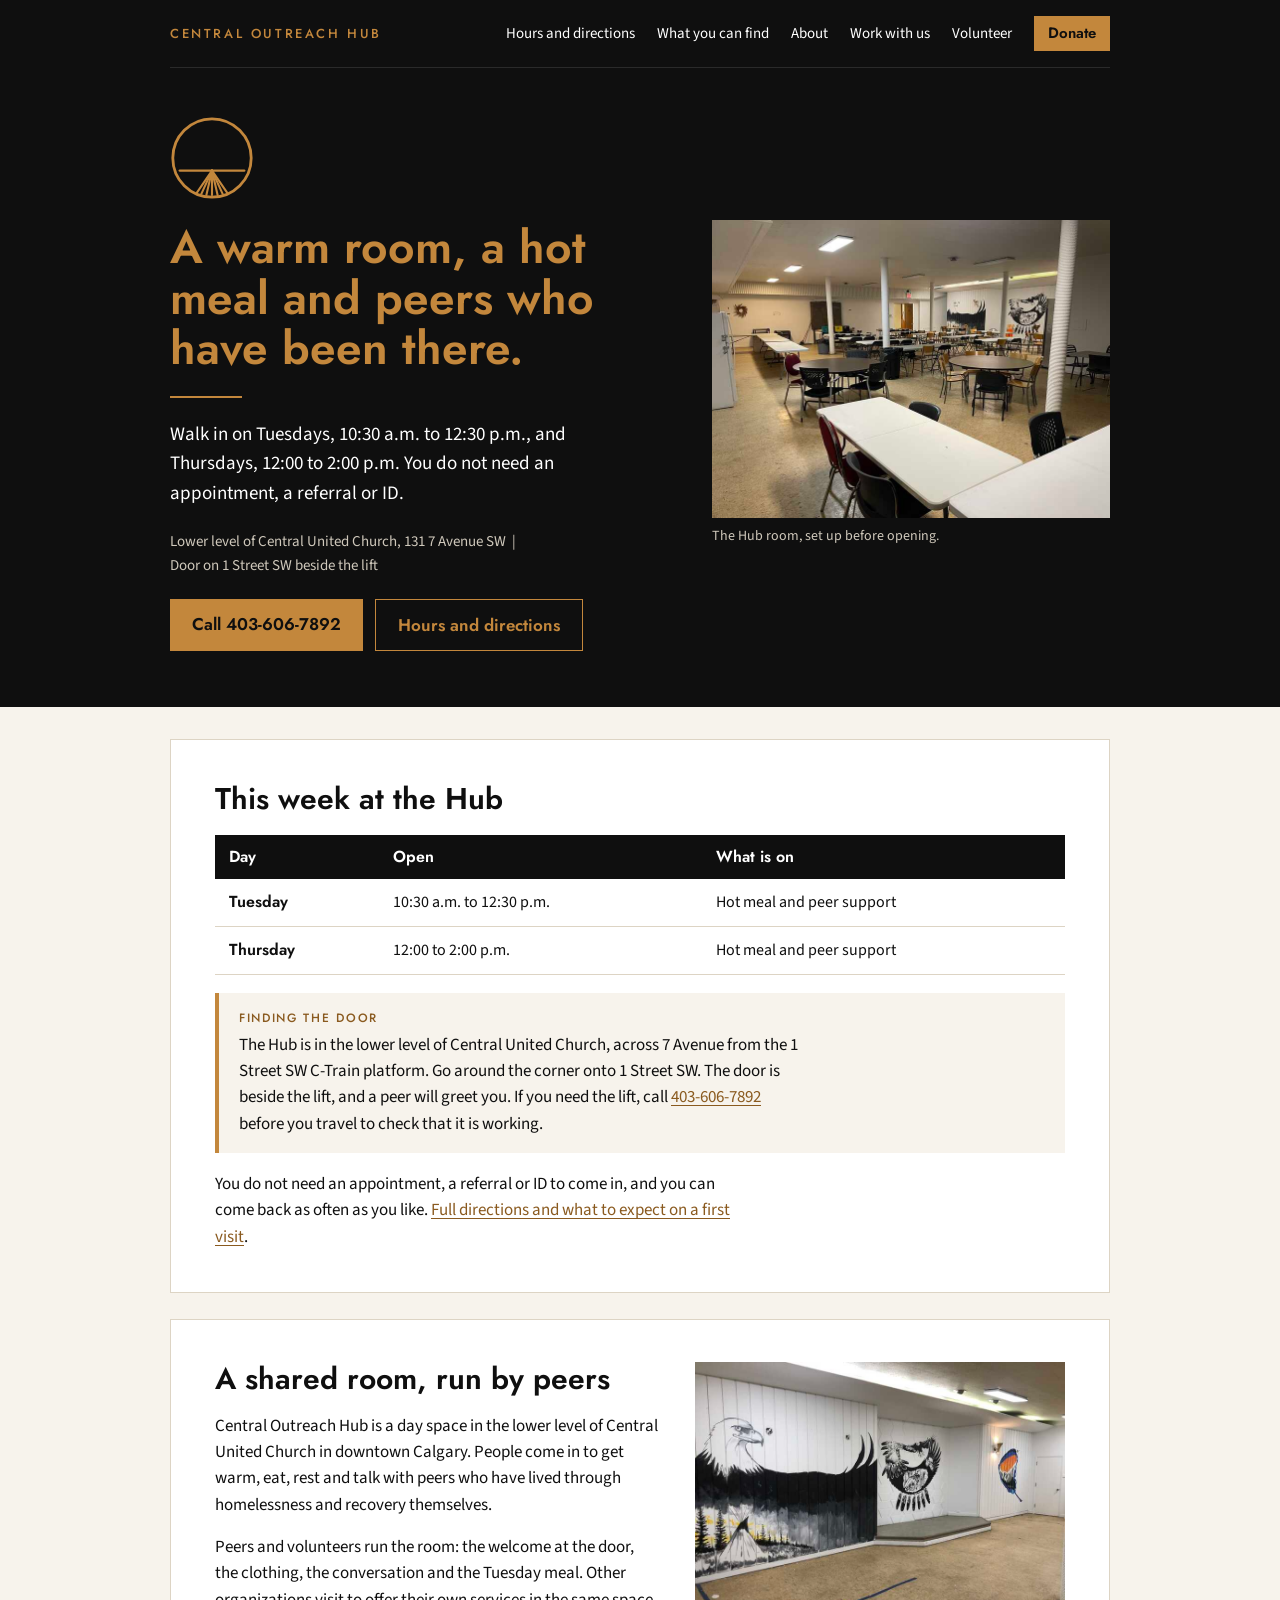
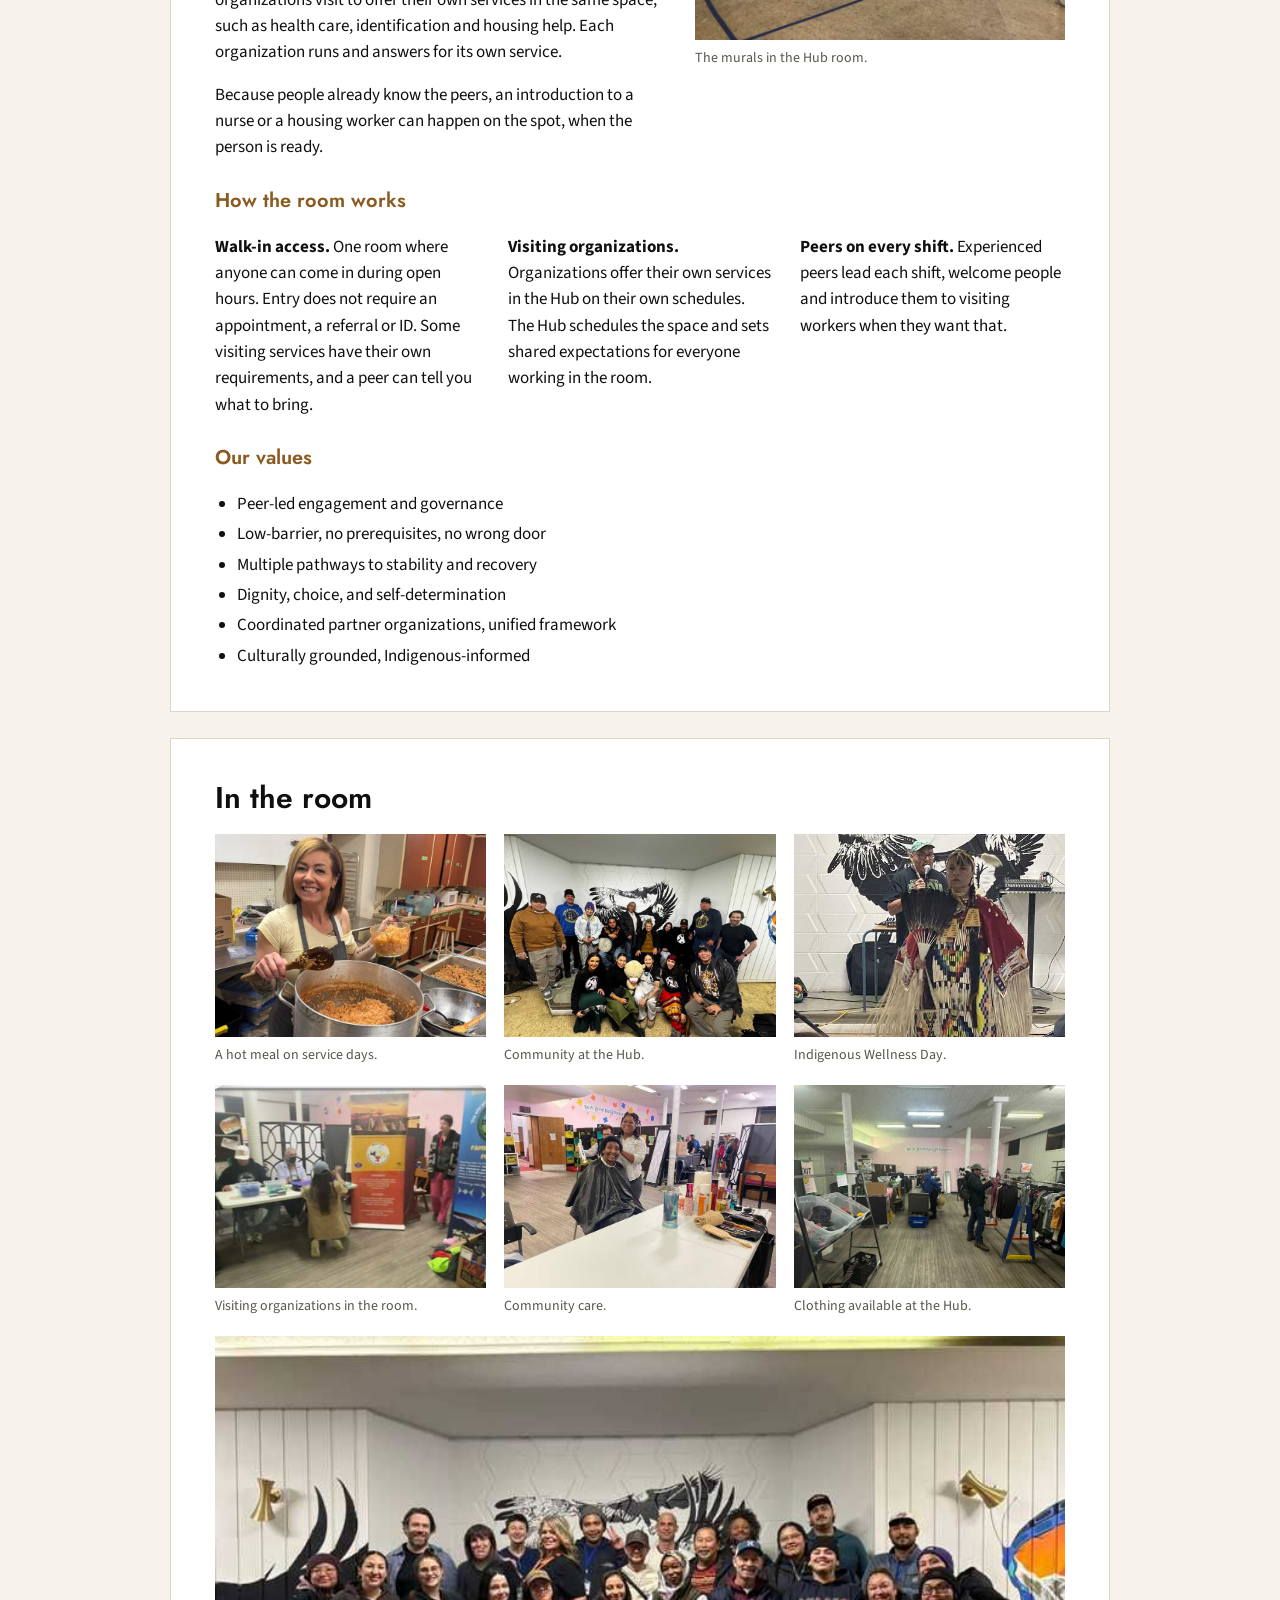
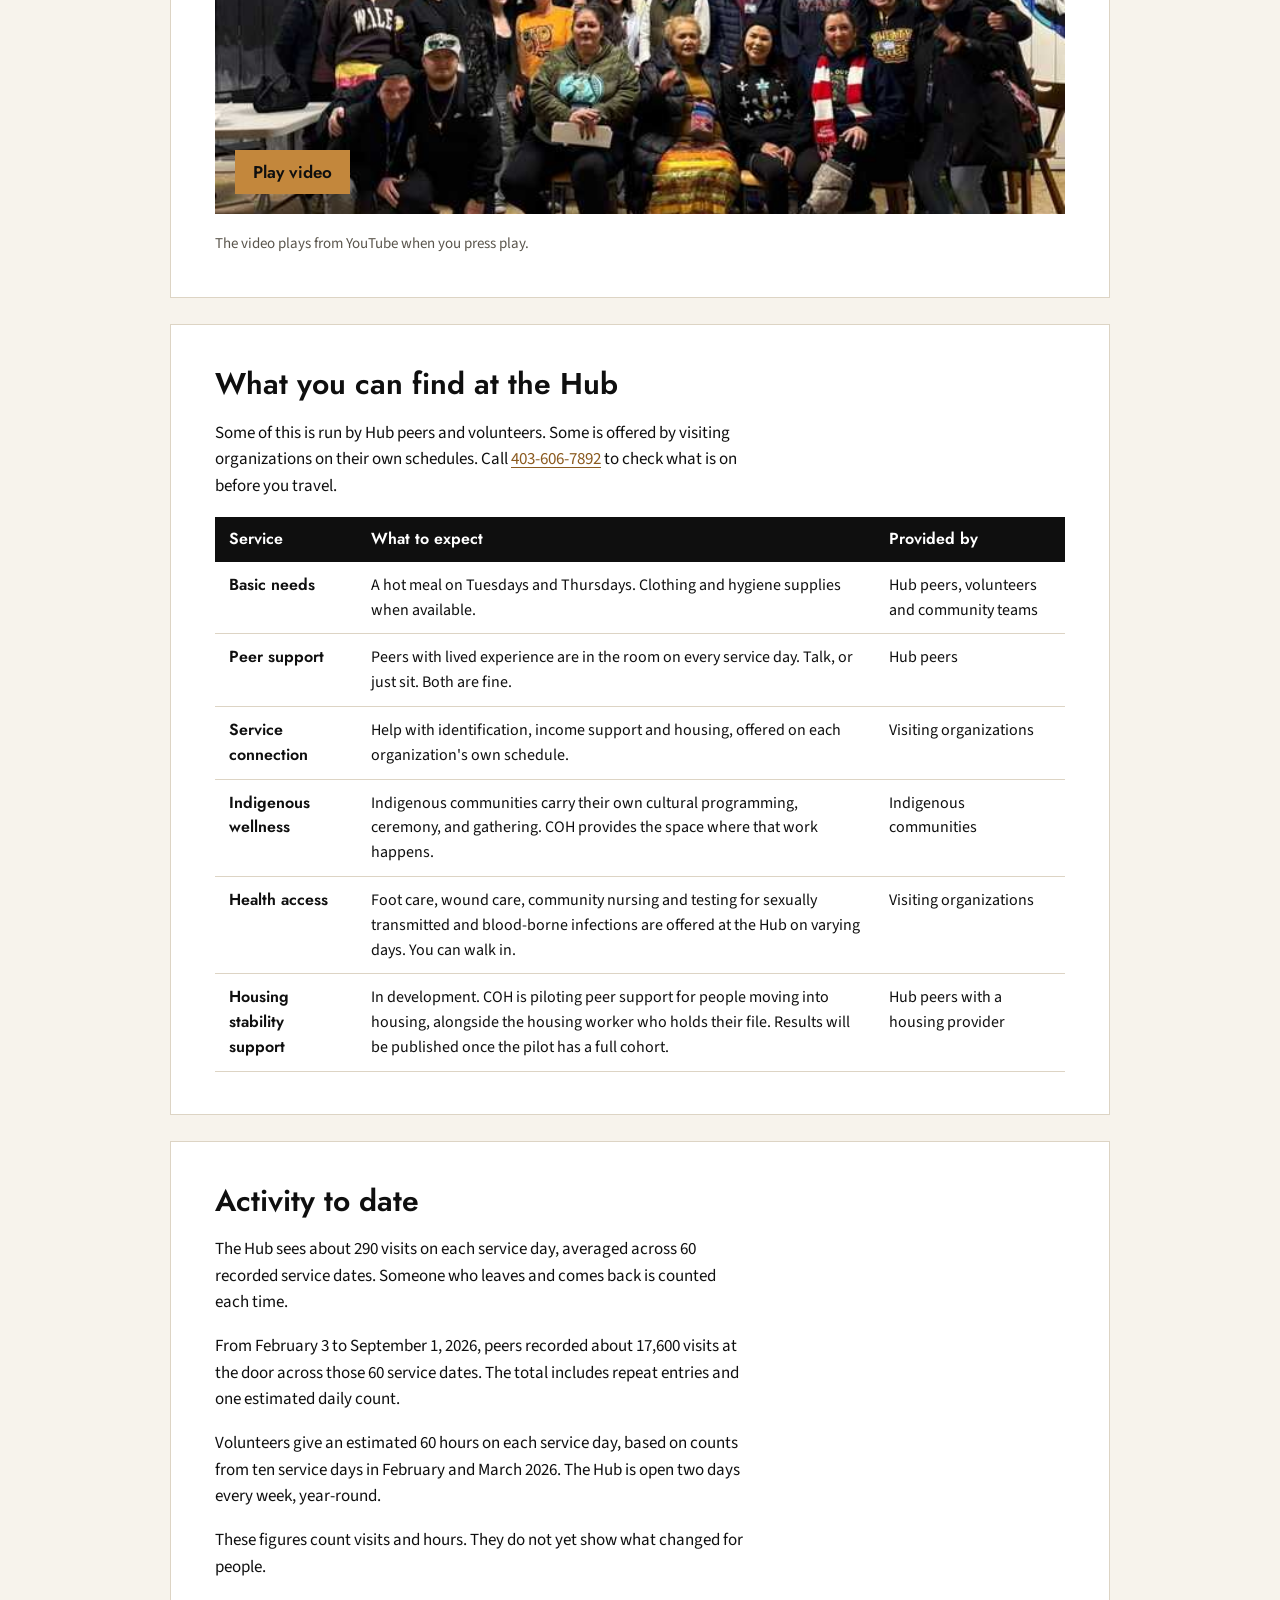
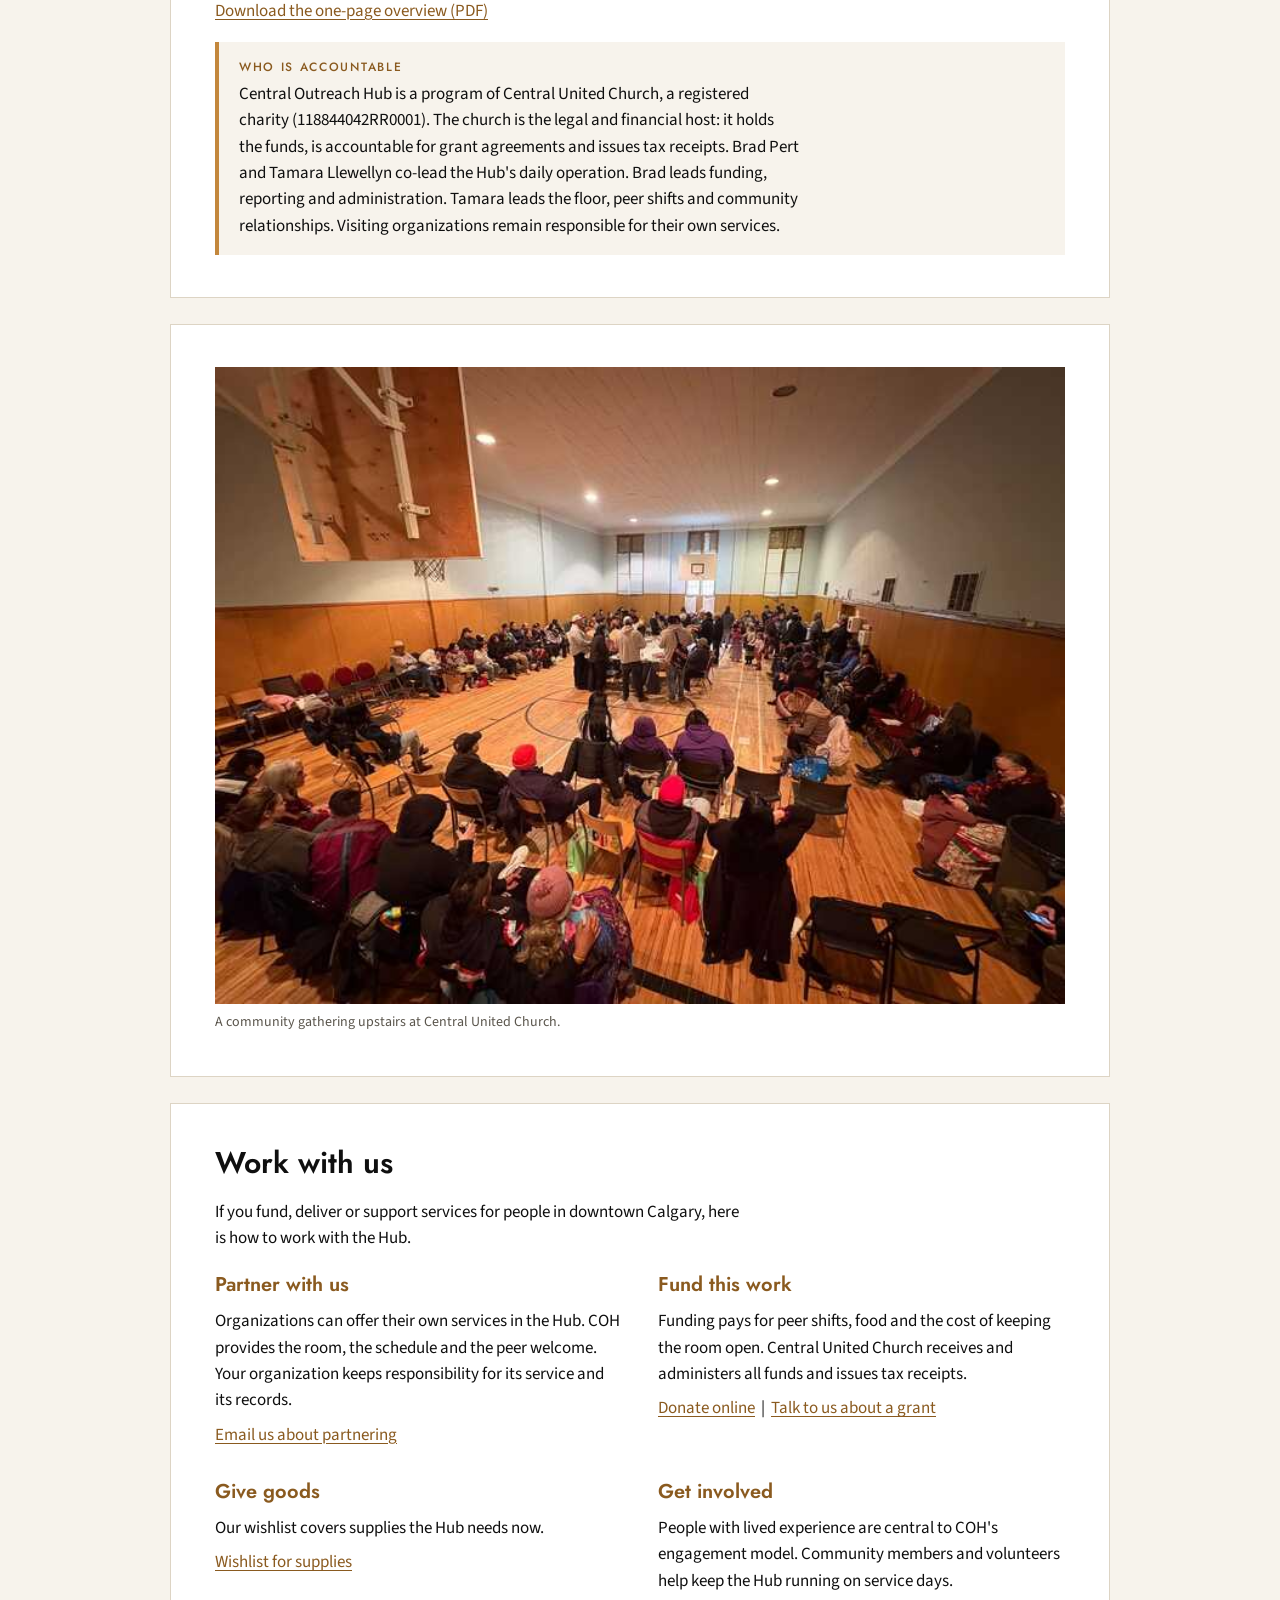
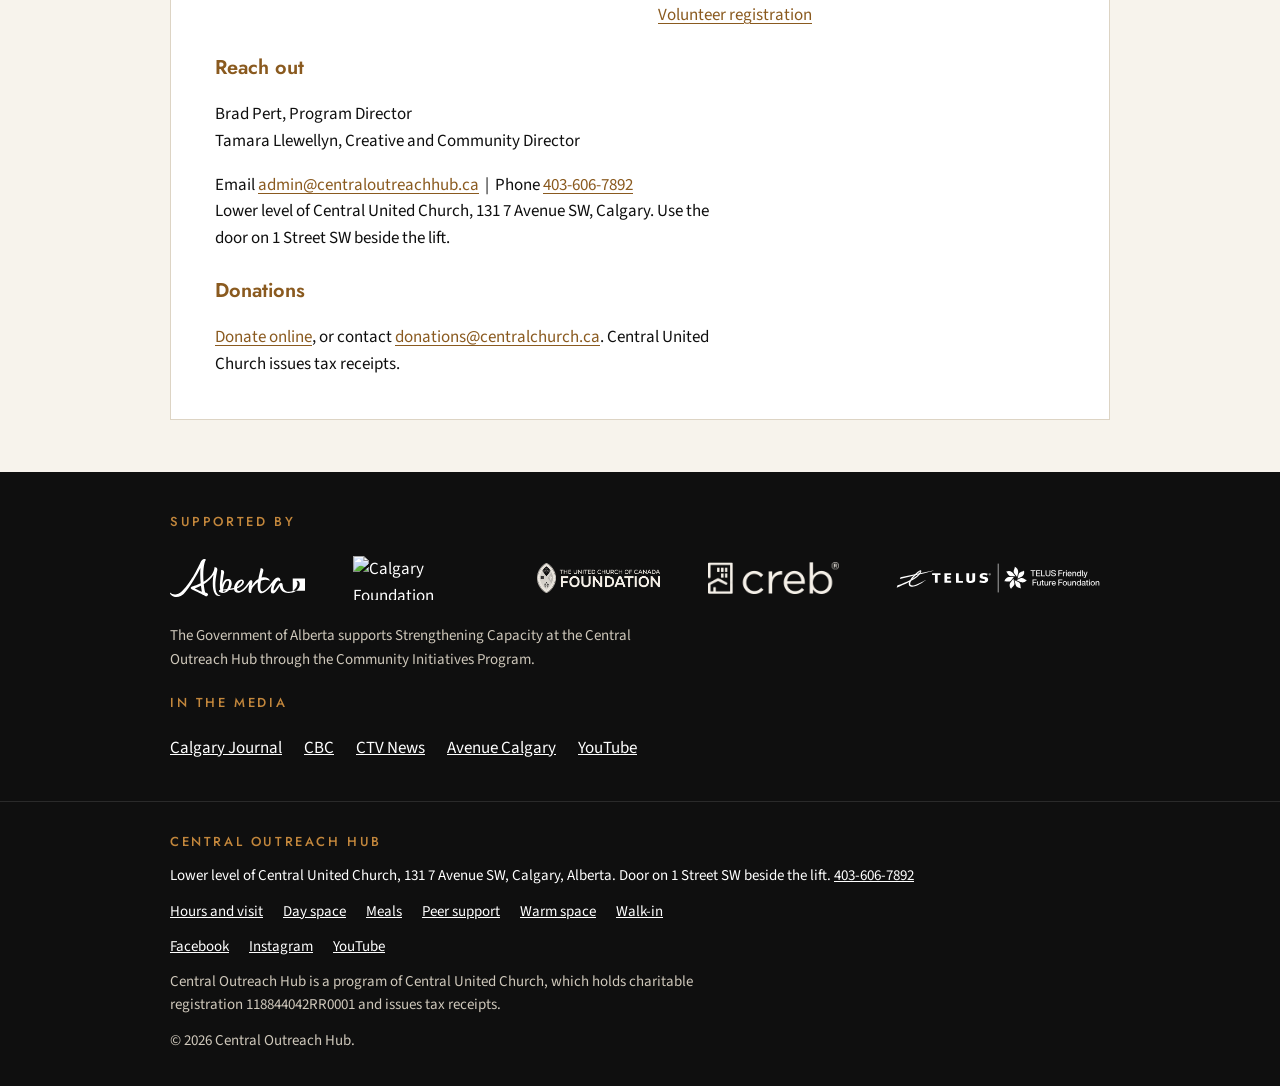
==== index.html @ 96a10f02 "Redesign site to COH Brand Standard and correct visitor information Apply the approved brand sample " ====
<!DOCTYPE html>
<html lang="en">
<head>
<meta charset="UTF-8">
<meta name="viewport" content="width=device-width, initial-scale=1.0">
<meta name="robots" content="index, follow, max-image-preview:large, max-snippet:-1">
<meta name="theme-color" content="#0F0F0F">

<!-- Primary SEO -->
<title>Central Outreach Hub, Open Space in Downtown Calgary</title>
<meta name="description" content="A peer-led space in downtown Calgary. Come in to warm up, eat, rest, and talk with peers. Open Tuesdays and Thursdays at 131 7th Avenue SW.">
<link rel="canonical" href="https://centraloutreachhub.ca/">

<!-- Geo signals (local SEO) -->
<meta name="geo.region" content="CA-AB">
<meta name="geo.placename" content="Calgary">
<meta name="geo.position" content="51.04628;-114.06504">
<meta name="ICBM" content="51.04628, -114.06504">

<!-- Open Graph (Facebook, LinkedIn, iMessage, etc.) -->
<meta property="og:type" content="website">
<meta property="og:site_name" content="Central Outreach Hub">
<meta property="og:title" content="Central Outreach Hub, Open Space in Downtown Calgary">
<meta property="og:description" content="A peer-led space in downtown Calgary. Come in to warm up, eat, rest, and talk with peers. Open Tuesdays and Thursdays at 131 7th Avenue SW.">
<meta property="og:url" content="https://centraloutreachhub.ca/">
<meta property="og:image" content="https://centraloutreachhub.ca/og-image.png">
<meta property="og:image:width" content="1200">
<meta property="og:image:height" content="630">
<meta property="og:image:alt" content="Central Outreach Hub, an open space in downtown Calgary">
<meta property="og:locale" content="en_CA">

<!-- Twitter / X -->
<meta name="twitter:card" content="summary_large_image">
<meta name="twitter:title" content="Central Outreach Hub, Open Space in Downtown Calgary">
<meta name="twitter:description" content="A peer-led space in downtown Calgary. Come in to warm up, eat, rest, and talk with peers. Open Tuesdays and Thursdays at 131 7th Avenue SW.">
<meta name="twitter:image" content="https://centraloutreachhub.ca/og-image.png">
<meta name="twitter:image:alt" content="Central Outreach Hub, an open space in downtown Calgary">

<!-- Schema.org JSON-LD -->
<script type="application/ld+json">
{
  "@context": "https://schema.org",
  "@graph": [
    {
      "@type": "WebSite",
      "@id": "https://centraloutreachhub.ca/#website",
      "name": "Central Outreach Hub",
      "alternateName": "COH",
      "url": "https://centraloutreachhub.ca/",
      "inLanguage": "en-CA",
      "publisher": {
        "@id": "https://centraloutreachhub.ca/#organization"
      }
    },
    {
      "@type": [
        "NGO",
        "LocalBusiness"
      ],
      "@id": "https://centraloutreachhub.ca/#organization",
      "name": "Central Outreach Hub",
      "alternateName": "COH",
      "url": "https://centraloutreachhub.ca/",
      "logo": {
        "@type": "ImageObject",
        "url": "https://centraloutreachhub.ca/apple-touch-icon.png",
        "width": 180,
        "height": 180
      },
      "image": "https://centraloutreachhub.ca/og-image.png",
      "description": "Central Outreach Hub is a peer-led space in downtown Calgary where people come in to warm up, eat, rest, and talk with peers. Open Tuesdays and Thursdays at 131 7th Avenue SW. A hot meal is served on both service days.",
      "openingHoursSpecification": [
        {
          "@type": "OpeningHoursSpecification",
          "dayOfWeek": "Tuesday",
          "opens": "10:30",
          "closes": "12:30"
        },
        {
          "@type": "OpeningHoursSpecification",
          "dayOfWeek": "Thursday",
          "opens": "12:00",
          "closes": "14:00"
        }
      ],
      "telephone": "+1-403-606-7892",
      "address": {
        "@type": "PostalAddress",
        "streetAddress": "131 7th Avenue SW",
        "addressLocality": "Calgary",
        "addressRegion": "AB",
        "addressCountry": "CA"
      },
      "geo": {
        "@type": "GeoCoordinates",
        "latitude": 51.04628,
        "longitude": -114.06504
      },
      "areaServed": {
        "@type": "City",
        "name": "Calgary"
      },
      "knowsLanguage": "en",
      "member": [
        {
          "@type": "Person",
          "name": "Brad Pert",
          "jobTitle": "Program Director",
          "worksFor": {
            "@id": "https://centraloutreachhub.ca/#organization"
          }
        },
        {
          "@type": "Person",
          "name": "Tamara Llewellyn",
          "jobTitle": "Creative and Community Director",
          "worksFor": {
            "@id": "https://centraloutreachhub.ca/#organization"
          }
        }
      ],
      "sameAs": [
        "https://www.facebook.com/profile.php?id=61561457046064",
        "https://www.instagram.com/centraloutreachyyc",
        "https://youtu.be/IVtSOBE_x9M"
      ],
      "isAccessibleForFree": true,
      "publicAccess": true
    }
  ]
}
</script>
<link rel="preconnect" href="https://fonts.googleapis.com">
<link rel="preconnect" href="https://fonts.gstatic.com" crossorigin>
<link href="https://fonts.googleapis.com/css2?family=Jost:wght@500;600&family=Source+Sans+3:wght@400;600&display=swap" rel="stylesheet">
<link rel="stylesheet" href="/site.css">
</head>
<body>
<a class="skip" href="#main">Skip to content</a>
<div class="cover"><div class="in">
  <div class="topbar"><a class="name" href="/">Central Outreach Hub</a><nav aria-label="Main"><a href="/visit">Hours and directions</a><a href="#find">What you can find</a><a href="#about">About</a><a href="#work">Work with us</a><a href="https://docs.google.com/forms/d/1MBjEs5Uf9lmQezunyc1DwSOkAOOPROnpfKUmQSbtMBs/viewform" target="_blank" rel="noopener noreferrer">Volunteer</a><a class="give" href="https://donorbox.org/central-outreach-hub" target="_blank" rel="noopener noreferrer">Donate</a></nav></div>
  <div class="hero">
    <div class="txt">
      <svg class="mark" viewBox="0 0 120 120" fill="none" xmlns="http://www.w3.org/2000/svg" role="img" aria-label="Central Outreach Hub logo"><defs><clipPath id="lg"><circle cx="60" cy="60" r="55"/></clipPath></defs><circle cx="60" cy="60" r="56" stroke="#C3873C" stroke-width="4"/><g clip-path="url(#lg)" stroke="#C3873C" stroke-linecap="round"><line x1="14" y1="78" x2="106" y2="78" stroke-width="3.5"/><line x1="60" y1="78" x2="36" y2="113" stroke-width="3"/><line x1="60" y1="78" x2="44" y2="113" stroke-width="3"/><line x1="60" y1="78" x2="52" y2="113" stroke-width="3"/><line x1="60" y1="78" x2="60" y2="113" stroke-width="3"/><line x1="60" y1="78" x2="68" y2="113" stroke-width="3"/><line x1="60" y1="78" x2="76" y2="113" stroke-width="3"/><line x1="60" y1="78" x2="84" y2="113" stroke-width="3"/></g></svg>
      <h1>A warm room, a hot meal and peers who have been there.</h1>
      <div class="line"></div>
      <p class="sub">Walk in on Tuesdays, 10:30 a.m. to 12:30 p.m., and Thursdays, 12:00 to 2:00 p.m. You do not need an appointment, a referral or ID.</p>
      <p class="meta">Lower level of Central United Church, 131 7 Avenue SW &nbsp;|&nbsp; Door on 1 Street SW beside the lift</p>
      <div class="btns"><a class="btn gold" href="tel:+14036067892">Call 403-606-7892</a><a class="btn outline" href="/visit">Hours and directions</a></div>
    </div>
    <figure><img src="/img/main-hall.jpg" alt="The Hub room with round tables and chairs set out, and a painted mural on the far wall" width="800" height="600"><figcaption>The Hub room, set up before opening.</figcaption></figure>
  </div>
</div></div>

<main id="main" class="in pages">

  <section class="page" id="visit">
    <h2>This week at the Hub</h2>
    <div class="scroll"><table>
        <tr><th scope="col">Day</th><th scope="col">Open</th><th scope="col">What is on</th></tr>
        <tr><td class="k">Tuesday</td><td>10:30 a.m. to 12:30 p.m.</td><td>Hot meal and peer support</td></tr>
        <tr><td class="k">Thursday</td><td>12:00 to 2:00 p.m.</td><td>Hot meal and peer support</td></tr>
      </table></div>
    <div class="callout">
      <span class="tag">Finding the door</span>
      <p>The Hub is in the lower level of Central United Church, across 7 Avenue from the 1 Street SW C-Train platform. Go around the corner onto 1 Street SW. The door is beside the lift, and a peer will greet you. If you need the lift, call <a href="tel:+14036067892">403-606-7892</a> before you travel to check that it is working.</p>
    </div>
    <p>You do not need an appointment, a referral or ID to come in, and you can come back as often as you like. <a href="/visit">Full directions and what to expect on a first visit</a>.</p>
  </section>

  <section class="page" id="about">
    <div class="split">
      <div class="stack">
        <h2>A shared room, run by peers</h2>
        <p>Central Outreach Hub is a day space in the lower level of Central United Church in downtown Calgary. People come in to get warm, eat, rest and talk with peers who have lived through homelessness and recovery themselves.</p>
        <p>Peers and volunteers run the room: the welcome at the door, the clothing, the conversation and the Tuesday meal. Other organizations visit to offer their own services in the same space, such as health care, identification and housing help. Each organization runs and answers for its own service.</p>
        <p>Because people already know the peers, an introduction to a nurse or a housing worker can happen on the spot, when the person is ready.</p>
      </div>
      <figure><img src="/img/hero-room.jpg" alt="Painted murals of an eagle and feathers along the wall of the Hub room" width="800" height="600" loading="lazy"><figcaption>The murals in the Hub room.</figcaption></figure>
    </div>
    <h3>How the room works</h3>
    <div class="cols3">
      <div><p><strong>Walk-in access.</strong> One room where anyone can come in during open hours. Entry does not require an appointment, a referral or ID. Some visiting services have their own requirements, and a peer can tell you what to bring.</p></div>
      <div><p><strong>Visiting organizations.</strong> Organizations offer their own services in the Hub on their own schedules. The Hub schedules the space and sets shared expectations for everyone working in the room.</p></div>
      <div><p><strong>Peers on every shift.</strong> Experienced peers lead each shift, welcome people and introduce them to visiting workers when they want that.</p></div>
    </div>
    <h3>Our values</h3>
    <ul>
      <li>Peer-led engagement and governance</li>
      <li>Low-barrier, no prerequisites, no wrong door</li>
      <li>Multiple pathways to stability and recovery</li>
      <li>Dignity, choice, and self-determination</li>
      <li>Coordinated partner organizations, unified framework</li>
      <li>Culturally grounded, Indigenous-informed</li>
    </ul>
  </section>

  <section class="page">
    <h2>In the room</h2>
    <div class="photos">
      <figure><img src="/img/serving-meal.jpg" alt="Serving a hot meal in the Hub kitchen" width="700" height="933" loading="lazy"><figcaption>A hot meal on service days.</figcaption></figure>
      <figure><img src="/img/community.jpg" alt="Community members gathered in front of the mural" width="800" height="600" loading="lazy"><figcaption>Community at the Hub.</figcaption></figure>
      <figure><img src="/img/indigenous-wellness-day.jpg" alt="A person in regalia in front of the eagle mural" width="450" height="600" loading="lazy"><figcaption>Indigenous Wellness Day.</figcaption></figure>
      <figure><img src="/img/partner-engagement.jpg" alt="Visiting organizations at information tables in the Hub" width="700" height="400" loading="lazy"><figcaption>Visiting organizations in the room.</figcaption></figure>
      <figure><img src="/img/community-care.jpg" alt="A haircut under way in the Hub" width="700" height="525" loading="lazy"><figcaption>Community care.</figcaption></figure>
      <figure><img src="/img/clothing-room.jpg" alt="Clothing racks set out in the Hub" width="700" height="933" loading="lazy"><figcaption>Clothing available at the Hub.</figcaption></figure>
    </div>
    <button class="video" type="button" data-video="IVtSOBE_x9M" aria-label="Play the Central Outreach Hub video">
      <img src="/img/team-community.jpg" alt="" width="700" height="525" loading="lazy">
      <span class="play">Play video</span>
    </button>
    <p class="small">The video plays from YouTube when you press play.</p>
  </section>

  <section class="page" id="find">
    <h2>What you can find at the Hub</h2>
    <p>Some of this is run by Hub peers and volunteers. Some is offered by visiting organizations on their own schedules. Call <a href="tel:+14036067892">403-606-7892</a> to check what is on before you travel.</p>
    <div class="scroll"><table>
      <tr><th scope="col">Service</th><th scope="col">What to expect</th><th scope="col">Provided by</th></tr>
      <tr><td class="k">Basic needs</td><td>A hot meal on Tuesdays and Thursdays. Clothing and hygiene supplies when available.</td><td>Hub peers, volunteers and community teams</td></tr>
      <tr><td class="k">Peer support</td><td>Peers with lived experience are in the room on every service day. Talk, or just sit. Both are fine.</td><td>Hub peers</td></tr>
      <tr><td class="k">Service connection</td><td>Help with identification, income support and housing, offered on each organization's own schedule.</td><td>Visiting organizations</td></tr>
      <tr><td class="k">Indigenous wellness</td><td>Indigenous communities carry their own cultural programming, ceremony, and gathering. COH provides the space where that work happens.</td><td>Indigenous communities</td></tr>
      <tr><td class="k">Health access</td><td>Foot care, wound care, community nursing and testing for sexually transmitted and blood-borne infections are offered at the Hub on varying days. You can walk in.</td><td>Visiting organizations</td></tr>
      <tr><td class="k">Housing stability support</td><td>In development. COH is piloting peer support for people moving into housing, alongside the housing worker who holds their file. Results will be published once the pilot has a full cohort.</td><td>Hub peers with a housing provider</td></tr>
    </table></div>
  </section>

  <section class="page" id="impact">
    <h2>Activity to date</h2>
    <p>The Hub sees about 290 visits on each service day, averaged across 60 recorded service dates. Someone who leaves and comes back is counted each time.</p>
    <p>From February 3 to September 1, 2026, peers recorded about 17,600 visits at the door across those 60 service dates. The total includes repeat entries and one estimated daily count.</p>
    <p>Volunteers give an estimated 60 hours on each service day, based on counts from ten service days in February and March 2026. The Hub is open two days every week, year-round.</p>
    <p>These figures count visits and hours. They do not yet show what changed for people.</p>
    <p><a href="/COH_Overview.pdf">Download the one-page overview (PDF)</a></p>
    <div class="callout">
      <span class="tag">Who is accountable</span>
      <p>Central Outreach Hub is a program of Central United Church, a registered charity (118844042RR0001). The church is the legal and financial host: it holds the funds, is accountable for grant agreements and issues tax receipts. Brad Pert and Tamara Llewellyn co-lead the Hub's daily operation. Brad leads funding, reporting and administration. Tamara leads the floor, peer shifts and community relationships. Visiting organizations remain responsible for their own services.</p>
    </div>
  </section>

  <section class="page wide">
    <figure><img src="/img/community-gathering.jpg" alt="A large community gathering seated in a circle in the gymnasium" width="700" height="525" loading="lazy"><figcaption>A community gathering upstairs at Central United Church.</figcaption></figure>
  </section>

  <section class="page" id="work">
    <h2>Work with us</h2>
    <p>If you fund, deliver or support services for people in downtown Calgary, here is how to work with the Hub.</p>
    <div class="cols2">
      <div><h3>Partner with us</h3><p>Organizations can offer their own services in the Hub. COH provides the room, the schedule and the peer welcome. Your organization keeps responsibility for its service and its records.</p><p><a href="mailto:admin@centraloutreachhub.ca?subject=Partnership">Email us about partnering</a></p></div>
      <div><h3>Fund this work</h3><p>Funding pays for peer shifts, food and the cost of keeping the room open. Central United Church receives and administers all funds and issues tax receipts.</p><p><a href="https://donorbox.org/central-outreach-hub" target="_blank" rel="noopener noreferrer">Donate online</a> &nbsp;|&nbsp; <a href="mailto:admin@centraloutreachhub.ca?subject=Grant%20enquiry">Talk to us about a grant</a></p></div>
      <div><h3>Give goods</h3><p>Our wishlist covers supplies the Hub needs now.</p><p><a href="https://www.amazon.ca/hz/wishlist/ls/2GWFUJ9HFQFAP" target="_blank" rel="noopener noreferrer">Wishlist for supplies</a></p></div>
      <div><h3>Get involved</h3><p>People with lived experience are central to COH's engagement model. Community members and volunteers help keep the Hub running on service days.</p><p><a href="https://docs.google.com/forms/d/1MBjEs5Uf9lmQezunyc1DwSOkAOOPROnpfKUmQSbtMBs/viewform" target="_blank" rel="noopener noreferrer">Volunteer registration</a></p></div>
    </div>
    <h3>Reach out</h3>
    <p>Brad Pert, Program Director<br>Tamara Llewellyn, Creative and Community Director</p>
    <p>Email <a href="mailto:admin@centraloutreachhub.ca">admin@centraloutreachhub.ca</a> &nbsp;|&nbsp; Phone <a href="tel:+14036067892">403-606-7892</a><br>Lower level of Central United Church, 131 7 Avenue SW, Calgary. Use the door on 1 Street SW beside the lift.</p>
    <h3>Donations</h3>
    <p><a href="https://donorbox.org/central-outreach-hub" target="_blank" rel="noopener noreferrer">Donate online</a>, or contact <a href="mailto:donations@centralchurch.ca">donations@centralchurch.ca</a>. Central United Church issues tax receipts.</p>
  </section>

</main>

<section class="band" aria-label="Supporters and media"><div class="in">
  <h2>Supported by</h2>
  <div class="funders">
    <img src="/alberta-logo-reverse.svg" alt="Government of Alberta" width="135" height="38" loading="lazy">
    <img src="/logo-calgary-foundation-light.png" alt="Calgary Foundation" width="136" height="44" loading="lazy">
    <img src="/logo-united-church-foundation-light.png" alt="The United Church of Canada Foundation" width="123" height="30" loading="lazy">
    <img src="/logo-creb-light.png" alt="CREB REALTOR Community Foundation" width="131" height="32" loading="lazy">
    <img src="/logo-telus-friendly-future-foundation-white.svg" alt="TELUS Friendly Future Foundation" width="222" height="48" loading="lazy">
  </div>
  <p>The Government of Alberta supports Strengthening Capacity at the Central Outreach Hub through the Community Initiatives Program.</p>
  <h2>In the media</h2>
  <div class="media">
    <a href="https://calgaryjournal.ca/some-place-to-go/" target="_blank" rel="noopener noreferrer">Calgary Journal</a>
    <a href="https://www.cbc.ca/player/play/video/9.6931866" target="_blank" rel="noopener noreferrer">CBC</a>
    <a href="https://www.ctvnews.ca/calgary/article/outreach-partners-urge-calgary-candidates-to-fund-daytime-spaces-for-vulnerable-residents/" target="_blank" rel="noopener noreferrer">CTV News</a>
    <a href="https://www.avenuecalgary.com/city-life/central-outreach-hub-calgary/" target="_blank" rel="noopener noreferrer">Avenue Calgary</a>
    <a href="https://youtu.be/IVtSOBE_x9M" target="_blank" rel="noopener noreferrer">YouTube</a>
  </div>
</div></section>

<script>
document.querySelectorAll('.video').forEach(function (b) {
  b.addEventListener('click', function () {
    var f = document.createElement('iframe');
    f.src = 'https://www.youtube.com/embed/' + b.dataset.video + '?autoplay=1';
    f.title = 'Central Outreach Hub video';
    f.allow = 'autoplay; encrypted-media; picture-in-picture';
    f.allowFullscreen = true;
    var d = document.createElement('div');
    d.className = 'video';
    d.appendChild(f);
    b.replaceWith(d);
  });
});
</script>
<footer><div class="in">
  <span class="name">Central Outreach Hub</span>
  <span>Lower level of Central United Church, 131 7 Avenue SW, Calgary, Alberta. Door on 1 Street SW beside the lift. <a href="tel:+14036067892">403-606-7892</a></span>
  <div class="links"><a href="/visit">Hours and visit</a><a href="/day-space">Day space</a><a href="/meals">Meals</a><a href="/peer-support">Peer support</a><a href="/warm-space">Warm space</a><a href="/drop-in">Walk-in</a></div>
  <div class="social"><a href="https://www.facebook.com/profile.php?id=61561457046064" target="_blank" rel="noopener noreferrer">Facebook</a><a href="https://www.instagram.com/centraloutreachyyc" target="_blank" rel="noopener noreferrer">Instagram</a><a href="https://youtu.be/IVtSOBE_x9M" target="_blank" rel="noopener noreferrer">YouTube</a></div>
  <span class="legal">Central Outreach Hub is a program of Central United Church, which holds charitable registration 118844042RR0001 and issues tax receipts.</span>
  <span class="legal">&copy; 2026 Central Outreach Hub.</span>
</div></footer>
</body>
</html>
---- site.css ----
/* Central Outreach Hub site styles. Follows COH Brand Standard v1.0.
   Black and gold cover, white document panels on Warm Paper. */
:root {
  --black: #0F0F0F;
  --gold: #C3873C;
  --deep-gold: #8A5A1F;
  --paper: #F7F3EC;
  --white: #FFFFFF;
  --rule: #DDD4C4;
  --muted: #5A554C;
  --cover-soft: #CFC8BB;
  --head: "Jost", "Century Gothic", "Avenir Next", sans-serif;
  --body: "Source Sans 3", Calibri, "Segoe UI", sans-serif;
}
*, *::before, *::after { box-sizing: border-box; }
html { scroll-behavior: smooth; }
body { margin: 0; background: var(--paper); color: var(--black); font-family: var(--body); font-size: 17px; line-height: 1.55; -webkit-font-smoothing: antialiased; }
img { max-width: 100%; height: auto; display: block; }
h1, h2, h3 { font-family: var(--head); font-weight: 600; margin: 0; text-wrap: balance; }
p, ul, ol, figure, dl, dd { margin: 0; }
ul, ol { padding-left: 22px; }
li + li { margin-top: 4px; }
a:focus-visible, button:focus-visible { outline: 3px solid var(--gold); outline-offset: 3px; }
.in { max-width: 980px; margin: 0 auto; padding-left: 20px; padding-right: 20px; }
.skip { position: absolute; left: -9999px; top: 0; background: var(--gold); color: var(--black); padding: 10px 16px; z-index: 10; }
.skip:focus { left: 8px; top: 8px; }

/* Cover */
.cover { background: var(--black); color: var(--white); }
.topbar { display: flex; align-items: center; gap: 10px 24px; flex-wrap: wrap; padding: 16px 0; border-bottom: 1px solid #2A2A2A; }
.topbar .name { font-family: var(--head); font-weight: 500; font-size: 13px; letter-spacing: 0.2em; text-transform: uppercase; color: var(--gold); text-decoration: none; }
.topbar nav { display: flex; align-items: center; gap: 6px 22px; flex-wrap: wrap; margin-left: auto; font-size: 15px; }
.topbar nav a { color: var(--white); text-decoration: none; padding: 4px 0; }
.topbar nav a:hover { color: var(--gold); }
.topbar nav a.give { background: var(--gold); color: var(--black); font-family: var(--head); font-weight: 600; padding: 6px 14px; }
.topbar nav a.give:hover { color: var(--black); background: #D29A52; }
.hero { display: grid; grid-template-columns: minmax(0, 1.25fr) minmax(0, 1fr); gap: 44px; align-items: center; padding: 48px 0 56px; }
.hero.solo { grid-template-columns: minmax(0, 1fr); padding: 40px 0 48px; }
.hero .txt { display: flex; flex-direction: column; gap: 22px; min-width: 0; }
.hero .mark { width: 84px; height: 84px; }
.hero.solo .mark { width: 60px; height: 60px; }
.hero h1 { font-size: clamp(30px, 5vw, 46px); line-height: 1.1; color: var(--gold); max-width: 16ch; }
.hero.solo h1 { max-width: 22ch; font-size: clamp(28px, 4.4vw, 40px); }
.line { height: 2px; width: 72px; background: var(--gold); }
.hero .sub { font-size: 19px; max-width: 46ch; }
.hero.solo .sub { max-width: 62ch; }
.hero .meta { font-size: 15px; color: var(--cover-soft); max-width: 52ch; }
.btns { display: flex; gap: 12px; flex-wrap: wrap; }
.btn { font-family: var(--head); font-weight: 600; font-size: 17px; padding: 12px 22px; text-decoration: none; display: inline-block; }
.btn.gold { background: var(--gold); color: var(--black); }
.btn.gold:hover { background: #D29A52; }
.btn.outline { border: 1.5px solid var(--gold); color: var(--gold); }
.btn.outline:hover { background: var(--gold); color: var(--black); }
.btn.dark { background: var(--black); color: var(--white); }
.btn.dark:hover { background: #2A2A2A; }
.hero figcaption { font-size: 14px; color: var(--cover-soft); padding-top: 8px; }

/* Panels */
.pages { padding-top: 32px; padding-bottom: 52px; display: flex; flex-direction: column; gap: 26px; }
.page { background: var(--white); border: 1px solid var(--rule); padding: 42px 44px; display: flex; flex-direction: column; gap: 18px; }
.page h2 { font-size: 30px; line-height: 1.15; }
.page h3 { font-size: 20px; color: var(--deep-gold); margin-top: 6px; }
.page p, .page li { max-width: 66ch; }
.page a { color: var(--deep-gold); text-underline-offset: 3px; }
.page a.btn.gold, .page a.btn.dark { text-decoration: none; }
.page a.btn.gold { color: var(--black); }
.page a.btn.dark { color: var(--white); }
.callout { background: var(--paper); border-left: 4px solid var(--gold); padding: 16px 20px; display: flex; flex-direction: column; gap: 4px; }
.callout p { max-width: 70ch; }
.tag { font-family: var(--head); font-weight: 500; font-size: 12px; letter-spacing: 0.14em; text-transform: uppercase; color: var(--deep-gold); }
.scroll { overflow-x: auto; }
table { border-collapse: collapse; width: 100%; font-size: 16px; }
th { font-family: var(--head); font-weight: 600; text-align: left; background: var(--black); color: var(--white); padding: 10px 14px; white-space: nowrap; }
td { padding: 11px 14px; border-bottom: 1px solid var(--rule); vertical-align: top; }
td.k { font-family: var(--head); font-weight: 600; }
.split { display: grid; grid-template-columns: minmax(0, 1.2fr) minmax(0, 1fr); gap: 36px; align-items: start; }
.stack { display: flex; flex-direction: column; gap: 16px; min-width: 0; }
figcaption { font-size: 14px; color: var(--muted); padding-top: 8px; }
.small { font-size: 15px; color: var(--muted); }
.cols3 { display: grid; grid-template-columns: repeat(3, minmax(0, 1fr)); gap: 28px; }
.cols2 { display: grid; grid-template-columns: repeat(2, minmax(0, 1fr)); gap: 28px 36px; }
.cols3 > div, .cols2 > div { display: flex; flex-direction: column; gap: 8px; min-width: 0; }
.cols3 h3, .cols2 h3 { margin-top: 0; }
.photos { display: grid; grid-template-columns: repeat(3, minmax(0, 1fr)); gap: 18px; }
.photos img { width: 100%; aspect-ratio: 4 / 3; object-fit: cover; }
.wide img { width: 100%; }
.next { display: flex; align-items: center; justify-content: space-between; gap: 16px 24px; flex-wrap: wrap; }

/* Video: loads the player only when asked */
.video { position: relative; aspect-ratio: 16 / 9; background: var(--black); border: 0; padding: 0; width: 100%; cursor: pointer; display: block; overflow: hidden; }
.video img { width: 100%; height: 100%; object-fit: cover; }
.video .play { position: absolute; left: 20px; bottom: 20px; background: var(--gold); color: var(--black); font-family: var(--head); font-weight: 600; font-size: 17px; padding: 10px 18px; }
.video iframe { position: absolute; inset: 0; width: 100%; height: 100%; border: 0; }

/* Supporters band and footer */
.band { background: var(--black); color: var(--white); }
.band .in { padding-top: 40px; padding-bottom: 40px; display: flex; flex-direction: column; gap: 22px; }
.band h2 { font-size: 13px; font-weight: 500; letter-spacing: 0.2em; text-transform: uppercase; color: var(--gold); }
.funders { display: flex; flex-wrap: wrap; align-items: center; gap: 28px 48px; }
.band p { color: var(--cover-soft); font-size: 15px; max-width: 70ch; }
.band a { color: var(--white); }
.media { display: flex; flex-wrap: wrap; gap: 6px 22px; }
footer { background: var(--black); color: var(--white); font-size: 15px; border-top: 1px solid #2A2A2A; }
footer .in { padding-top: 30px; padding-bottom: 34px; display: flex; flex-direction: column; gap: 12px; }
footer .name { font-family: var(--head); font-weight: 500; font-size: 13px; letter-spacing: 0.2em; text-transform: uppercase; color: var(--gold); }
footer a { color: var(--white); }
footer .links, footer .social { display: flex; gap: 6px 20px; flex-wrap: wrap; }
footer .legal { color: var(--cover-soft); max-width: 80ch; }

@media (max-width: 760px) {
  .hero, .split { grid-template-columns: minmax(0, 1fr); }
  .hero { padding: 26px 0 36px; gap: 26px; }
  .hero .mark, .hero.solo .mark { width: 52px; height: 52px; }
  .hero .txt { gap: 16px; }
  .hero h1 { font-size: 27px; }
  .hero .sub { font-size: 17px; }
  .cols3, .cols2 { grid-template-columns: minmax(0, 1fr); }
  .photos { grid-template-columns: repeat(2, minmax(0, 1fr)); gap: 12px; }
  .page { padding: 28px 20px; }
  .page h2 { font-size: 25px; }
  .topbar { padding: 12px 0; }
  .topbar nav { margin-left: 0; gap: 4px 18px; }
  .btn { padding: 11px 18px; }
}
@media (prefers-reduced-motion: reduce) { html { scroll-behavior: auto; } }
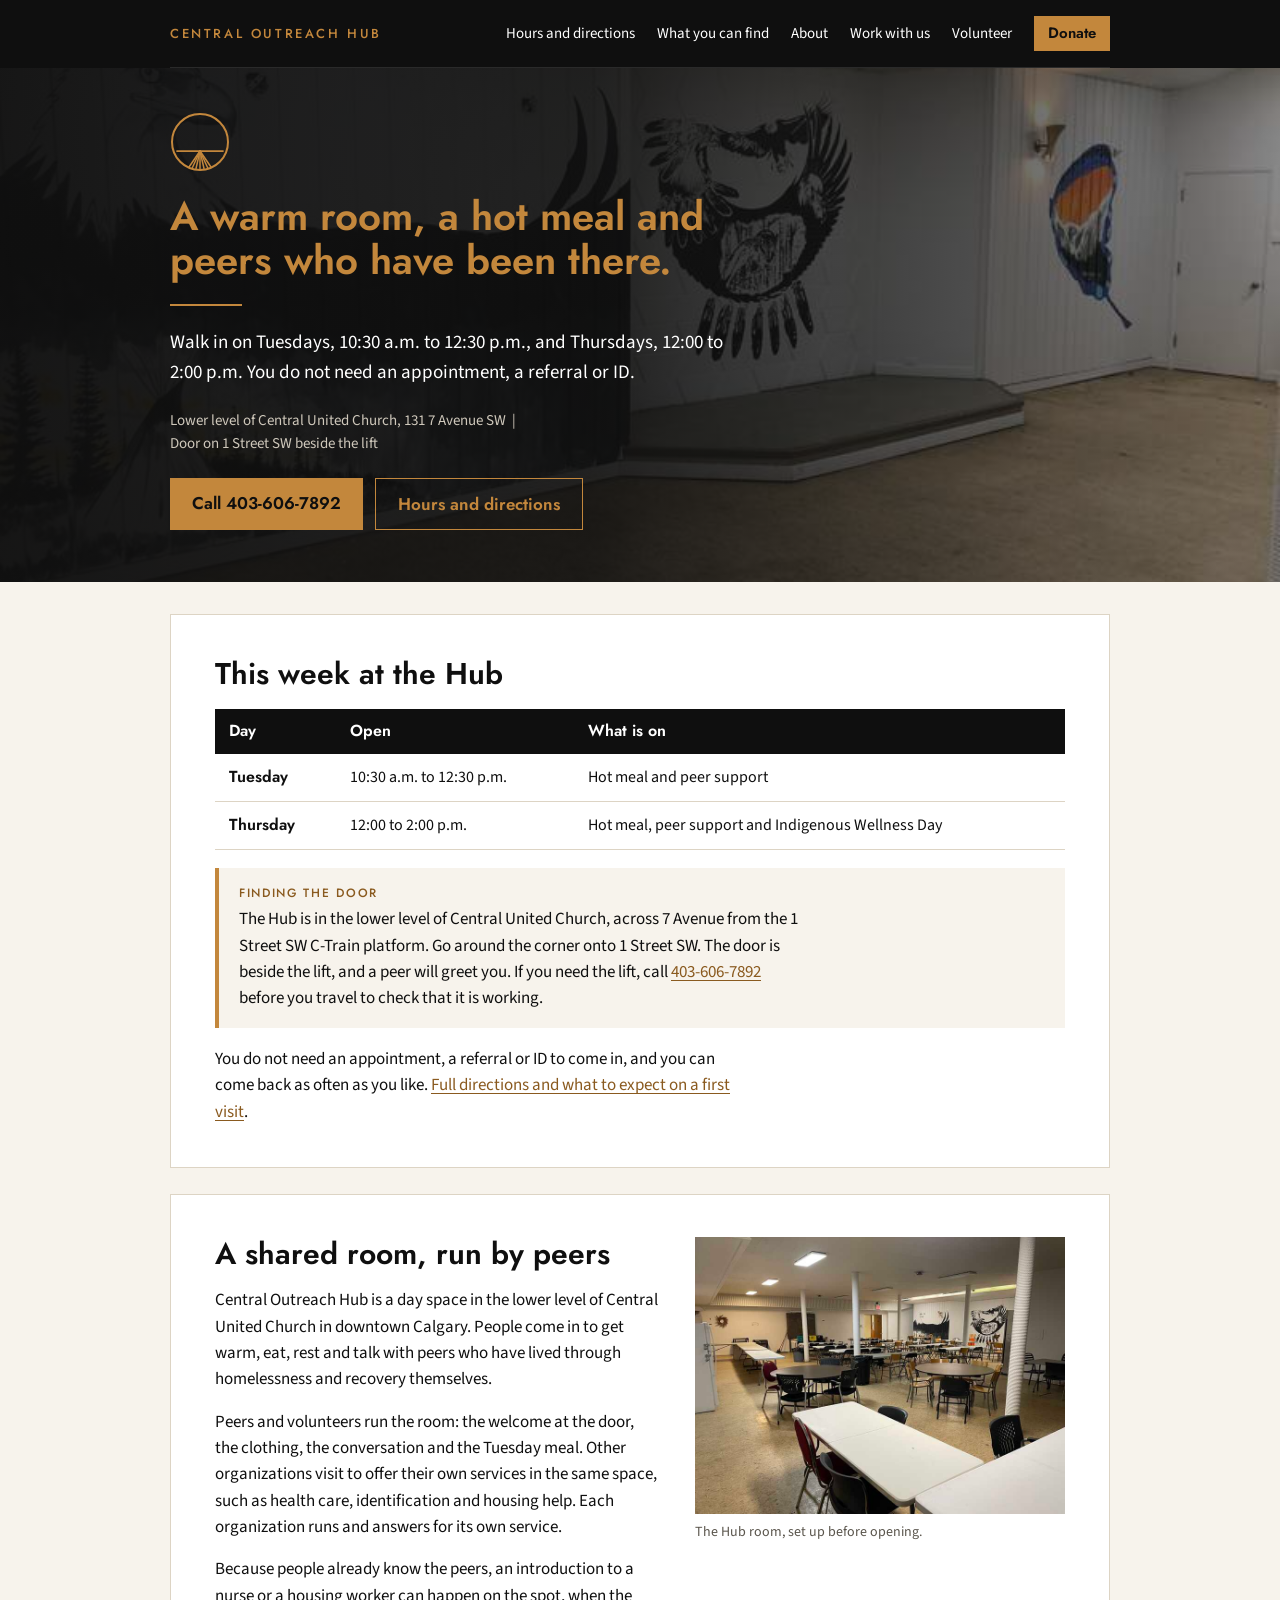
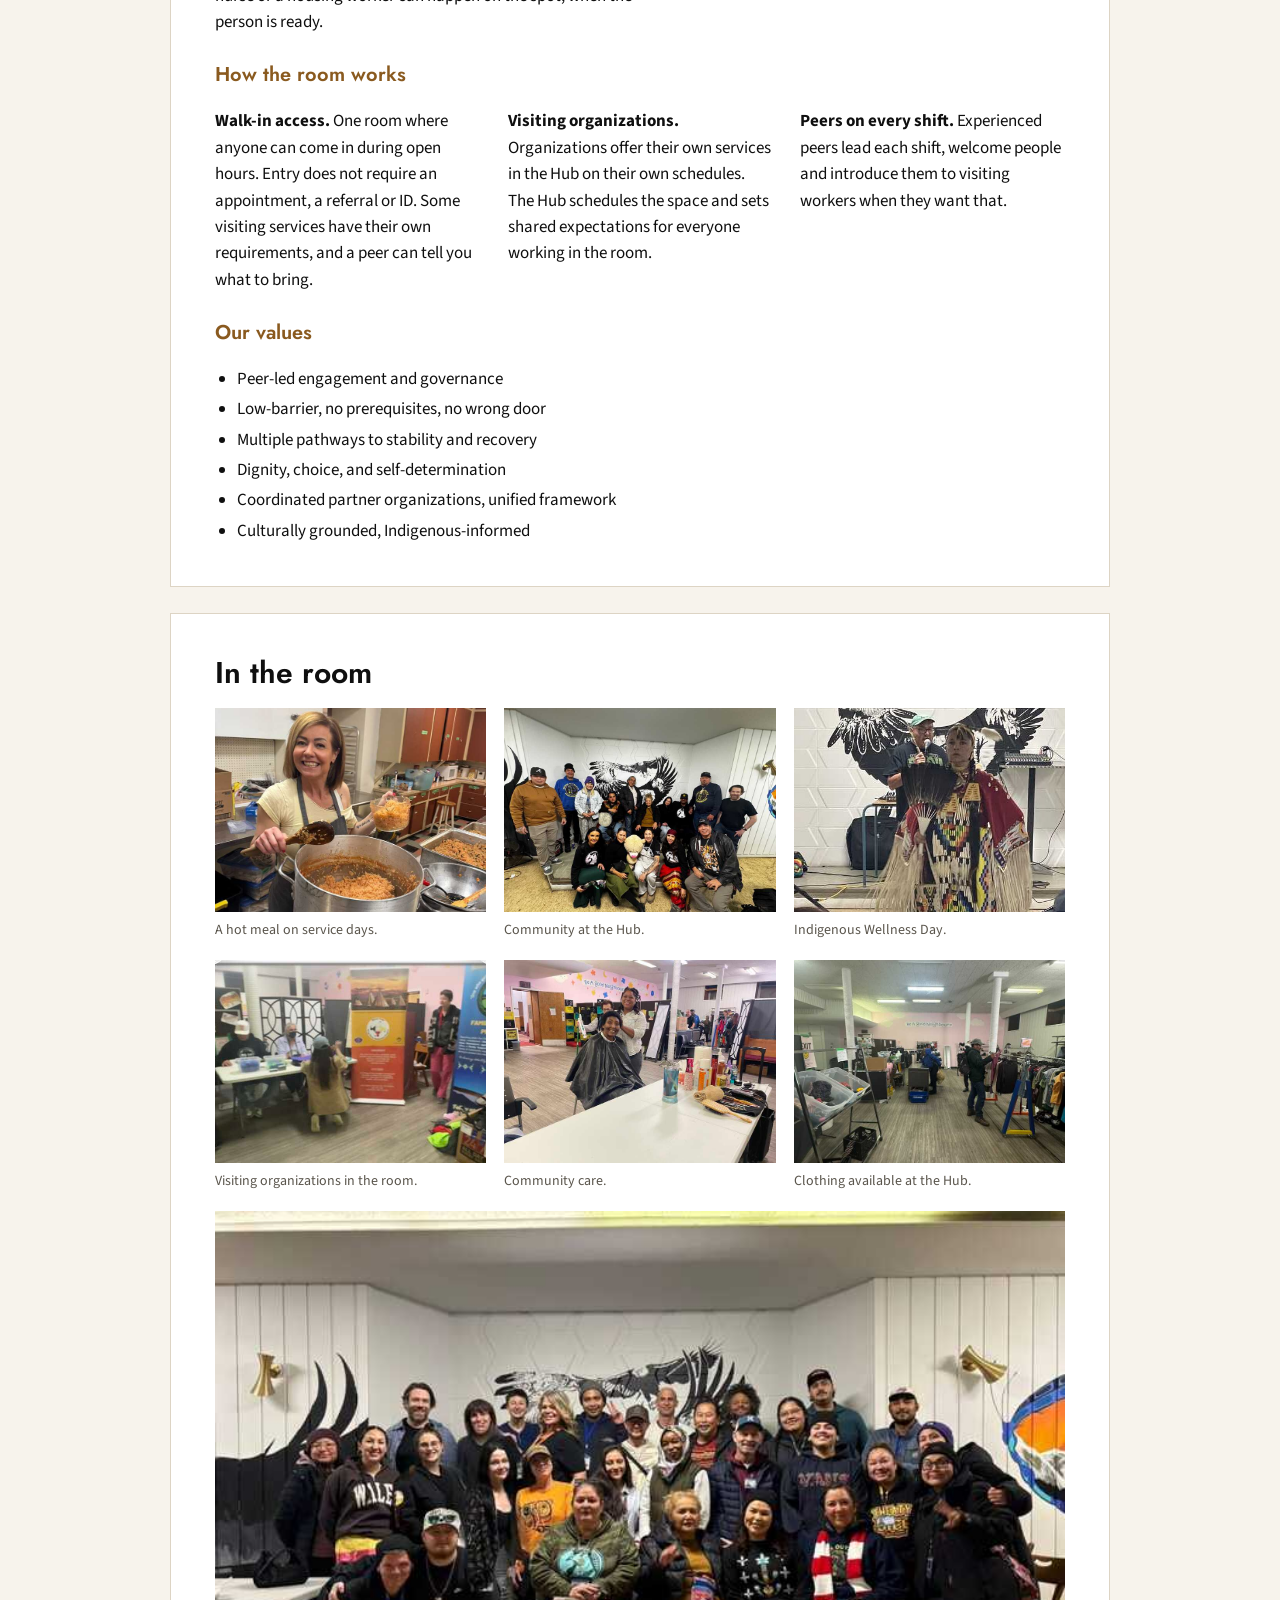
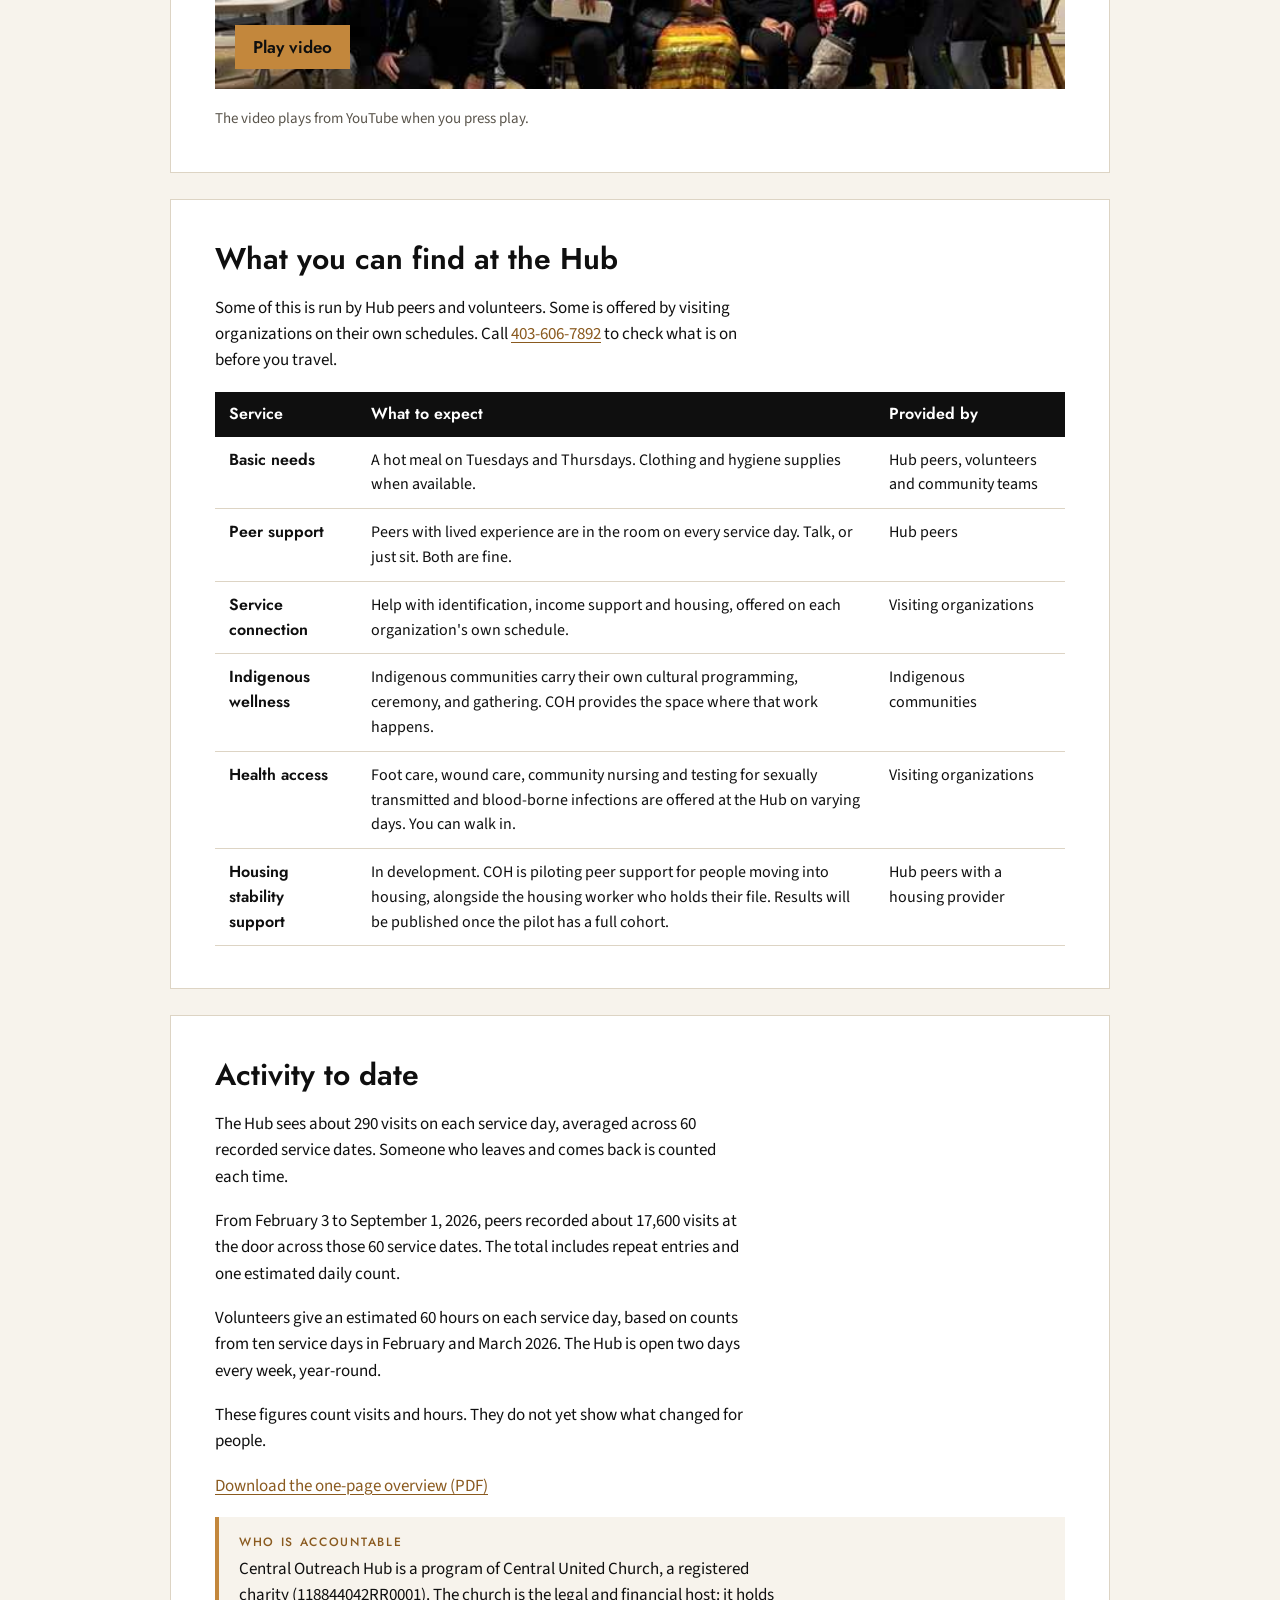
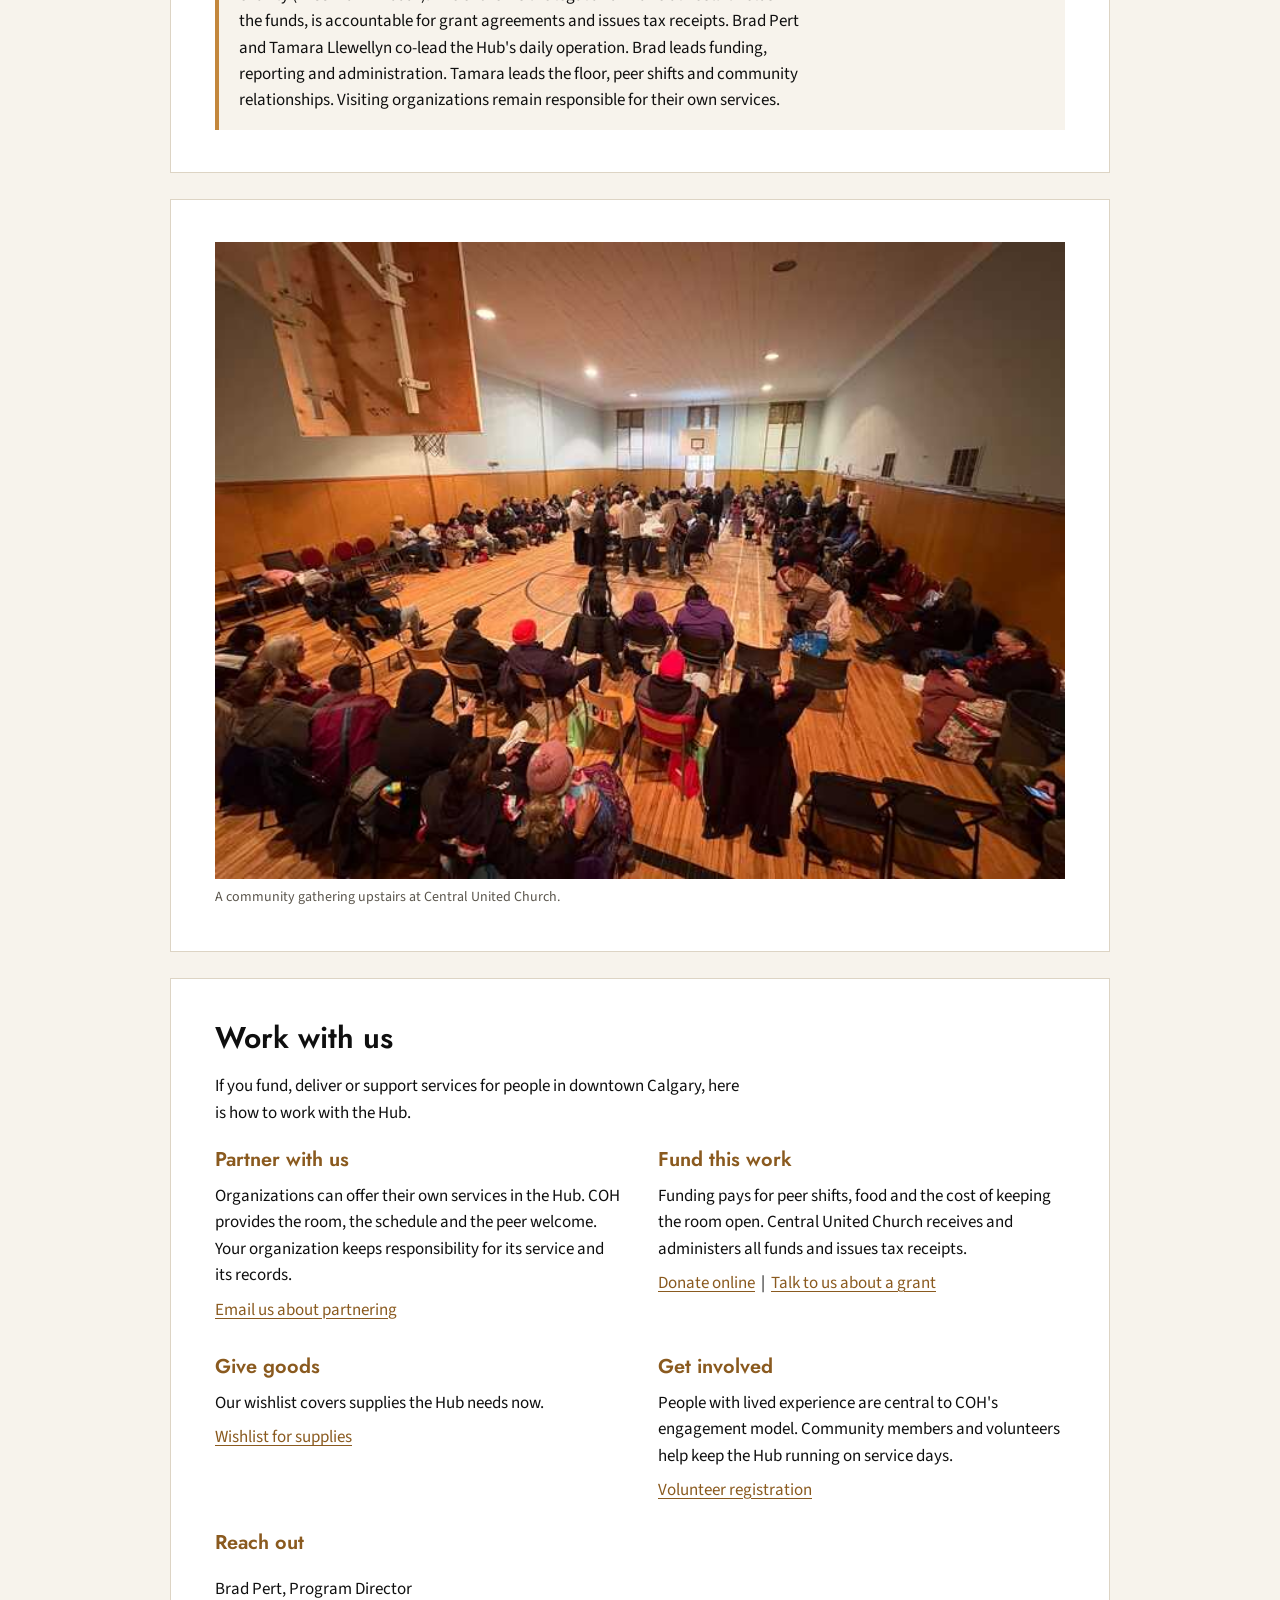
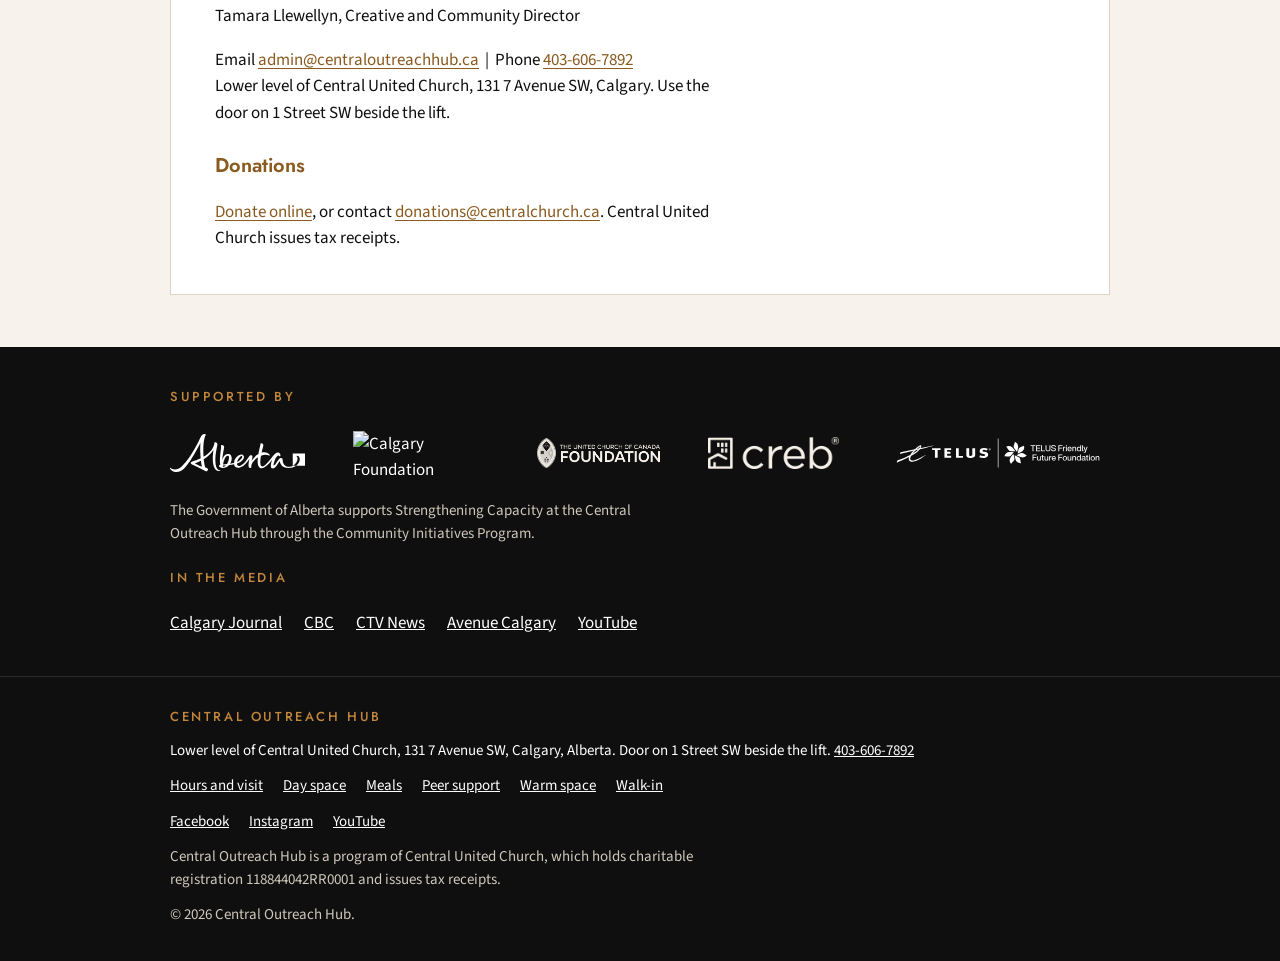
==== commit a6db92d7: "Put the Hub mural behind the cover and add Wellness Day to the schedule The cover on every page now " ====
--- a/index.html
+++ b/index.html
@@ -139,7 +139,8 @@
 <a class="skip" href="#main">Skip to content</a>
 <div class="cover"><div class="in">
   <div class="topbar"><a class="name" href="/">Central Outreach Hub</a><nav aria-label="Main"><a href="/visit">Hours and directions</a><a href="#find">What you can find</a><a href="#about">About</a><a href="#work">Work with us</a><a href="https://docs.google.com/forms/d/1MBjEs5Uf9lmQezunyc1DwSOkAOOPROnpfKUmQSbtMBs/viewform" target="_blank" rel="noopener noreferrer">Volunteer</a><a class="give" href="https://donorbox.org/central-outreach-hub" target="_blank" rel="noopener noreferrer">Donate</a></nav></div>
-  <div class="hero">
+</div><div class="mural"><div class="in">
+  <div class="hero solo">
     <div class="txt">
       <svg class="mark" viewBox="0 0 120 120" fill="none" xmlns="http://www.w3.org/2000/svg" role="img" aria-label="Central Outreach Hub logo"><defs><clipPath id="lg"><circle cx="60" cy="60" r="55"/></clipPath></defs><circle cx="60" cy="60" r="56" stroke="#C3873C" stroke-width="4"/><g clip-path="url(#lg)" stroke="#C3873C" stroke-linecap="round"><line x1="14" y1="78" x2="106" y2="78" stroke-width="3.5"/><line x1="60" y1="78" x2="36" y2="113" stroke-width="3"/><line x1="60" y1="78" x2="44" y2="113" stroke-width="3"/><line x1="60" y1="78" x2="52" y2="113" stroke-width="3"/><line x1="60" y1="78" x2="60" y2="113" stroke-width="3"/><line x1="60" y1="78" x2="68" y2="113" stroke-width="3"/><line x1="60" y1="78" x2="76" y2="113" stroke-width="3"/><line x1="60" y1="78" x2="84" y2="113" stroke-width="3"/></g></svg>
       <h1>A warm room, a hot meal and peers who have been there.</h1>
@@ -148,9 +149,8 @@
       <p class="meta">Lower level of Central United Church, 131 7 Avenue SW &nbsp;|&nbsp; Door on 1 Street SW beside the lift</p>
       <div class="btns"><a class="btn gold" href="tel:+14036067892">Call 403-606-7892</a><a class="btn outline" href="/visit">Hours and directions</a></div>
     </div>
-    <figure><img src="/img/main-hall.jpg" alt="The Hub room with round tables and chairs set out, and a painted mural on the far wall" width="800" height="600"><figcaption>The Hub room, set up before opening.</figcaption></figure>
   </div>
-</div></div>
+</div></div></div>
 
 <main id="main" class="in pages">
 
@@ -159,7 +159,7 @@
     <div class="scroll"><table>
         <tr><th scope="col">Day</th><th scope="col">Open</th><th scope="col">What is on</th></tr>
         <tr><td class="k">Tuesday</td><td>10:30 a.m. to 12:30 p.m.</td><td>Hot meal and peer support</td></tr>
-        <tr><td class="k">Thursday</td><td>12:00 to 2:00 p.m.</td><td>Hot meal and peer support</td></tr>
+        <tr><td class="k">Thursday</td><td>12:00 to 2:00 p.m.</td><td>Hot meal, peer support and Indigenous Wellness Day</td></tr>
       </table></div>
     <div class="callout">
       <span class="tag">Finding the door</span>
@@ -176,7 +176,7 @@
         <p>Peers and volunteers run the room: the welcome at the door, the clothing, the conversation and the Tuesday meal. Other organizations visit to offer their own services in the same space, such as health care, identification and housing help. Each organization runs and answers for its own service.</p>
         <p>Because people already know the peers, an introduction to a nurse or a housing worker can happen on the spot, when the person is ready.</p>
       </div>
-      <figure><img src="/img/hero-room.jpg" alt="Painted murals of an eagle and feathers along the wall of the Hub room" width="800" height="600" loading="lazy"><figcaption>The murals in the Hub room.</figcaption></figure>
+      <figure><img src="/img/main-hall.jpg" alt="The Hub room with round tables and chairs set out, and a painted mural on the far wall" width="800" height="600" loading="lazy"><figcaption>The Hub room, set up before opening.</figcaption></figure>
     </div>
     <h3>How the room works</h3>
     <div class="cols3">
--- a/site.css
+++ b/site.css
@@ -34,8 +34,11 @@
 .topbar nav a:hover { color: var(--gold); }
 .topbar nav a.give { background: var(--gold); color: var(--black); font-family: var(--head); font-weight: 600; padding: 6px 14px; }
 .topbar nav a.give:hover { color: var(--black); background: #D29A52; }
+/* The mural in the Hub room sits behind the cover text */
+.mural { background: linear-gradient(90deg, rgba(15,15,15,0.96) 0%, rgba(15,15,15,0.9) 46%, rgba(15,15,15,0.42) 100%), url(/img/hero-room.jpg) right center / cover no-repeat; }
 .hero { display: grid; grid-template-columns: minmax(0, 1.25fr) minmax(0, 1fr); gap: 44px; align-items: center; padding: 48px 0 56px; }
-.hero.solo { grid-template-columns: minmax(0, 1fr); padding: 40px 0 48px; }
+.hero.solo { grid-template-columns: minmax(0, 1fr); padding: 44px 0 52px; }
+.hero.solo .txt { max-width: 600px; }
 .hero .txt { display: flex; flex-direction: column; gap: 22px; min-width: 0; }
 .hero .mark { width: 84px; height: 84px; }
 .hero.solo .mark { width: 60px; height: 60px; }
@@ -108,6 +111,7 @@
 footer .legal { color: var(--cover-soft); max-width: 80ch; }
 
 @media (max-width: 760px) {
+  .mural { background: linear-gradient(rgba(15,15,15,0.86), rgba(15,15,15,0.86)), url(/img/hero-room.jpg) center / cover no-repeat; }
   .hero, .split { grid-template-columns: minmax(0, 1fr); }
   .hero { padding: 26px 0 36px; gap: 26px; }
   .hero .mark, .hero.solo .mark { width: 52px; height: 52px; }
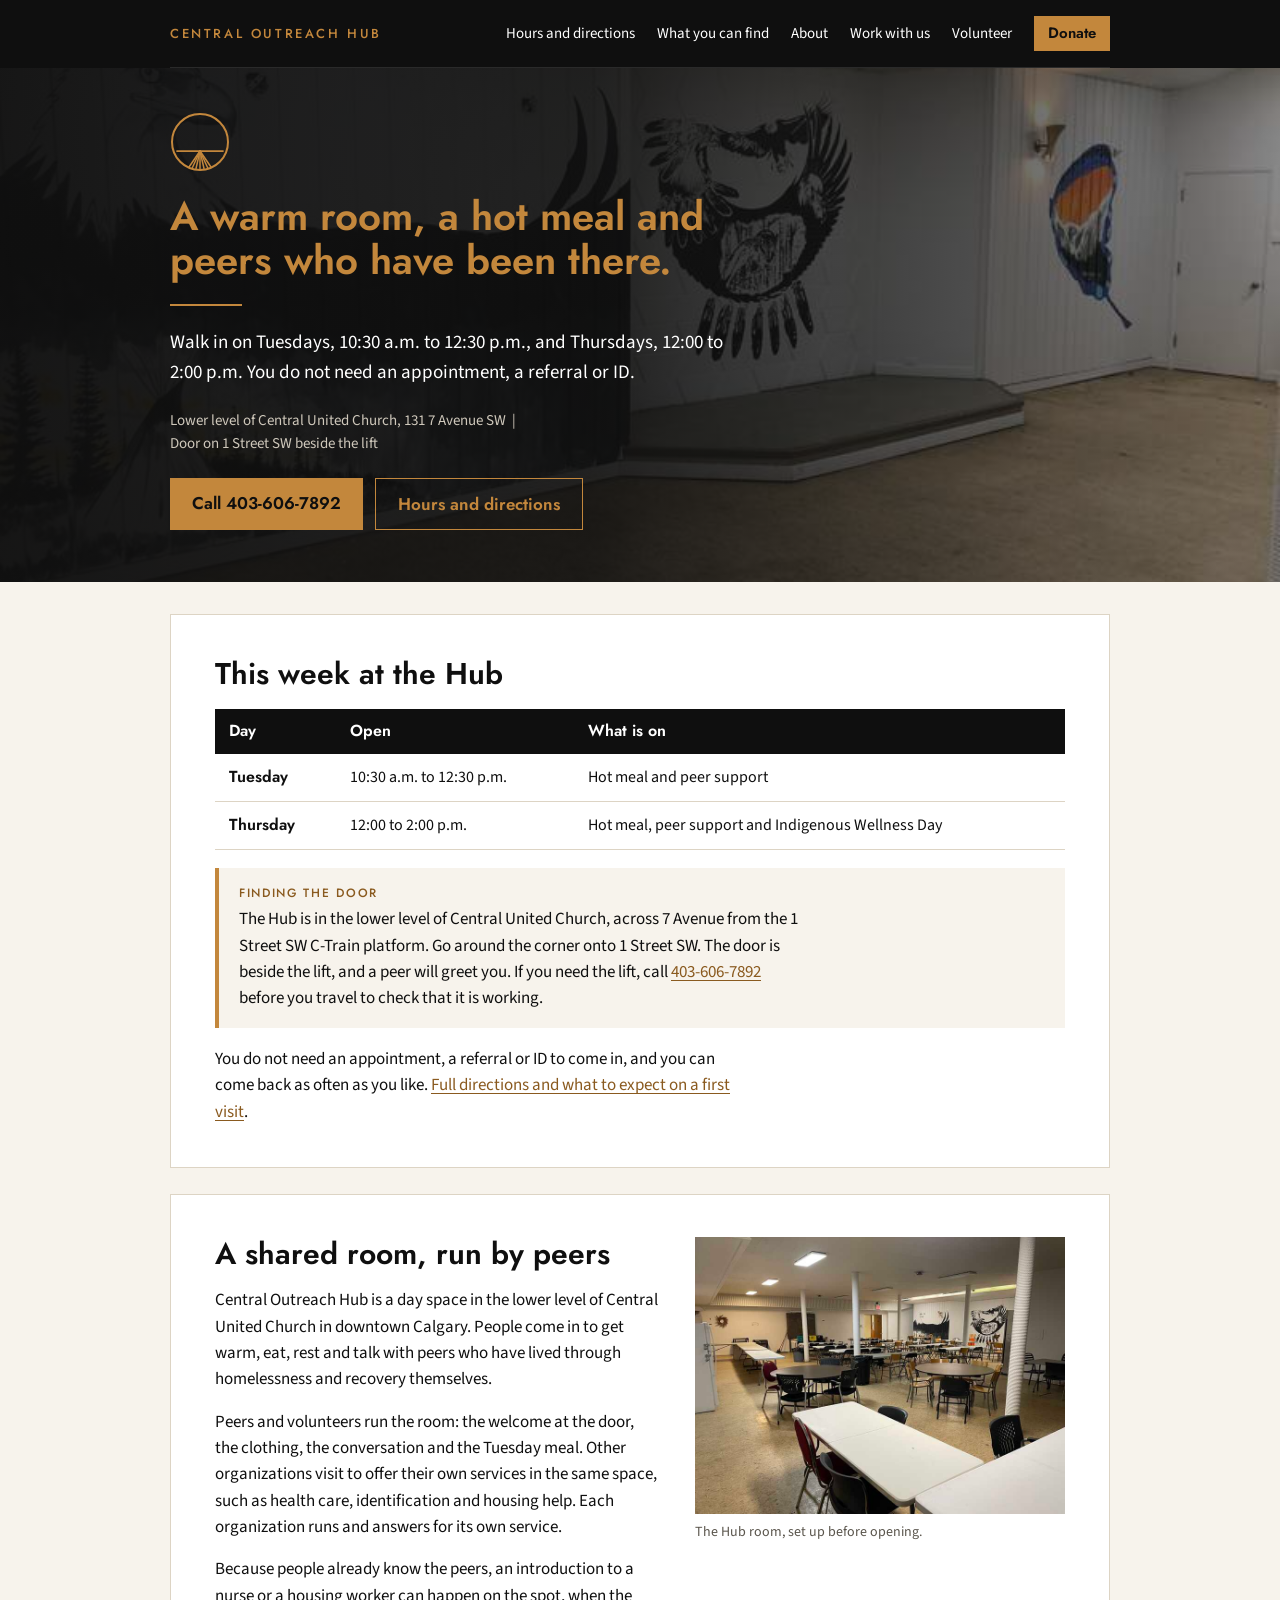
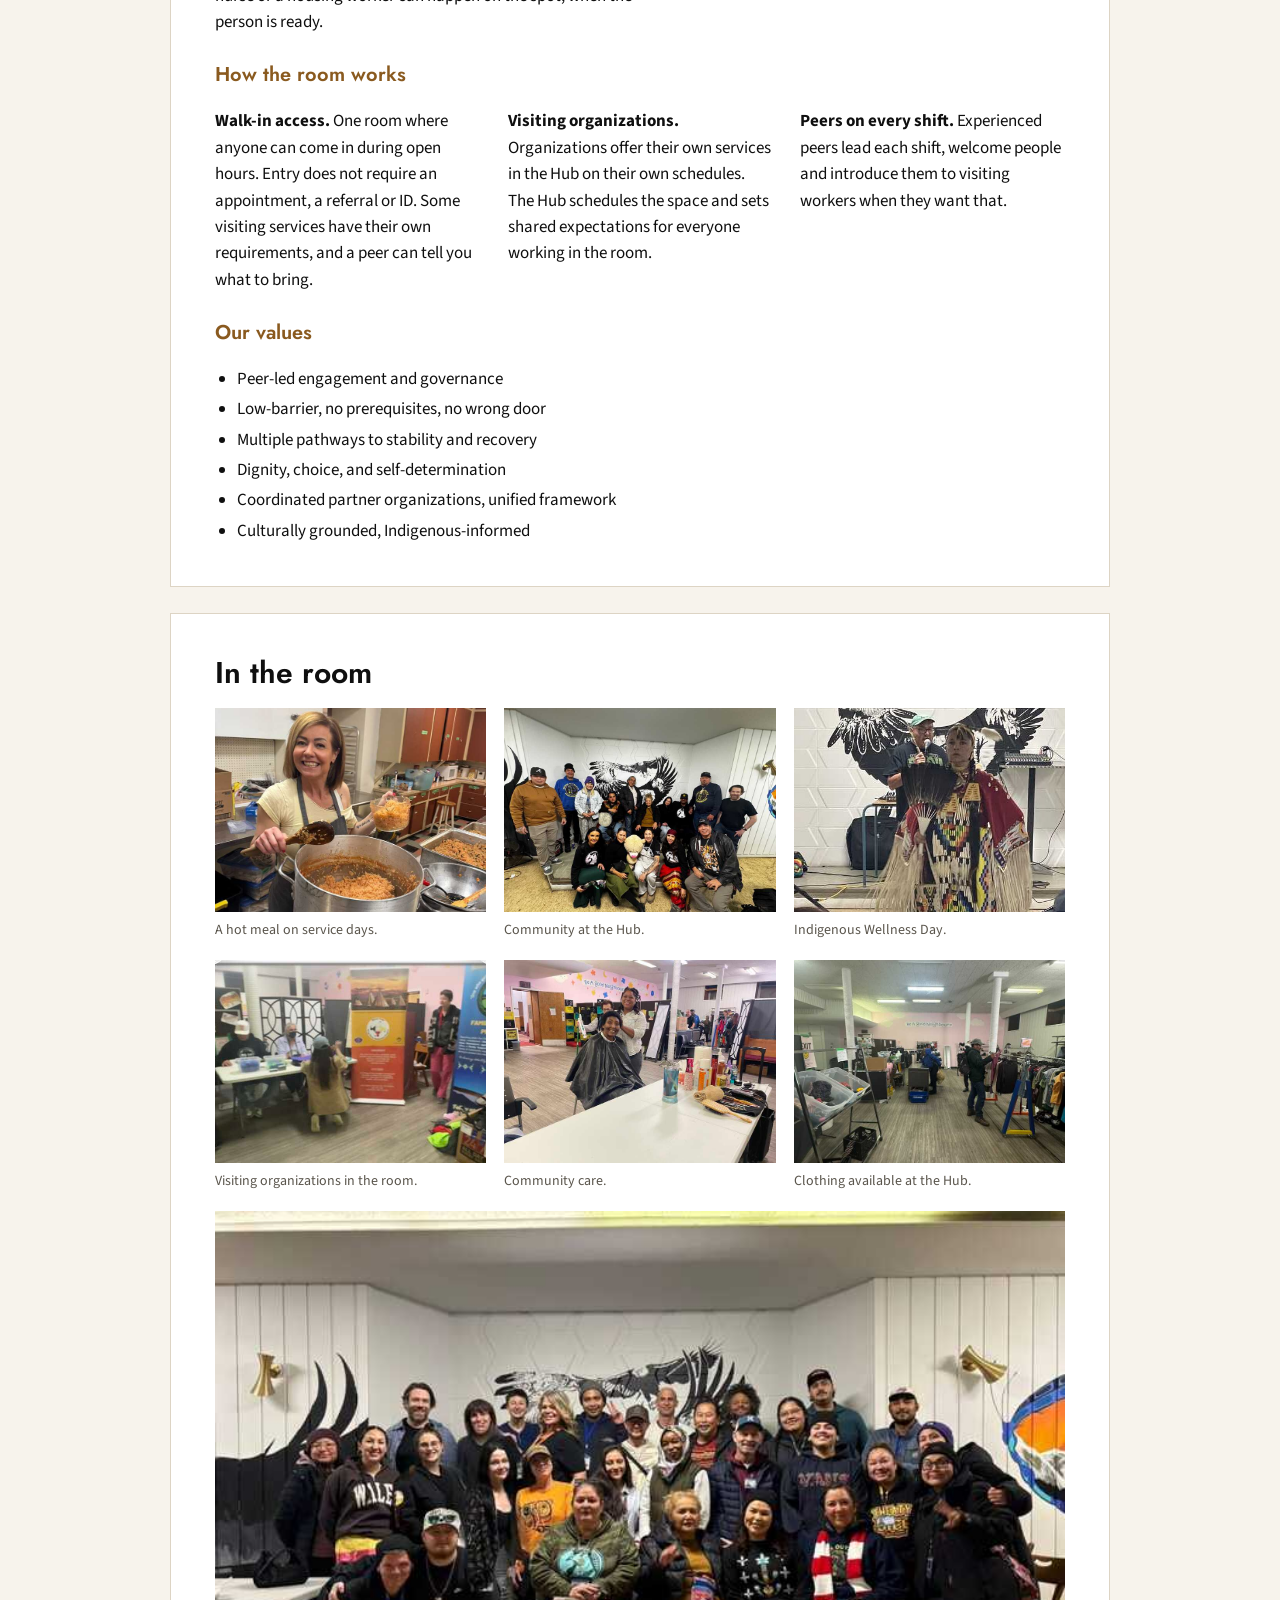
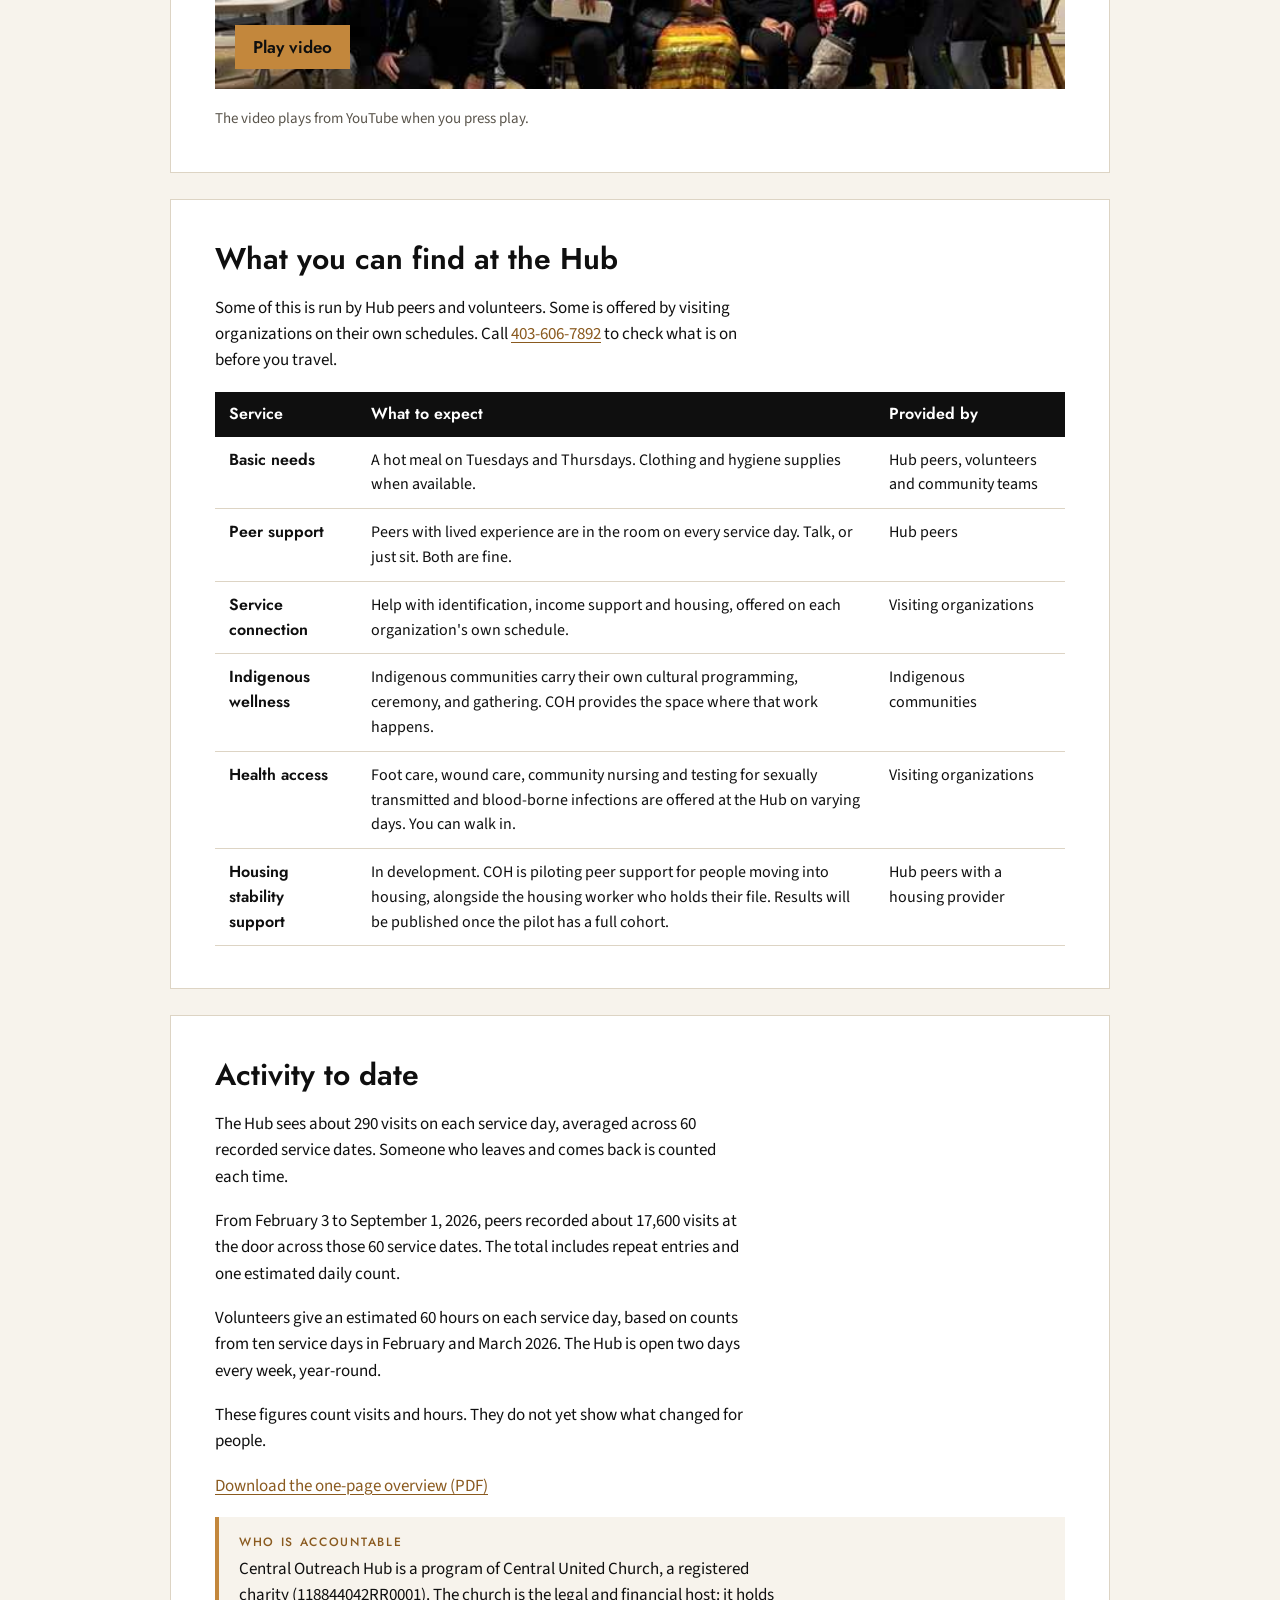
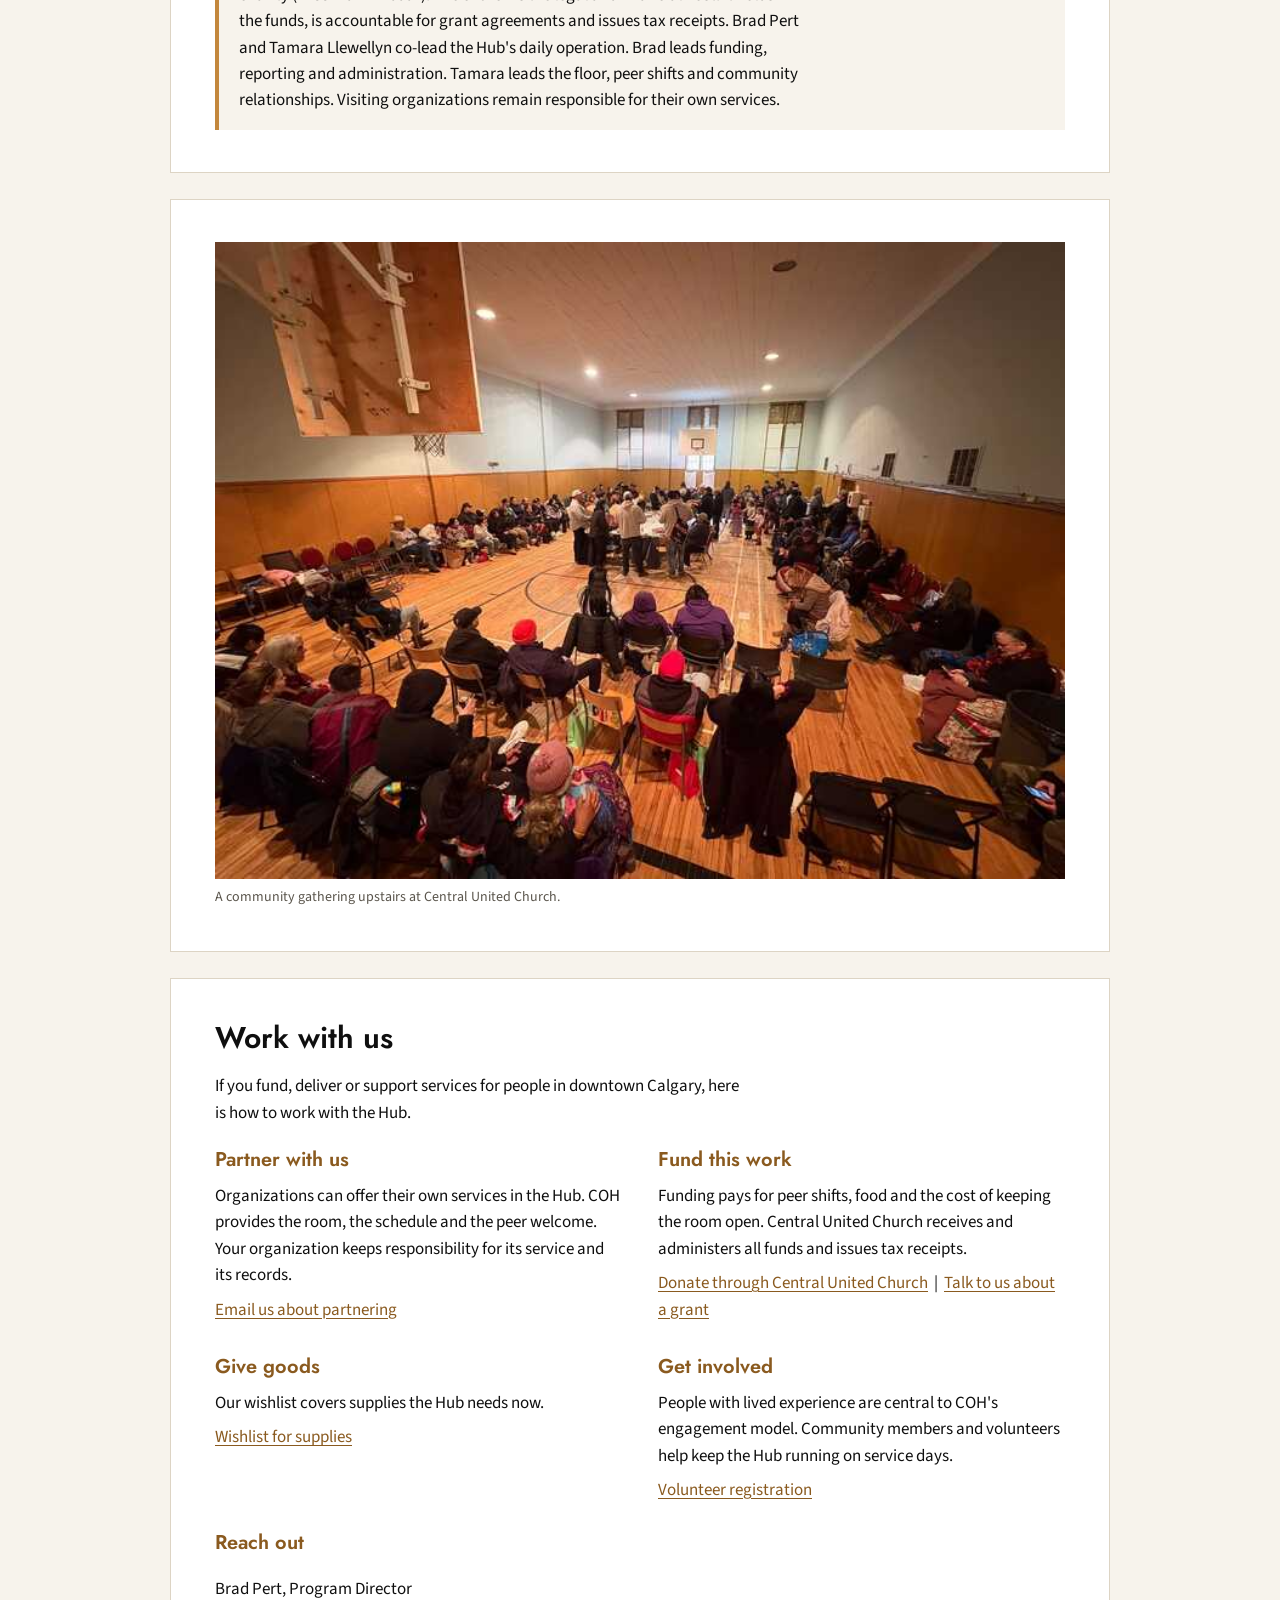
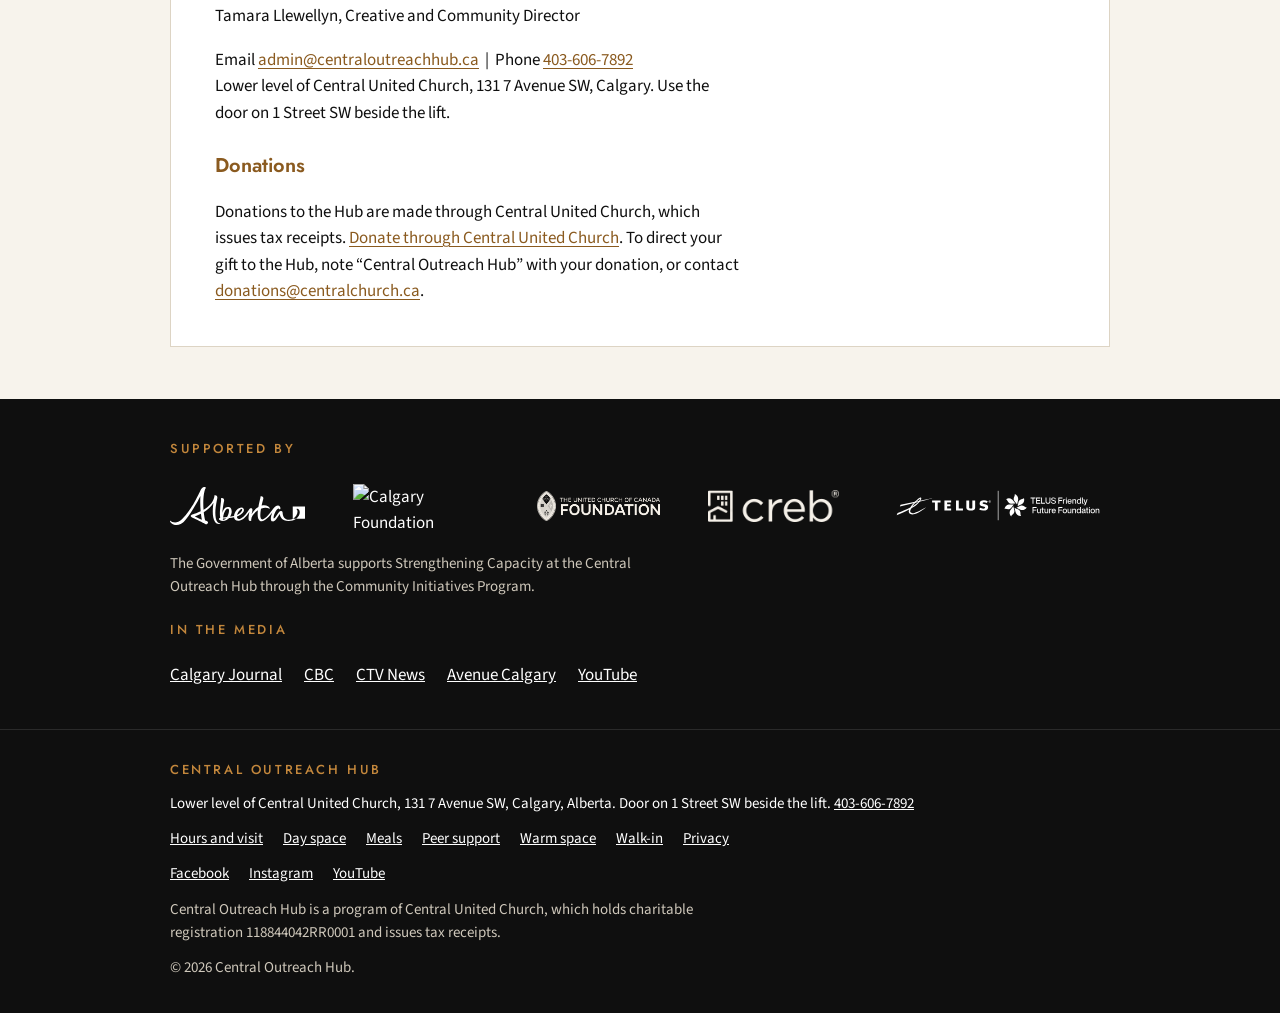
==== commit 81683e96: "Add security headers and a draft privacy page; donate through the church Send donors to Central Unit" ====
--- a/index.html
+++ b/index.html
@@ -138,7 +138,7 @@
 <body>
 <a class="skip" href="#main">Skip to content</a>
 <div class="cover"><div class="in">
-  <div class="topbar"><a class="name" href="/">Central Outreach Hub</a><nav aria-label="Main"><a href="/visit">Hours and directions</a><a href="#find">What you can find</a><a href="#about">About</a><a href="#work">Work with us</a><a href="https://docs.google.com/forms/d/1MBjEs5Uf9lmQezunyc1DwSOkAOOPROnpfKUmQSbtMBs/viewform" target="_blank" rel="noopener noreferrer">Volunteer</a><a class="give" href="https://donorbox.org/central-outreach-hub" target="_blank" rel="noopener noreferrer">Donate</a></nav></div>
+  <div class="topbar"><a class="name" href="/">Central Outreach Hub</a><nav aria-label="Main"><a href="/visit">Hours and directions</a><a href="#find">What you can find</a><a href="#about">About</a><a href="#work">Work with us</a><a href="https://docs.google.com/forms/d/1MBjEs5Uf9lmQezunyc1DwSOkAOOPROnpfKUmQSbtMBs/viewform" target="_blank" rel="noopener noreferrer">Volunteer</a><a class="give" href="https://centralchurch.ca/donate/" target="_blank" rel="noopener noreferrer">Donate</a></nav></div>
 </div><div class="mural"><div class="in">
   <div class="hero solo">
     <div class="txt">
@@ -248,7 +248,7 @@
     <p>If you fund, deliver or support services for people in downtown Calgary, here is how to work with the Hub.</p>
     <div class="cols2">
       <div><h3>Partner with us</h3><p>Organizations can offer their own services in the Hub. COH provides the room, the schedule and the peer welcome. Your organization keeps responsibility for its service and its records.</p><p><a href="mailto:admin@centraloutreachhub.ca?subject=Partnership">Email us about partnering</a></p></div>
-      <div><h3>Fund this work</h3><p>Funding pays for peer shifts, food and the cost of keeping the room open. Central United Church receives and administers all funds and issues tax receipts.</p><p><a href="https://donorbox.org/central-outreach-hub" target="_blank" rel="noopener noreferrer">Donate online</a> &nbsp;|&nbsp; <a href="mailto:admin@centraloutreachhub.ca?subject=Grant%20enquiry">Talk to us about a grant</a></p></div>
+      <div><h3>Fund this work</h3><p>Funding pays for peer shifts, food and the cost of keeping the room open. Central United Church receives and administers all funds and issues tax receipts.</p><p><a href="https://centralchurch.ca/donate/" target="_blank" rel="noopener noreferrer">Donate through Central United Church</a> &nbsp;|&nbsp; <a href="mailto:admin@centraloutreachhub.ca?subject=Grant%20enquiry">Talk to us about a grant</a></p></div>
       <div><h3>Give goods</h3><p>Our wishlist covers supplies the Hub needs now.</p><p><a href="https://www.amazon.ca/hz/wishlist/ls/2GWFUJ9HFQFAP" target="_blank" rel="noopener noreferrer">Wishlist for supplies</a></p></div>
       <div><h3>Get involved</h3><p>People with lived experience are central to COH's engagement model. Community members and volunteers help keep the Hub running on service days.</p><p><a href="https://docs.google.com/forms/d/1MBjEs5Uf9lmQezunyc1DwSOkAOOPROnpfKUmQSbtMBs/viewform" target="_blank" rel="noopener noreferrer">Volunteer registration</a></p></div>
     </div>
@@ -256,7 +256,7 @@
     <p>Brad Pert, Program Director<br>Tamara Llewellyn, Creative and Community Director</p>
     <p>Email <a href="mailto:admin@centraloutreachhub.ca">admin@centraloutreachhub.ca</a> &nbsp;|&nbsp; Phone <a href="tel:+14036067892">403-606-7892</a><br>Lower level of Central United Church, 131 7 Avenue SW, Calgary. Use the door on 1 Street SW beside the lift.</p>
     <h3>Donations</h3>
-    <p><a href="https://donorbox.org/central-outreach-hub" target="_blank" rel="noopener noreferrer">Donate online</a>, or contact <a href="mailto:donations@centralchurch.ca">donations@centralchurch.ca</a>. Central United Church issues tax receipts.</p>
+    <p id="donate">Donations to the Hub are made through Central United Church, which issues tax receipts. <a href="https://centralchurch.ca/donate/" target="_blank" rel="noopener noreferrer">Donate through Central United Church</a>. To direct your gift to the Hub, note &ldquo;Central Outreach Hub&rdquo; with your donation, or contact <a href="mailto:donations@centralchurch.ca">donations@centralchurch.ca</a>.</p>
   </section>
 
 </main>
@@ -281,25 +281,11 @@
   </div>
 </div></section>
 
-<script>
-document.querySelectorAll('.video').forEach(function (b) {
-  b.addEventListener('click', function () {
-    var f = document.createElement('iframe');
-    f.src = 'https://www.youtube.com/embed/' + b.dataset.video + '?autoplay=1';
-    f.title = 'Central Outreach Hub video';
-    f.allow = 'autoplay; encrypted-media; picture-in-picture';
-    f.allowFullscreen = true;
-    var d = document.createElement('div');
-    d.className = 'video';
-    d.appendChild(f);
-    b.replaceWith(d);
-  });
-});
-</script>
+<script src="/site.js" defer></script>
 <footer><div class="in">
   <span class="name">Central Outreach Hub</span>
   <span>Lower level of Central United Church, 131 7 Avenue SW, Calgary, Alberta. Door on 1 Street SW beside the lift. <a href="tel:+14036067892">403-606-7892</a></span>
-  <div class="links"><a href="/visit">Hours and visit</a><a href="/day-space">Day space</a><a href="/meals">Meals</a><a href="/peer-support">Peer support</a><a href="/warm-space">Warm space</a><a href="/drop-in">Walk-in</a></div>
+  <div class="links"><a href="/visit">Hours and visit</a><a href="/day-space">Day space</a><a href="/meals">Meals</a><a href="/peer-support">Peer support</a><a href="/warm-space">Warm space</a><a href="/drop-in">Walk-in</a><a href="/privacy">Privacy</a></div>
   <div class="social"><a href="https://www.facebook.com/profile.php?id=61561457046064" target="_blank" rel="noopener noreferrer">Facebook</a><a href="https://www.instagram.com/centraloutreachyyc" target="_blank" rel="noopener noreferrer">Instagram</a><a href="https://youtu.be/IVtSOBE_x9M" target="_blank" rel="noopener noreferrer">YouTube</a></div>
   <span class="legal">Central Outreach Hub is a program of Central United Church, which holds charitable registration 118844042RR0001 and issues tax receipts.</span>
   <span class="legal">&copy; 2026 Central Outreach Hub.</span>
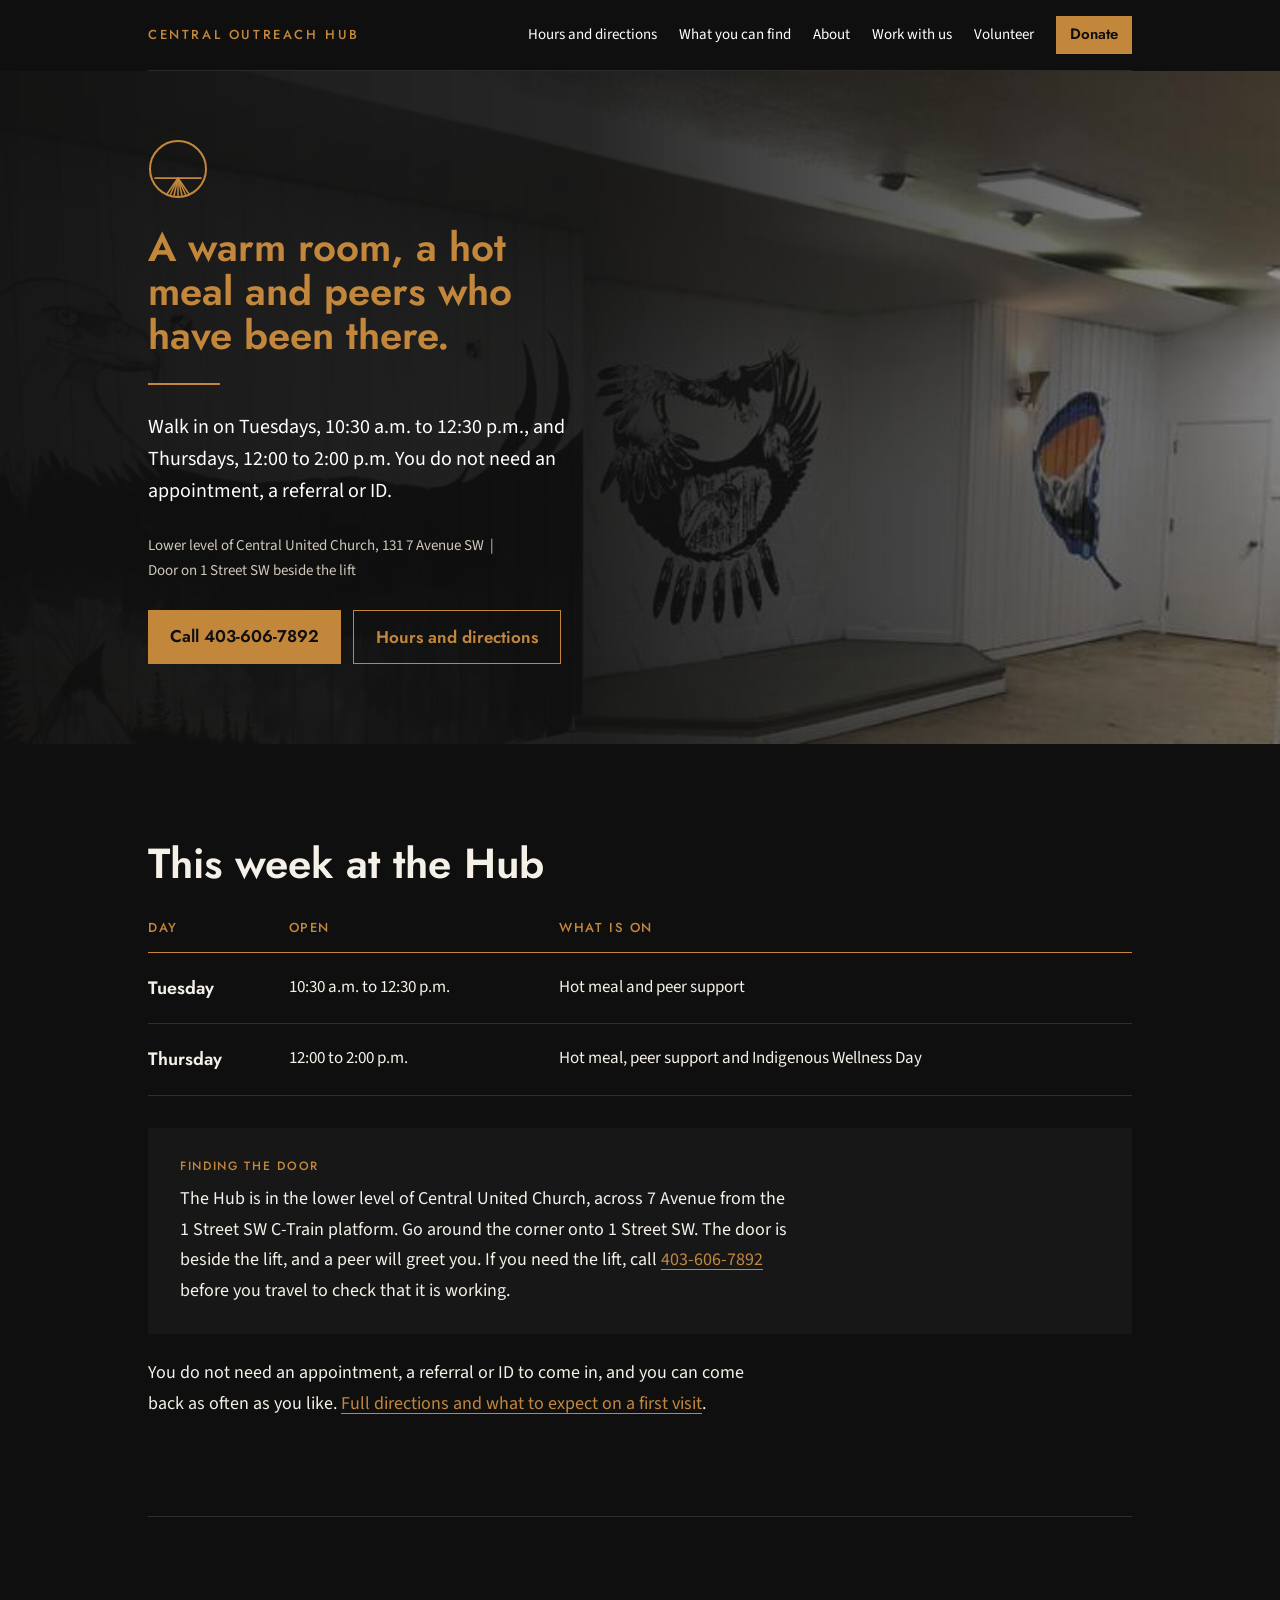
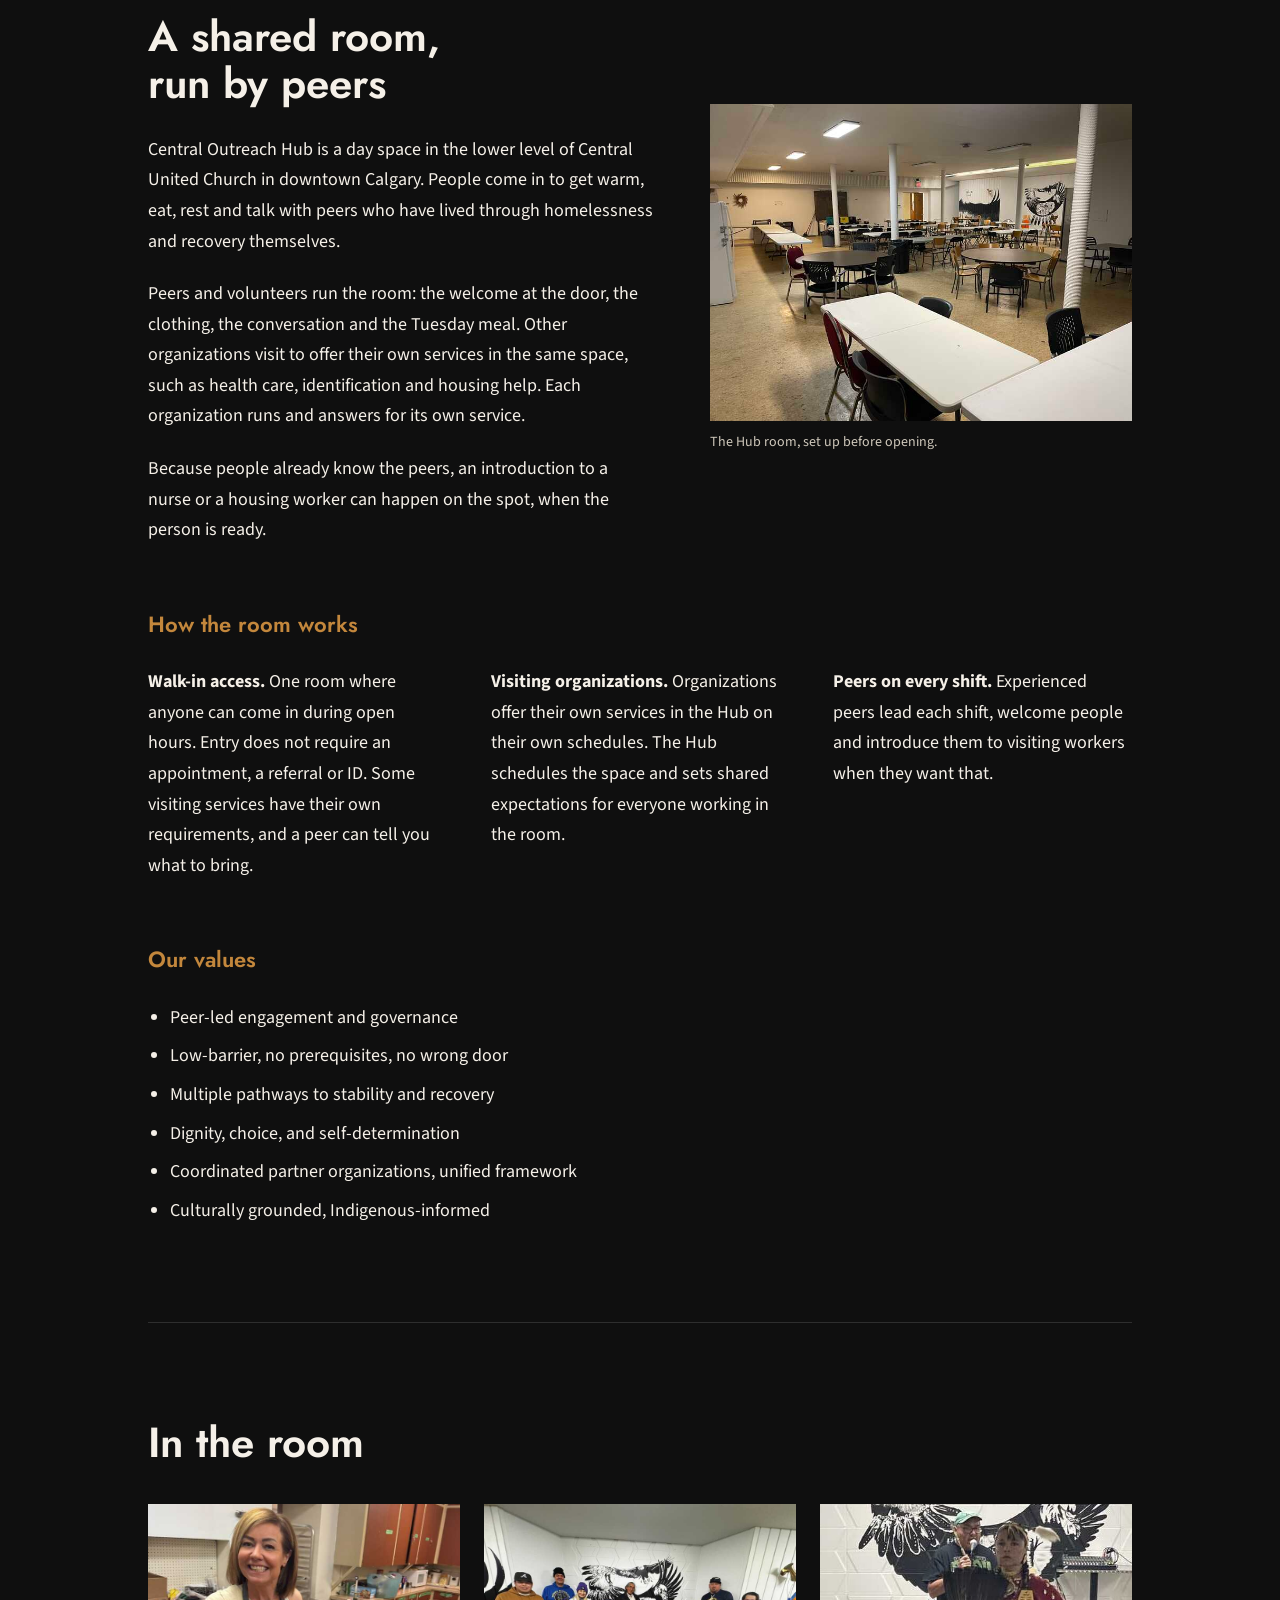
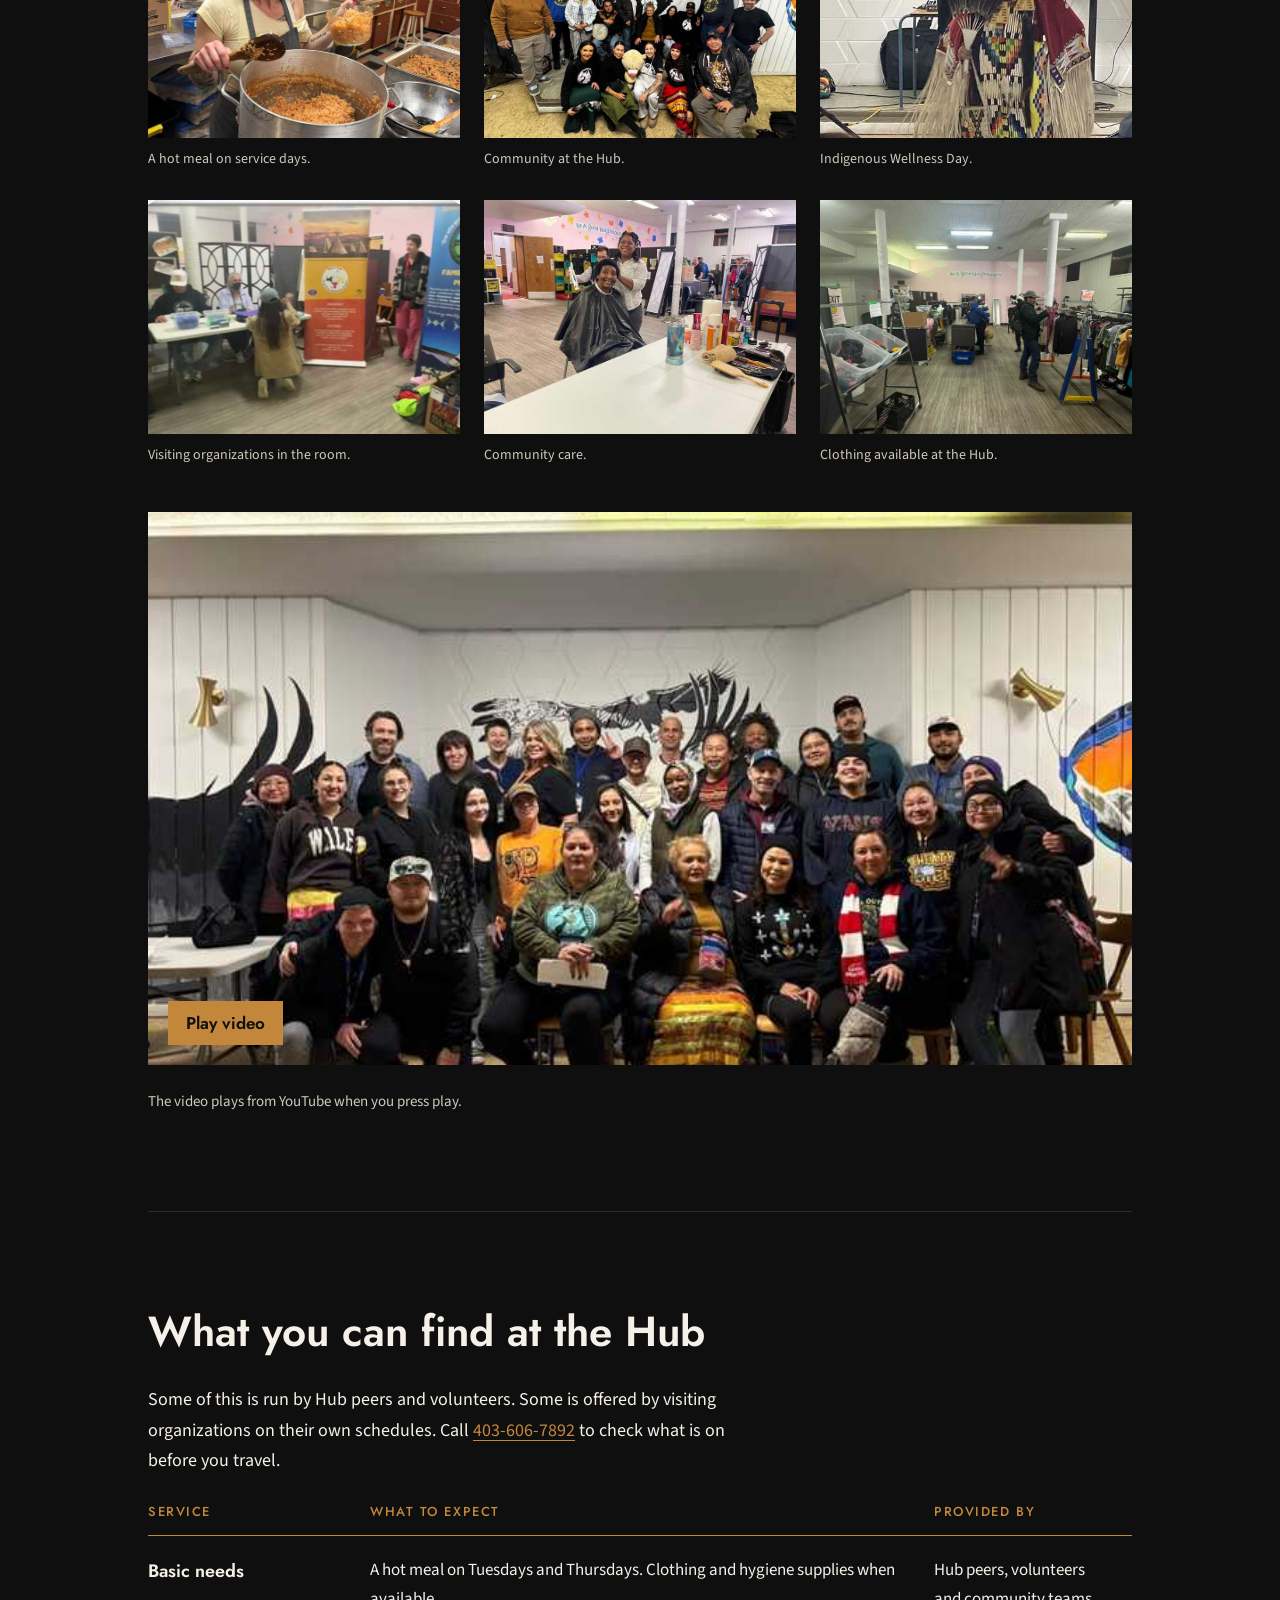
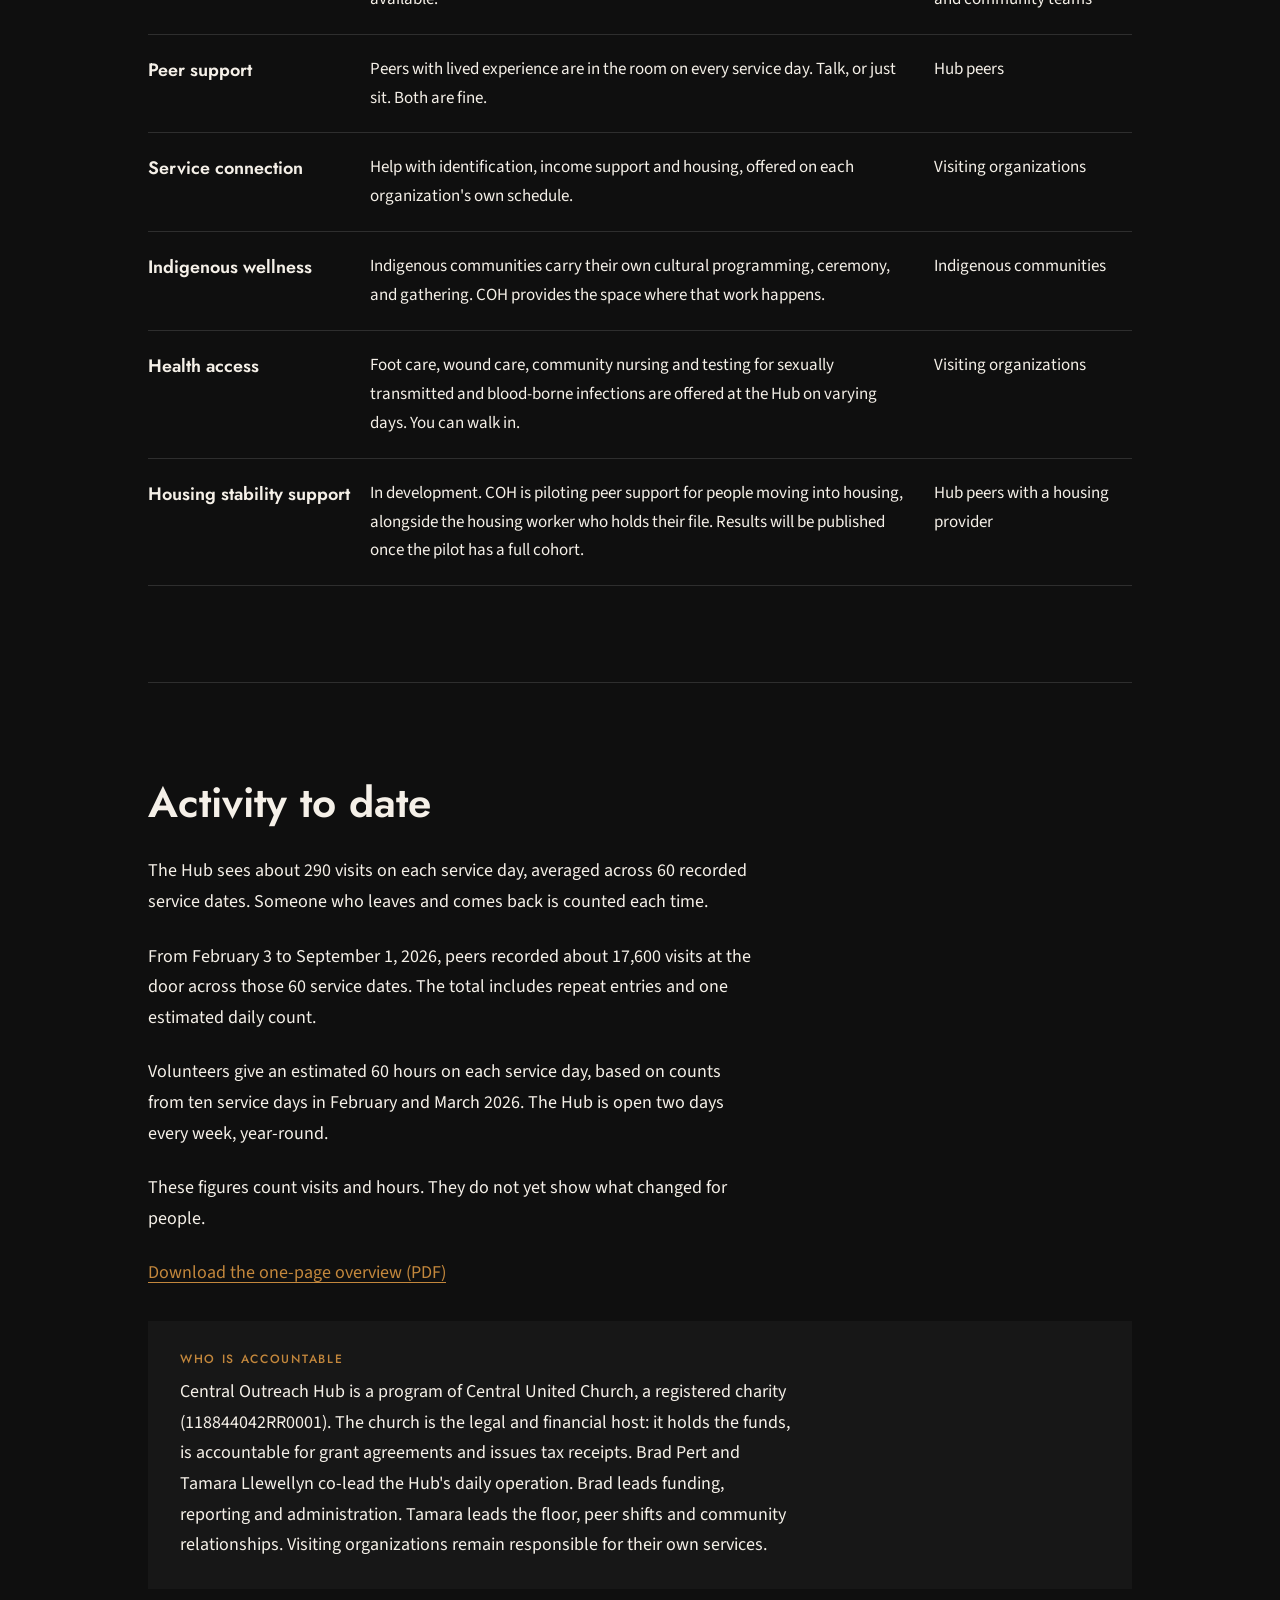
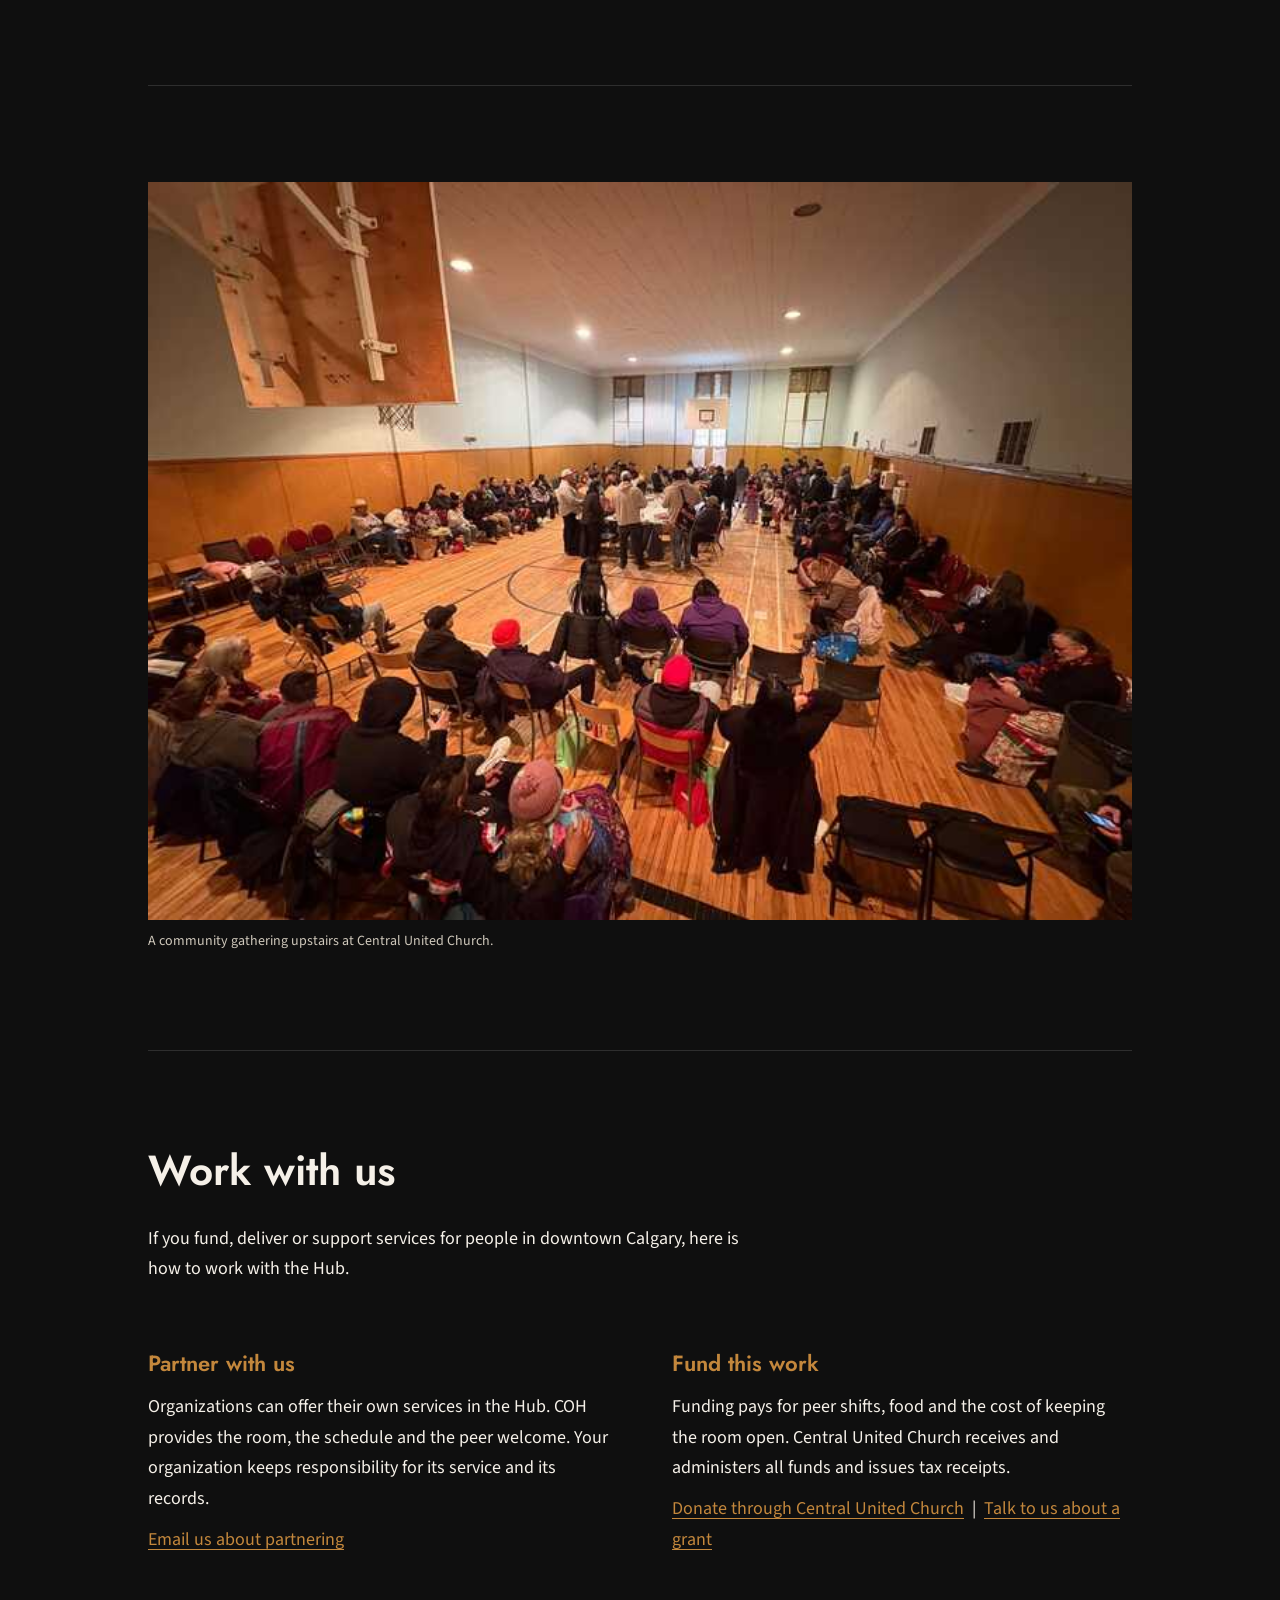
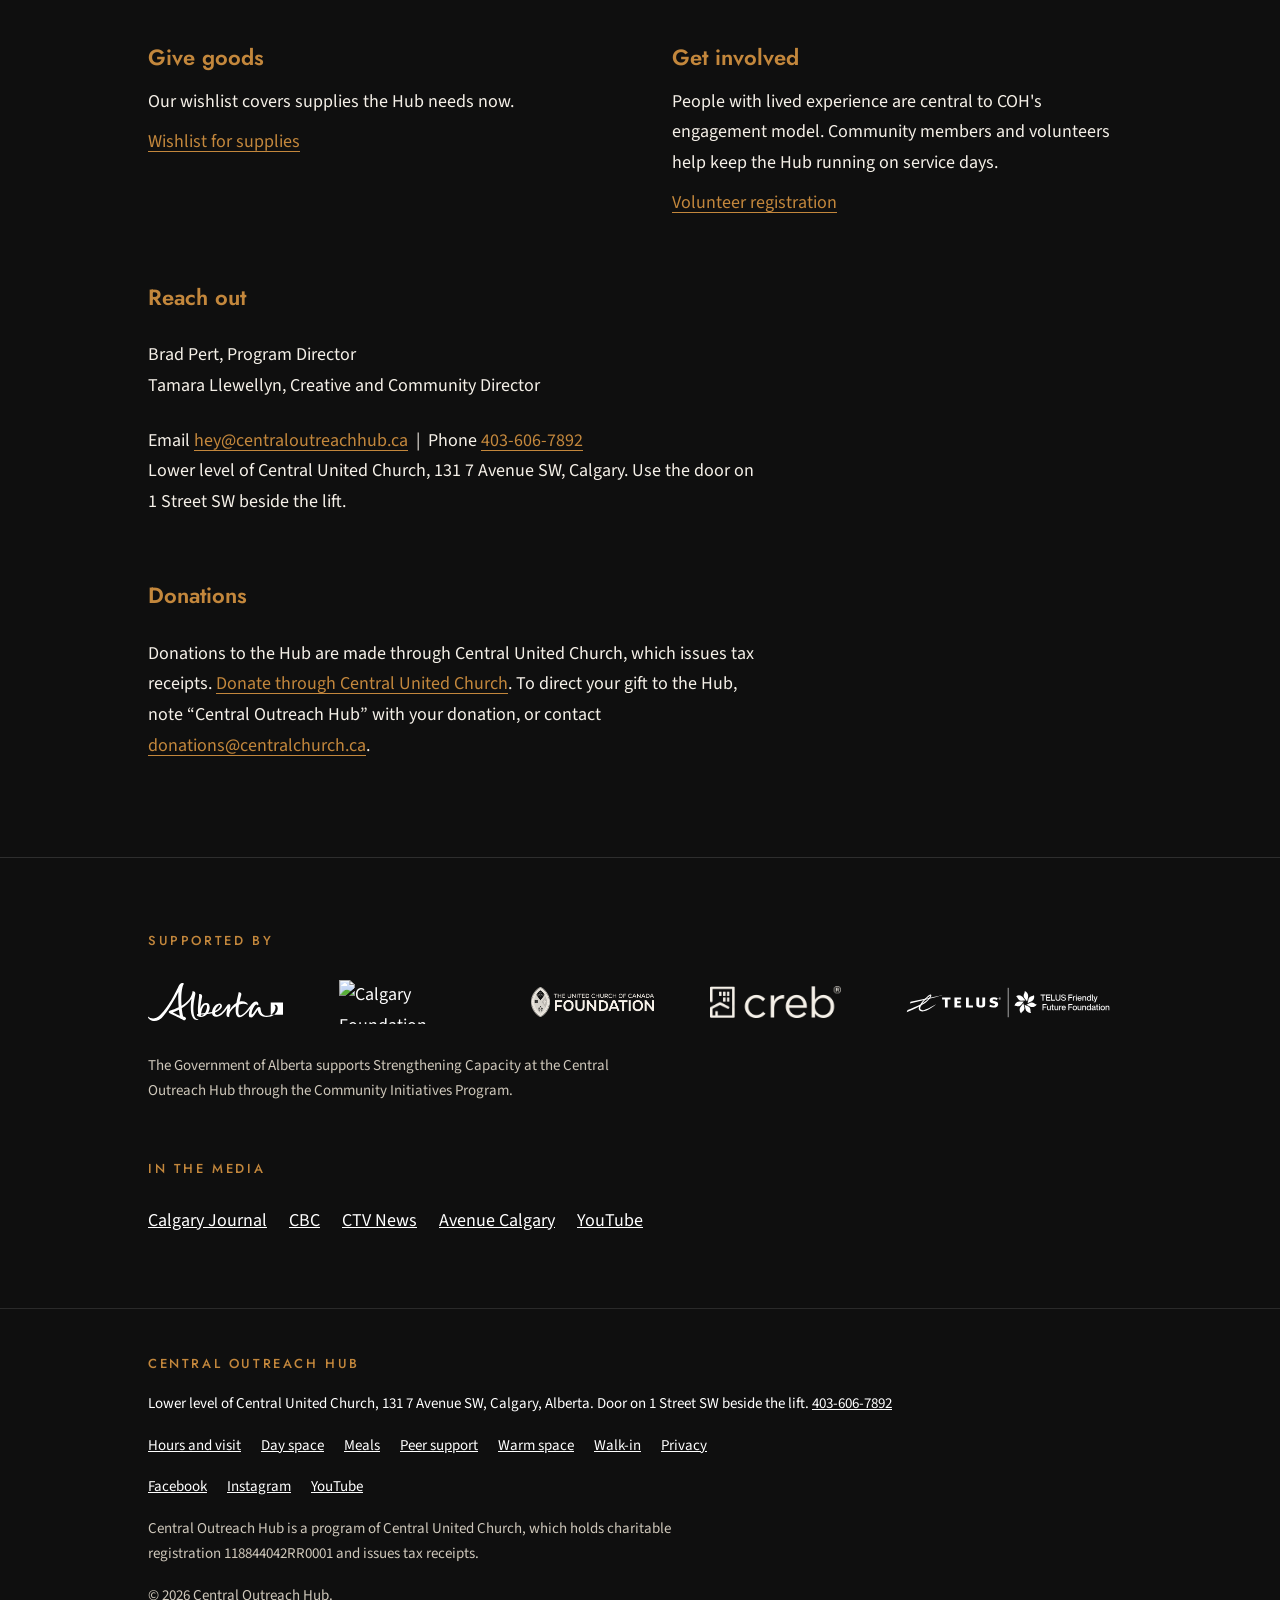
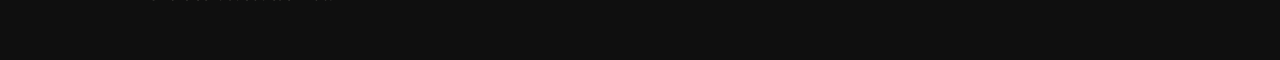
==== commit edeab1a7: "Open up the layout and correct the contact email Replace the stacked boxes with one continuous page:" ====
--- a/index.html
+++ b/index.html
@@ -247,14 +247,14 @@
     <h2>Work with us</h2>
     <p>If you fund, deliver or support services for people in downtown Calgary, here is how to work with the Hub.</p>
     <div class="cols2">
-      <div><h3>Partner with us</h3><p>Organizations can offer their own services in the Hub. COH provides the room, the schedule and the peer welcome. Your organization keeps responsibility for its service and its records.</p><p><a href="mailto:admin@centraloutreachhub.ca?subject=Partnership">Email us about partnering</a></p></div>
-      <div><h3>Fund this work</h3><p>Funding pays for peer shifts, food and the cost of keeping the room open. Central United Church receives and administers all funds and issues tax receipts.</p><p><a href="https://centralchurch.ca/donate/" target="_blank" rel="noopener noreferrer">Donate through Central United Church</a> &nbsp;|&nbsp; <a href="mailto:admin@centraloutreachhub.ca?subject=Grant%20enquiry">Talk to us about a grant</a></p></div>
+      <div><h3>Partner with us</h3><p>Organizations can offer their own services in the Hub. COH provides the room, the schedule and the peer welcome. Your organization keeps responsibility for its service and its records.</p><p><a href="mailto:hey@centraloutreachhub.ca?subject=Partnership">Email us about partnering</a></p></div>
+      <div><h3>Fund this work</h3><p>Funding pays for peer shifts, food and the cost of keeping the room open. Central United Church receives and administers all funds and issues tax receipts.</p><p><a href="https://centralchurch.ca/donate/" target="_blank" rel="noopener noreferrer">Donate through Central United Church</a> &nbsp;|&nbsp; <a href="mailto:hey@centraloutreachhub.ca?subject=Grant%20enquiry">Talk to us about a grant</a></p></div>
       <div><h3>Give goods</h3><p>Our wishlist covers supplies the Hub needs now.</p><p><a href="https://www.amazon.ca/hz/wishlist/ls/2GWFUJ9HFQFAP" target="_blank" rel="noopener noreferrer">Wishlist for supplies</a></p></div>
       <div><h3>Get involved</h3><p>People with lived experience are central to COH's engagement model. Community members and volunteers help keep the Hub running on service days.</p><p><a href="https://docs.google.com/forms/d/1MBjEs5Uf9lmQezunyc1DwSOkAOOPROnpfKUmQSbtMBs/viewform" target="_blank" rel="noopener noreferrer">Volunteer registration</a></p></div>
     </div>
     <h3>Reach out</h3>
     <p>Brad Pert, Program Director<br>Tamara Llewellyn, Creative and Community Director</p>
-    <p>Email <a href="mailto:admin@centraloutreachhub.ca">admin@centraloutreachhub.ca</a> &nbsp;|&nbsp; Phone <a href="tel:+14036067892">403-606-7892</a><br>Lower level of Central United Church, 131 7 Avenue SW, Calgary. Use the door on 1 Street SW beside the lift.</p>
+    <p>Email <a href="mailto:hey@centraloutreachhub.ca">hey@centraloutreachhub.ca</a> &nbsp;|&nbsp; Phone <a href="tel:+14036067892">403-606-7892</a><br>Lower level of Central United Church, 131 7 Avenue SW, Calgary. Use the door on 1 Street SW beside the lift.</p>
     <h3>Donations</h3>
     <p id="donate">Donations to the Hub are made through Central United Church, which issues tax receipts. <a href="https://centralchurch.ca/donate/" target="_blank" rel="noopener noreferrer">Donate through Central United Church</a>. To direct your gift to the Hub, note &ldquo;Central Outreach Hub&rdquo; with your donation, or contact <a href="mailto:donations@centralchurch.ca">donations@centralchurch.ca</a>.</p>
   </section>
--- a/site.css
+++ b/site.css
@@ -1,5 +1,4 @@
-/* Central Outreach Hub site styles. Follows COH Brand Standard v1.0.
-   Black and gold cover, white document panels on Warm Paper. */
+/* Central Outreach Hub site styles. Black throughout, with gold and cream. */
 :root {
   --black: #0F0F0F;
   --gold: #C3873C;
@@ -9,12 +8,15 @@
   --rule: #DDD4C4;
   --muted: #5A554C;
   --cover-soft: #CFC8BB;
+  --cream: #F5F0E8;
+  --panel: #171717;
+  --line: #2E2E2E;
   --head: "Jost", "Century Gothic", "Avenir Next", sans-serif;
   --body: "Source Sans 3", Calibri, "Segoe UI", sans-serif;
 }
 *, *::before, *::after { box-sizing: border-box; }
 html { scroll-behavior: smooth; }
-body { margin: 0; background: var(--paper); color: var(--black); font-family: var(--body); font-size: 17px; line-height: 1.55; -webkit-font-smoothing: antialiased; }
+body { margin: 0; background: var(--black); color: var(--cream); font-family: var(--body); font-size: 17px; line-height: 1.55; -webkit-font-smoothing: antialiased; }
 img { max-width: 100%; height: auto; display: block; }
 h1, h2, h3 { font-family: var(--head); font-weight: 600; margin: 0; text-wrap: balance; }
 p, ul, ol, figure, dl, dd { margin: 0; }
@@ -35,10 +37,10 @@
 .topbar nav a.give { background: var(--gold); color: var(--black); font-family: var(--head); font-weight: 600; padding: 6px 14px; }
 .topbar nav a.give:hover { color: var(--black); background: #D29A52; }
 /* The mural in the Hub room sits behind the cover text */
-.mural { background: linear-gradient(90deg, rgba(15,15,15,0.96) 0%, rgba(15,15,15,0.9) 46%, rgba(15,15,15,0.42) 100%), url(/img/hero-room.jpg) right center / cover no-repeat; }
+.mural { background: linear-gradient(90deg, rgba(15,15,15,0.96) 0%, rgba(15,15,15,0.9) 46%, rgba(15,15,15,0.45) 100%), url(/img/hero-room.jpg) right center / cover no-repeat; }
 .hero { display: grid; grid-template-columns: minmax(0, 1.25fr) minmax(0, 1fr); gap: 44px; align-items: center; padding: 48px 0 56px; }
 .hero.solo { grid-template-columns: minmax(0, 1fr); padding: 44px 0 52px; }
-.hero.solo .txt { max-width: 600px; }
+.hero.solo .txt { max-width: 500px; }
 .hero .txt { display: flex; flex-direction: column; gap: 22px; min-width: 0; }
 .hero .mark { width: 84px; height: 84px; }
 .hero.solo .mark { width: 60px; height: 60px; }
@@ -54,32 +56,32 @@
 .btn.gold:hover { background: #D29A52; }
 .btn.outline { border: 1.5px solid var(--gold); color: var(--gold); }
 .btn.outline:hover { background: var(--gold); color: var(--black); }
-.btn.dark { background: var(--black); color: var(--white); }
-.btn.dark:hover { background: #2A2A2A; }
+.btn.dark { border: 1.5px solid var(--gold); color: var(--gold); }
+.btn.dark:hover { background: var(--gold); color: var(--black); }
 .hero figcaption { font-size: 14px; color: var(--cover-soft); padding-top: 8px; }
 
 /* Panels */
 .pages { padding-top: 32px; padding-bottom: 52px; display: flex; flex-direction: column; gap: 26px; }
-.page { background: var(--white); border: 1px solid var(--rule); padding: 42px 44px; display: flex; flex-direction: column; gap: 18px; }
+.page { background: var(--panel); border: 1px solid var(--line); padding: 42px 44px; display: flex; flex-direction: column; gap: 18px; }
 .page h2 { font-size: 30px; line-height: 1.15; }
-.page h3 { font-size: 20px; color: var(--deep-gold); margin-top: 6px; }
+.page h3 { font-size: 20px; color: var(--gold); margin-top: 6px; }
 .page p, .page li { max-width: 66ch; }
-.page a { color: var(--deep-gold); text-underline-offset: 3px; }
+.page a { color: var(--gold); text-underline-offset: 3px; }
 .page a.btn.gold, .page a.btn.dark { text-decoration: none; }
 .page a.btn.gold { color: var(--black); }
-.page a.btn.dark { color: var(--white); }
-.callout { background: var(--paper); border-left: 4px solid var(--gold); padding: 16px 20px; display: flex; flex-direction: column; gap: 4px; }
+.page a.btn.dark { color: var(--gold); }
+.callout { background: #211E19; border-left: 4px solid var(--gold); padding: 16px 20px; display: flex; flex-direction: column; gap: 4px; }
 .callout p { max-width: 70ch; }
-.tag { font-family: var(--head); font-weight: 500; font-size: 12px; letter-spacing: 0.14em; text-transform: uppercase; color: var(--deep-gold); }
+.tag { font-family: var(--head); font-weight: 500; font-size: 12px; letter-spacing: 0.14em; text-transform: uppercase; color: var(--gold); }
 .scroll { overflow-x: auto; }
 table { border-collapse: collapse; width: 100%; font-size: 16px; }
-th { font-family: var(--head); font-weight: 600; text-align: left; background: var(--black); color: var(--white); padding: 10px 14px; white-space: nowrap; }
-td { padding: 11px 14px; border-bottom: 1px solid var(--rule); vertical-align: top; }
+th { font-family: var(--head); font-weight: 600; text-align: left; background: var(--gold); color: var(--black); padding: 10px 14px; white-space: nowrap; }
+td { padding: 11px 14px; border-bottom: 1px solid var(--line); vertical-align: top; }
 td.k { font-family: var(--head); font-weight: 600; }
 .split { display: grid; grid-template-columns: minmax(0, 1.2fr) minmax(0, 1fr); gap: 36px; align-items: start; }
 .stack { display: flex; flex-direction: column; gap: 16px; min-width: 0; }
-figcaption { font-size: 14px; color: var(--muted); padding-top: 8px; }
-.small { font-size: 15px; color: var(--muted); }
+figcaption { font-size: 14px; color: var(--cover-soft); padding-top: 8px; }
+.small { font-size: 15px; color: var(--cover-soft); }
 .cols3 { display: grid; grid-template-columns: repeat(3, minmax(0, 1fr)); gap: 28px; }
 .cols2 { display: grid; grid-template-columns: repeat(2, minmax(0, 1fr)); gap: 28px 36px; }
 .cols3 > div, .cols2 > div { display: flex; flex-direction: column; gap: 8px; min-width: 0; }
@@ -96,7 +98,7 @@
 .video iframe { position: absolute; inset: 0; width: 100%; height: 100%; border: 0; }
 
 /* Supporters band and footer */
-.band { background: var(--black); color: var(--white); }
+.band { background: var(--black); color: var(--white); border-top: 1px solid var(--line); }
 .band .in { padding-top: 40px; padding-bottom: 40px; display: flex; flex-direction: column; gap: 22px; }
 .band h2 { font-size: 13px; font-weight: 500; letter-spacing: 0.2em; text-transform: uppercase; color: var(--gold); }
 .funders { display: flex; flex-wrap: wrap; align-items: center; gap: 28px 48px; }
@@ -111,7 +113,7 @@
 footer .legal { color: var(--cover-soft); max-width: 80ch; }
 
 @media (max-width: 760px) {
-  .mural { background: linear-gradient(rgba(15,15,15,0.86), rgba(15,15,15,0.86)), url(/img/hero-room.jpg) center / cover no-repeat; }
+  .mural { background: linear-gradient(rgba(15,15,15,0.82), rgba(15,15,15,0.82)), url(/img/hero-room.jpg) center / cover no-repeat; }
   .hero, .split { grid-template-columns: minmax(0, 1fr); }
   .hero { padding: 26px 0 36px; gap: 26px; }
   .hero .mark, .hero.solo .mark { width: 52px; height: 52px; }
@@ -127,3 +129,65 @@
   .btn { padding: 11px 18px; }
 }
 @media (prefers-reduced-motion: reduce) { html { scroll-behavior: auto; } }
+
+/* ---------------------------------------------------------------
+   Rhythm. One continuous page instead of stacked boxes: sections are
+   separated by space and a hairline, type is larger and looser, and
+   tables and callouts are quiet so the reading flows.
+   --------------------------------------------------------------- */
+::selection { background: var(--gold); color: var(--black); }
+body { font-size: 18px; line-height: 1.7; }
+.in { max-width: 1040px; padding-left: 28px; padding-right: 28px; }
+
+.hero { padding: 76px 0 88px; }
+.hero.solo { padding: 68px 0 80px; }
+.hero .txt { gap: 26px; }
+.hero .sub { font-size: 20px; line-height: 1.6; }
+
+.pages { padding-top: 0; padding-bottom: 0; gap: 0; }
+.page { background: none; border: 0; border-top: 1px solid var(--line); padding: 96px 0; gap: 24px; }
+.page:first-child { border-top: 0; }
+.page h2 { font-size: clamp(30px, 4vw, 42px); line-height: 1.12; margin-bottom: 6px; }
+.page h2:not(:first-child) { margin-top: 44px; }
+.page h3 { font-size: 22px; margin-top: 36px; }
+.page p, .page li { max-width: 68ch; }
+.page a { text-decoration-thickness: 1px; text-underline-offset: 4px; }
+li + li { margin-top: 8px; }
+.stack { gap: 22px; }
+.split { gap: 56px; align-items: center; }
+.cols3 { gap: 44px; }
+.cols2 { gap: 48px 64px; }
+.cols3 > div, .cols2 > div { gap: 10px; }
+.photos { gap: 28px 24px; margin-top: 8px; }
+.video { margin-top: 20px; }
+figcaption { padding-top: 10px; }
+
+table { font-size: 17px; }
+th { background: none; color: var(--gold); font-size: 13px; font-weight: 500; letter-spacing: 0.12em; text-transform: uppercase; padding: 0 20px 12px 0; border-bottom: 1px solid var(--gold); }
+td { padding: 20px 20px 20px 0; border-bottom: 1px solid var(--line); }
+td.k { font-size: 18px; white-space: nowrap; }
+
+.callout { background: var(--panel); border-left: 0; padding: 28px 32px; gap: 8px; margin-top: 8px; }
+.next { padding: 56px 0; }
+.band .in { padding-top: 72px; padding-bottom: 72px; gap: 26px; }
+.band h2:not(:first-child) { margin-top: 28px; }
+.funders { gap: 32px 56px; }
+footer .in { padding-top: 44px; padding-bottom: 52px; gap: 16px; }
+
+@media (max-width: 760px) {
+  body { font-size: 17px; line-height: 1.65; }
+  .in { padding-left: 22px; padding-right: 22px; }
+  .hero, .hero.solo { padding: 40px 0 52px; }
+  .hero .txt { gap: 20px; }
+  .hero .sub { font-size: 18px; }
+  .page { padding: 60px 0; gap: 20px; }
+  .page h2:not(:first-child) { margin-top: 36px; }
+  .page h3 { margin-top: 28px; }
+  .split { gap: 32px; }
+  .cols3, .cols2 { gap: 32px; }
+  .photos { gap: 18px 14px; }
+  td { padding: 16px 14px 16px 0; }
+  td.k { white-space: normal; }
+  .callout { padding: 22px 22px; }
+  .band .in { padding-top: 52px; padding-bottom: 52px; }
+}
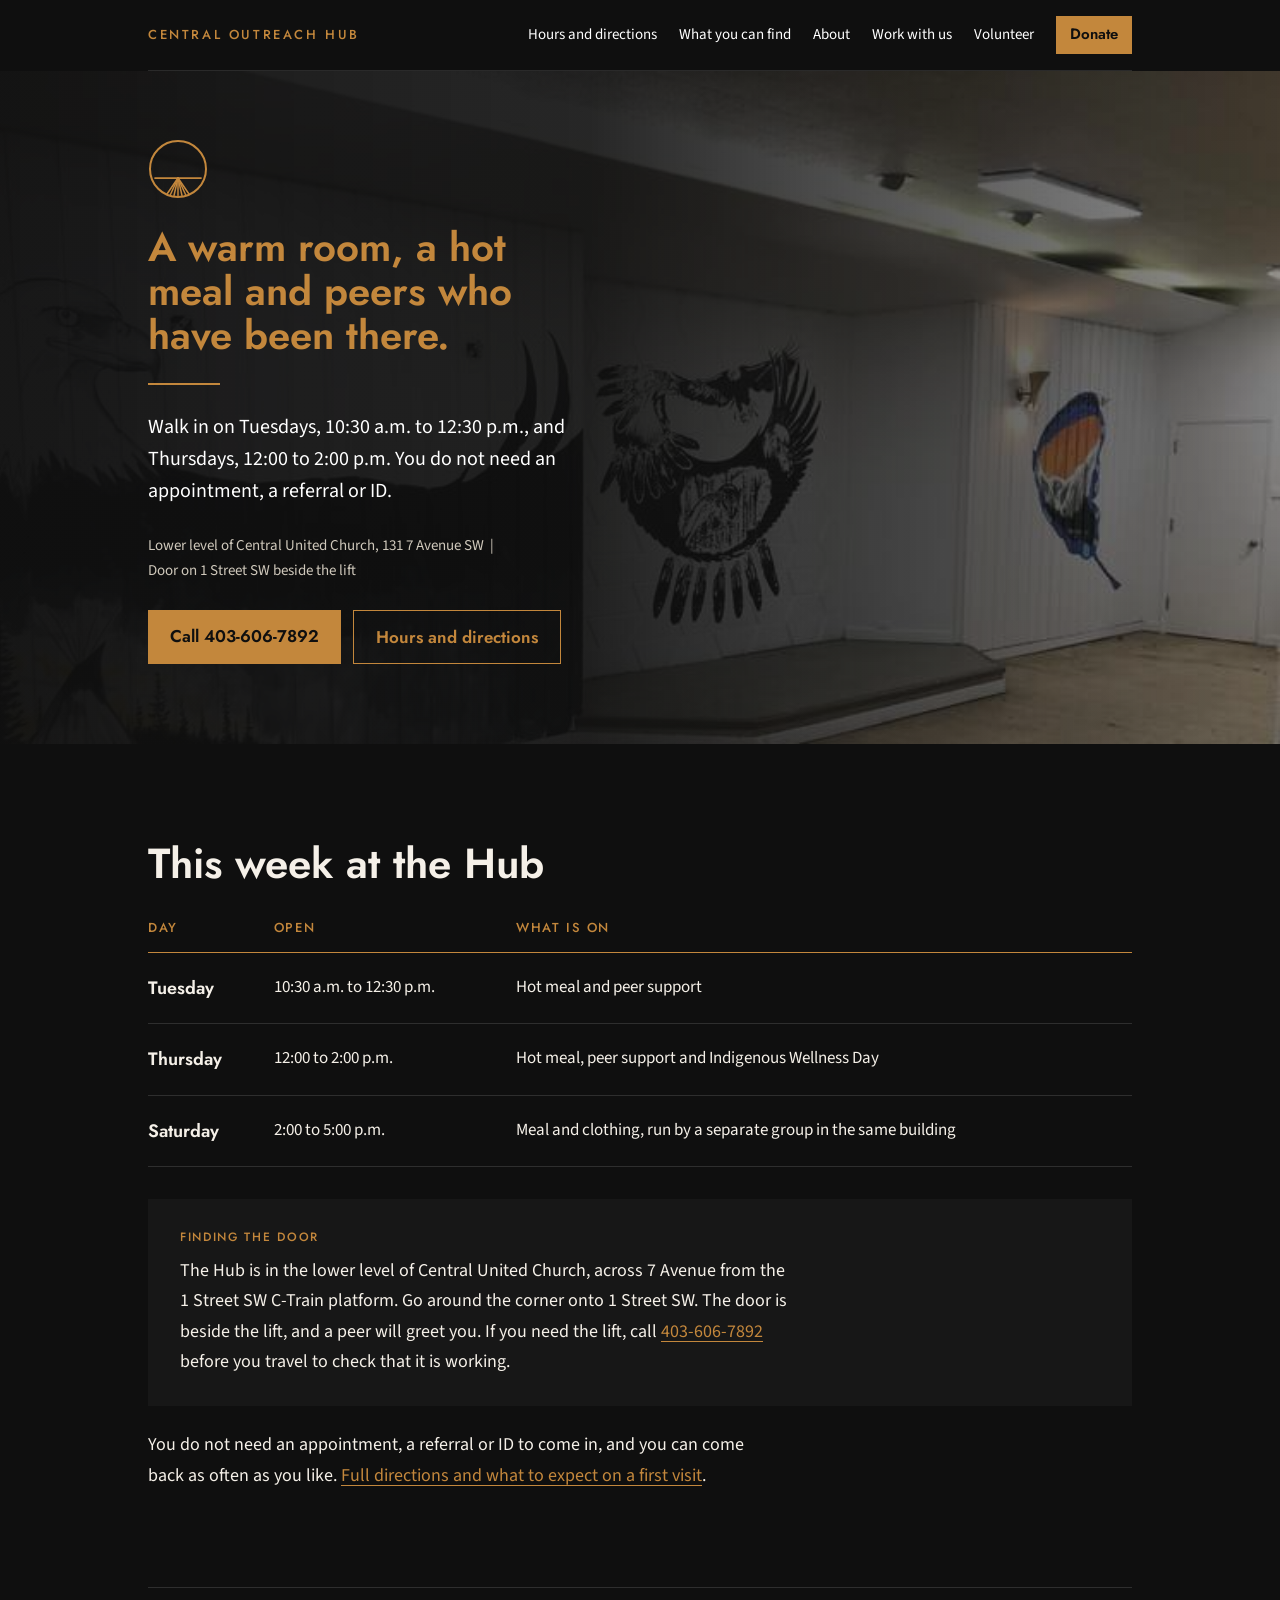
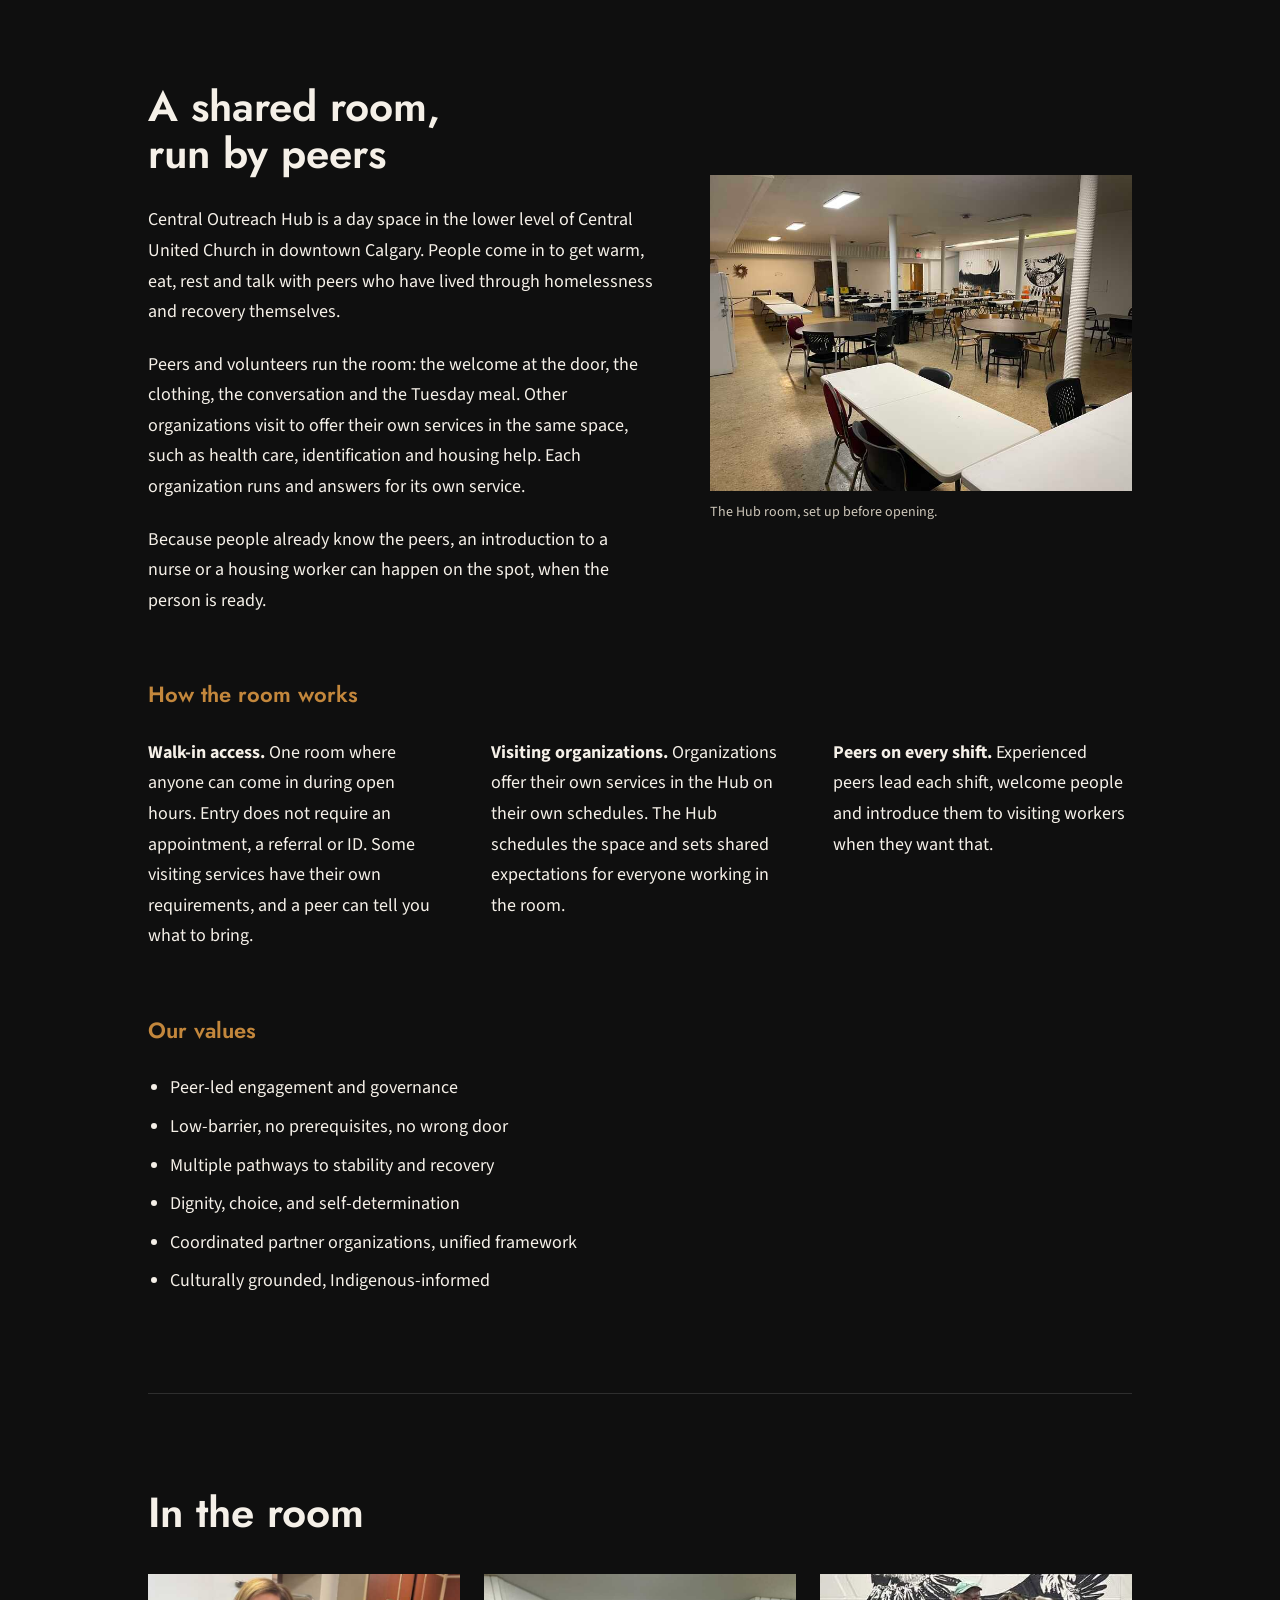
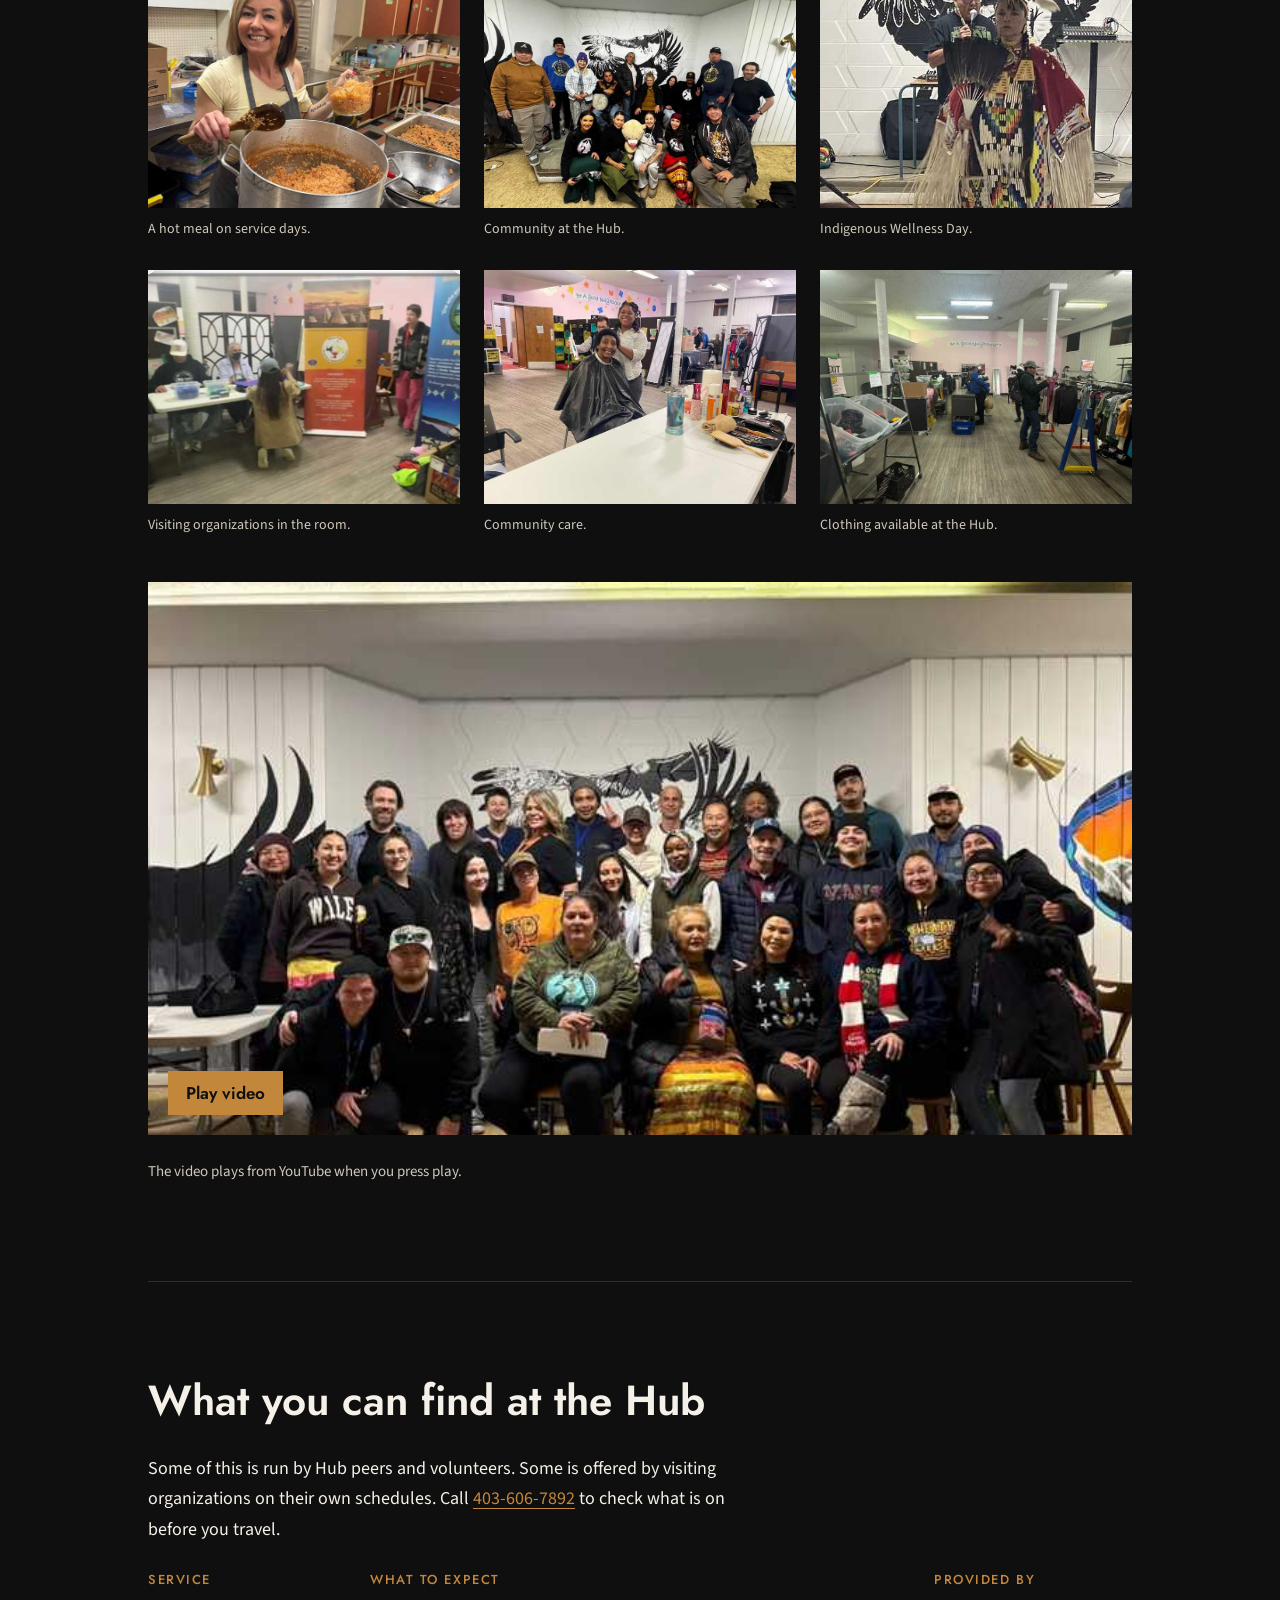
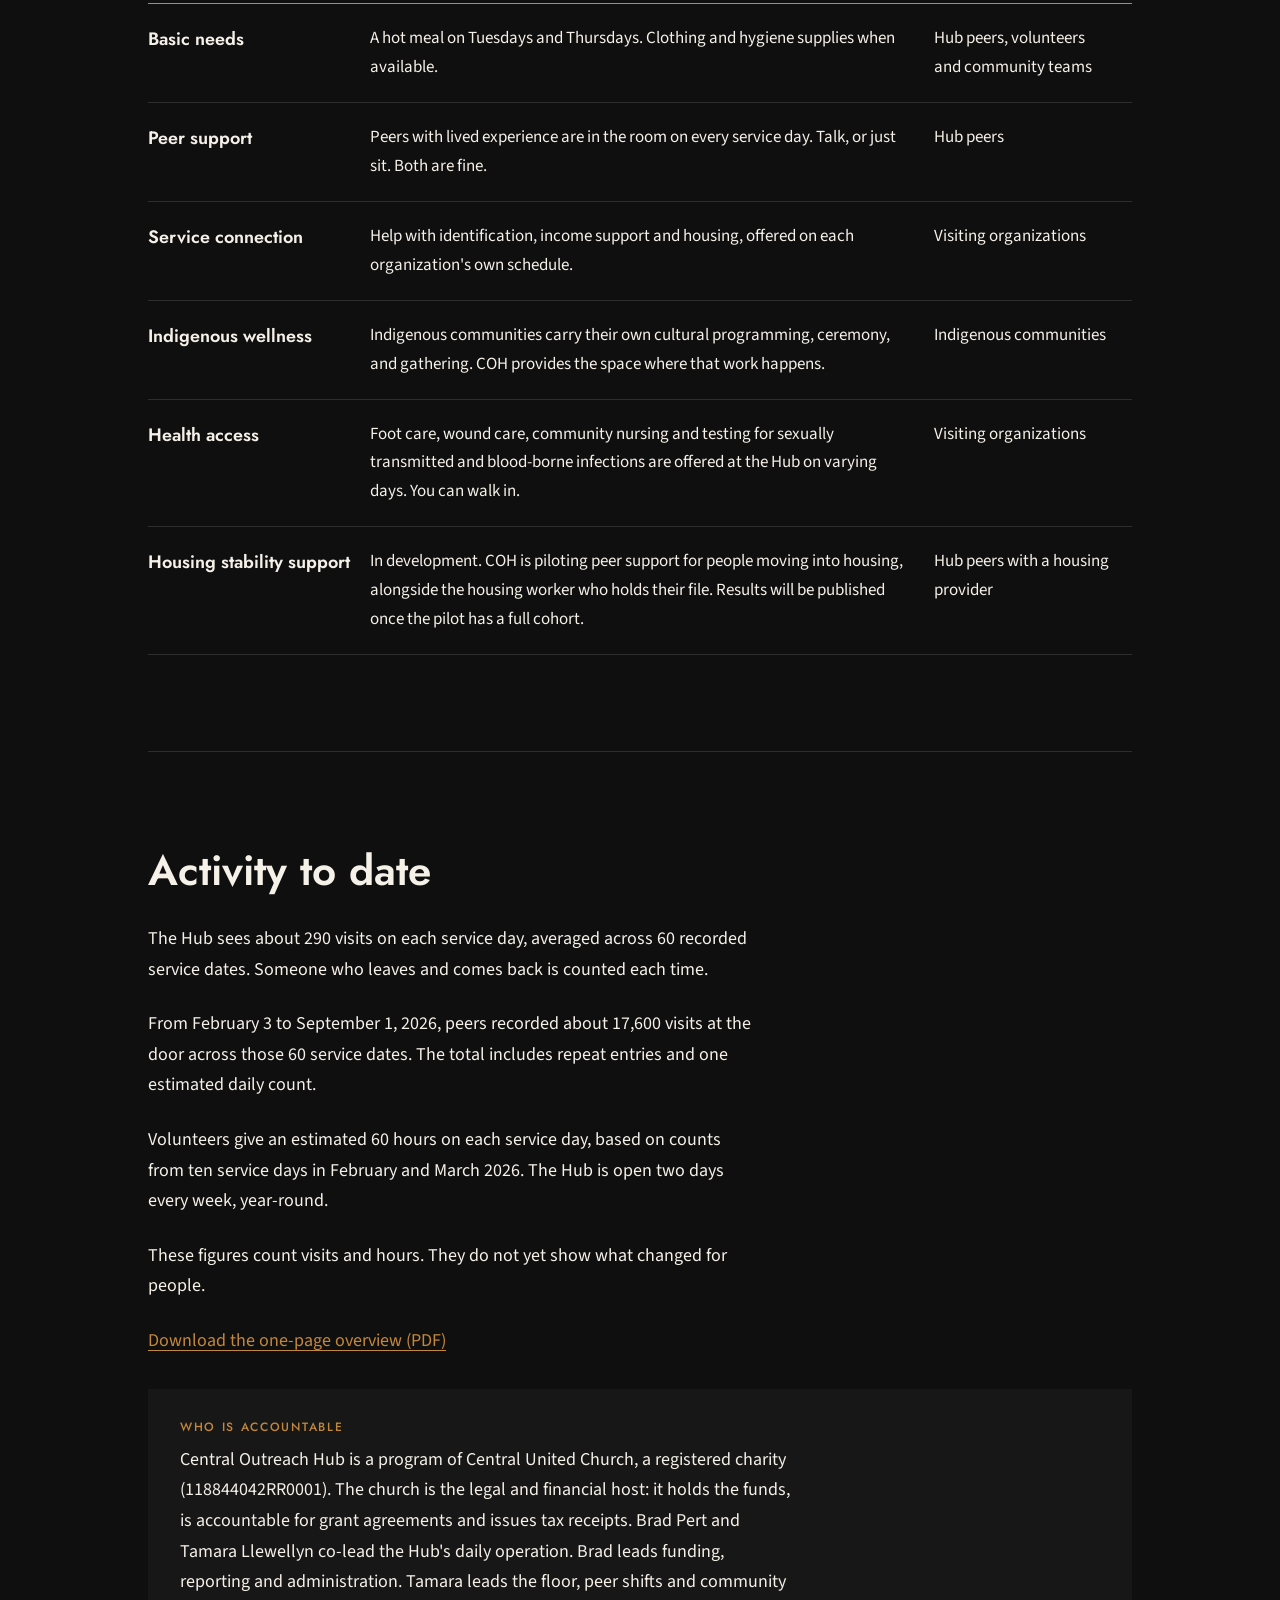
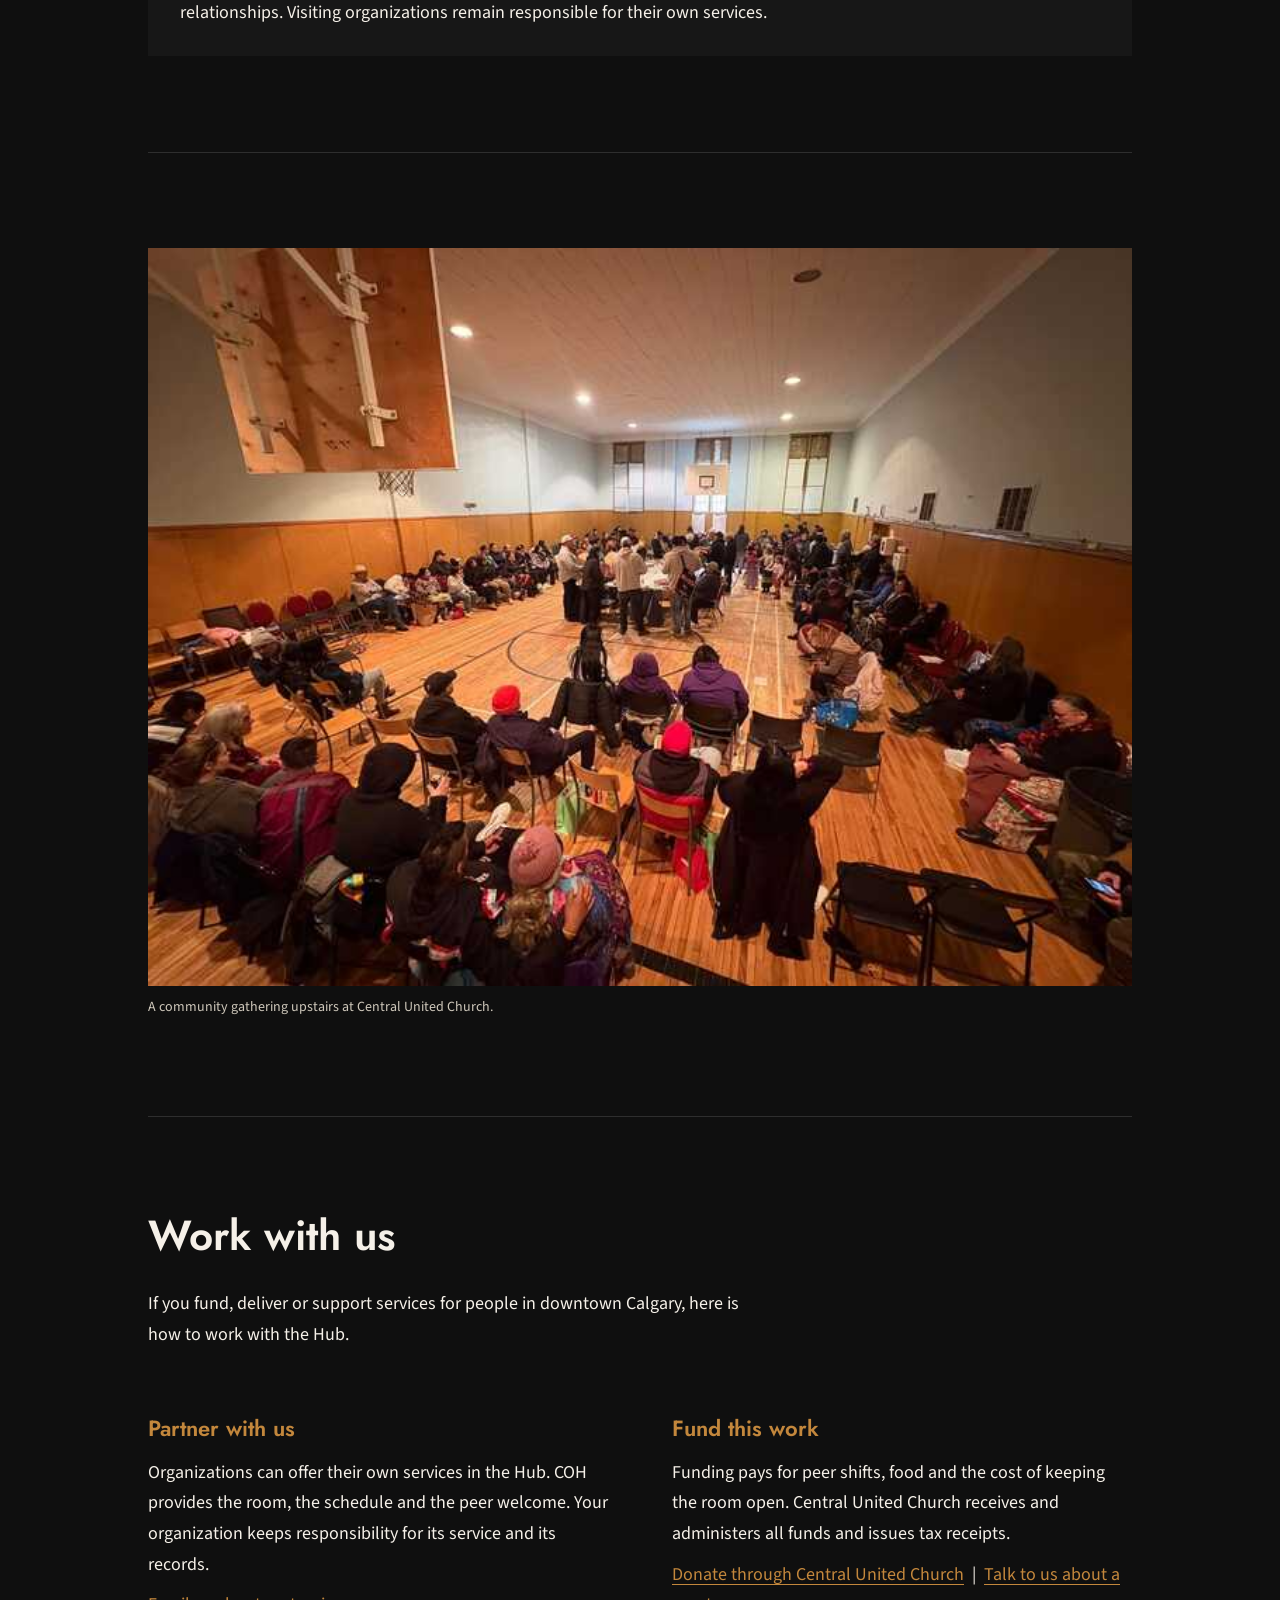
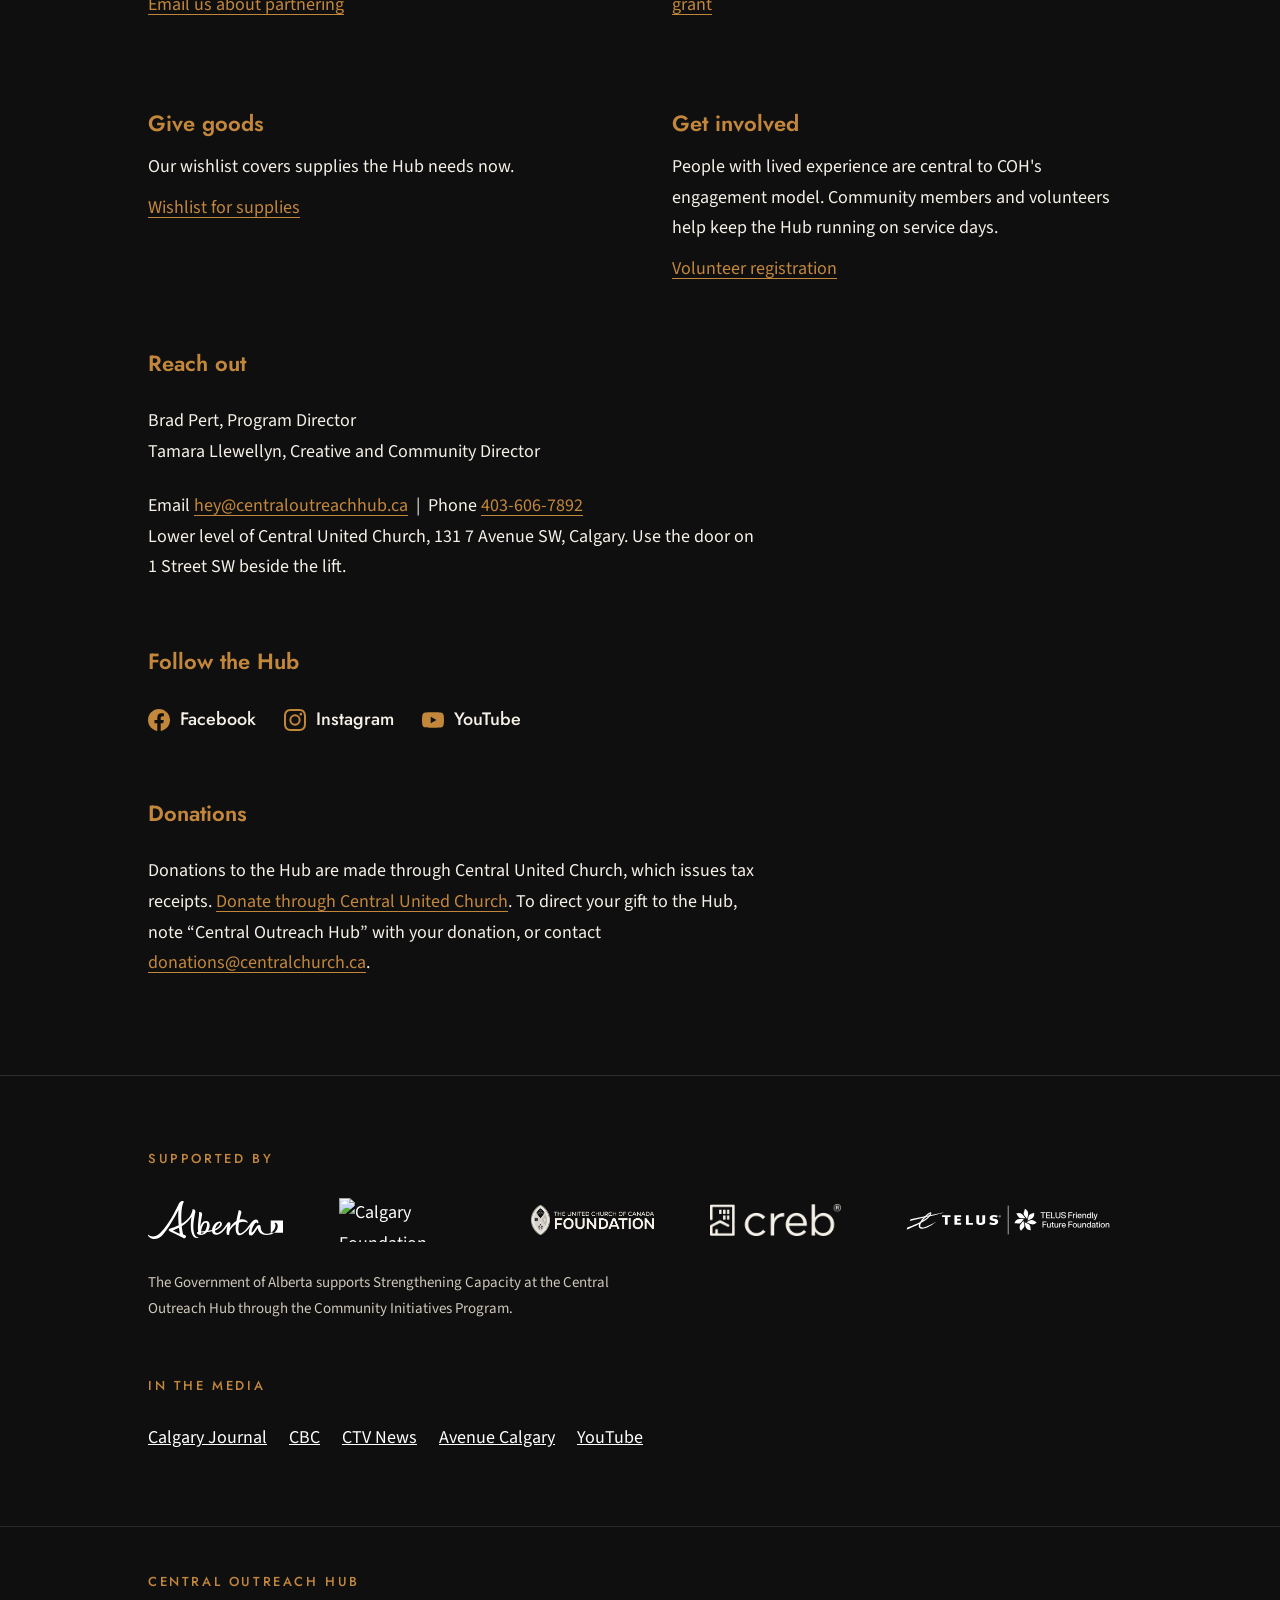
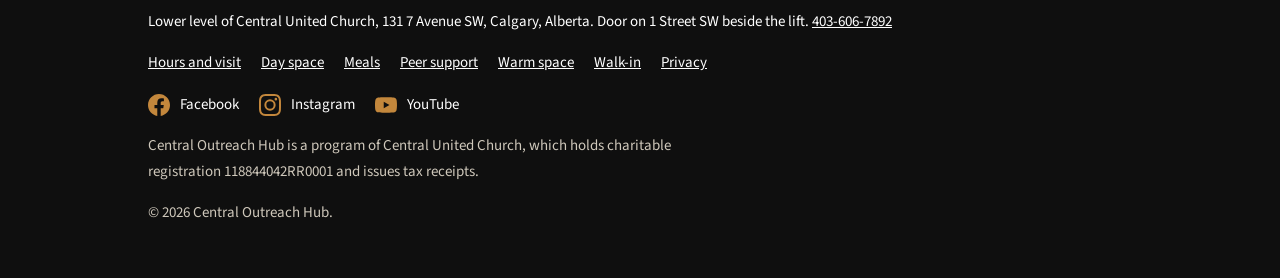
==== commit 3f1a7049: "Add Saturday to the schedule and icon links to social accounts List the Saturday meal and clothing i" ====
--- a/index.html
+++ b/index.html
@@ -160,6 +160,7 @@
         <tr><th scope="col">Day</th><th scope="col">Open</th><th scope="col">What is on</th></tr>
         <tr><td class="k">Tuesday</td><td>10:30 a.m. to 12:30 p.m.</td><td>Hot meal and peer support</td></tr>
         <tr><td class="k">Thursday</td><td>12:00 to 2:00 p.m.</td><td>Hot meal, peer support and Indigenous Wellness Day</td></tr>
+        <tr><td class="k">Saturday</td><td>2:00 to 5:00 p.m.</td><td>Meal and clothing, run by a separate group in the same building</td></tr>
       </table></div>
     <div class="callout">
       <span class="tag">Finding the door</span>
@@ -255,6 +256,8 @@
     <h3>Reach out</h3>
     <p>Brad Pert, Program Director<br>Tamara Llewellyn, Creative and Community Director</p>
     <p>Email <a href="mailto:hey@centraloutreachhub.ca">hey@centraloutreachhub.ca</a> &nbsp;|&nbsp; Phone <a href="tel:+14036067892">403-606-7892</a><br>Lower level of Central United Church, 131 7 Avenue SW, Calgary. Use the door on 1 Street SW beside the lift.</p>
+    <h3>Follow the Hub</h3>
+    <div class="social"><a href="https://www.facebook.com/profile.php?id=61561457046064" target="_blank" rel="noopener noreferrer"><svg aria-hidden="true" viewBox="0 0 24 24" fill="currentColor"><path d="M24 12.073c0-6.627-5.373-12-12-12s-12 5.373-12 12c0 5.99 4.388 10.954 10.125 11.854v-8.385H7.078v-3.47h3.047V9.43c0-3.007 1.792-4.669 4.533-4.669 1.312 0 2.686.235 2.686.235v2.953H15.83c-1.491 0-1.956.925-1.956 1.874v2.25h3.328l-.532 3.47h-2.796v8.385C19.612 23.027 24 18.062 24 12.073z"/></svg>Facebook</a><a href="https://www.instagram.com/centraloutreachyyc" target="_blank" rel="noopener noreferrer"><svg aria-hidden="true" viewBox="0 0 24 24" fill="currentColor"><path d="M12 2.163c3.204 0 3.584.012 4.85.07 3.252.148 4.771 1.691 4.919 4.919.058 1.265.069 1.645.069 4.849 0 3.205-.012 3.584-.069 4.849-.149 3.225-1.664 4.771-4.919 4.919-1.266.058-1.644.07-4.85.07-3.204 0-3.584-.012-4.849-.07-3.26-.149-4.771-1.699-4.919-4.92-.058-1.265-.07-1.644-.07-4.849 0-3.204.013-3.583.07-4.849.149-3.227 1.664-4.771 4.919-4.919 1.266-.057 1.645-.069 4.849-.069zM12 0C8.741 0 8.333.014 7.053.072 2.695.272.273 2.69.073 7.052.014 8.333 0 8.741 0 12c0 3.259.014 3.668.072 4.948.2 4.358 2.618 6.78 6.98 6.98C8.333 23.986 8.741 24 12 24c3.259 0 3.668-.014 4.948-.072 4.354-.2 6.782-2.618 6.979-6.98.059-1.28.073-1.689.073-4.948 0-3.259-.014-3.667-.072-4.947-.196-4.354-2.617-6.78-6.979-6.98C16.67.014 16.259 0 12 0zm0 5.838a6.162 6.162 0 100 12.324 6.162 6.162 0 000-12.324zM12 16a4 4 0 110-8 4 4 0 010 8zm6.406-11.845a1.44 1.44 0 100 2.881 1.44 1.44 0 000-2.881z"/></svg>Instagram</a><a href="https://youtu.be/IVtSOBE_x9M" target="_blank" rel="noopener noreferrer"><svg aria-hidden="true" viewBox="0 0 24 24" fill="currentColor"><path d="M23.498 6.186a3.016 3.016 0 00-2.122-2.136C19.505 3.545 12 3.545 12 3.545s-7.505 0-9.377.505A3.017 3.017 0 00.502 6.186C0 8.07 0 12 0 12s0 3.93.502 5.814a3.016 3.016 0 002.122 2.136c1.871.505 9.376.505 9.376.505s7.505 0 9.377-.505a3.015 3.015 0 002.122-2.136C24 15.93 24 12 24 12s0-3.93-.502-5.814zM9.545 15.568V8.432L15.818 12l-6.273 3.568z"/></svg>YouTube</a></div>
     <h3>Donations</h3>
     <p id="donate">Donations to the Hub are made through Central United Church, which issues tax receipts. <a href="https://centralchurch.ca/donate/" target="_blank" rel="noopener noreferrer">Donate through Central United Church</a>. To direct your gift to the Hub, note &ldquo;Central Outreach Hub&rdquo; with your donation, or contact <a href="mailto:donations@centralchurch.ca">donations@centralchurch.ca</a>.</p>
   </section>
@@ -286,7 +289,7 @@
   <span class="name">Central Outreach Hub</span>
   <span>Lower level of Central United Church, 131 7 Avenue SW, Calgary, Alberta. Door on 1 Street SW beside the lift. <a href="tel:+14036067892">403-606-7892</a></span>
   <div class="links"><a href="/visit">Hours and visit</a><a href="/day-space">Day space</a><a href="/meals">Meals</a><a href="/peer-support">Peer support</a><a href="/warm-space">Warm space</a><a href="/drop-in">Walk-in</a><a href="/privacy">Privacy</a></div>
-  <div class="social"><a href="https://www.facebook.com/profile.php?id=61561457046064" target="_blank" rel="noopener noreferrer">Facebook</a><a href="https://www.instagram.com/centraloutreachyyc" target="_blank" rel="noopener noreferrer">Instagram</a><a href="https://youtu.be/IVtSOBE_x9M" target="_blank" rel="noopener noreferrer">YouTube</a></div>
+  <div class="social"><a href="https://www.facebook.com/profile.php?id=61561457046064" target="_blank" rel="noopener noreferrer"><svg aria-hidden="true" viewBox="0 0 24 24" fill="currentColor"><path d="M24 12.073c0-6.627-5.373-12-12-12s-12 5.373-12 12c0 5.99 4.388 10.954 10.125 11.854v-8.385H7.078v-3.47h3.047V9.43c0-3.007 1.792-4.669 4.533-4.669 1.312 0 2.686.235 2.686.235v2.953H15.83c-1.491 0-1.956.925-1.956 1.874v2.25h3.328l-.532 3.47h-2.796v8.385C19.612 23.027 24 18.062 24 12.073z"/></svg>Facebook</a><a href="https://www.instagram.com/centraloutreachyyc" target="_blank" rel="noopener noreferrer"><svg aria-hidden="true" viewBox="0 0 24 24" fill="currentColor"><path d="M12 2.163c3.204 0 3.584.012 4.85.07 3.252.148 4.771 1.691 4.919 4.919.058 1.265.069 1.645.069 4.849 0 3.205-.012 3.584-.069 4.849-.149 3.225-1.664 4.771-4.919 4.919-1.266.058-1.644.07-4.85.07-3.204 0-3.584-.012-4.849-.07-3.26-.149-4.771-1.699-4.919-4.92-.058-1.265-.07-1.644-.07-4.849 0-3.204.013-3.583.07-4.849.149-3.227 1.664-4.771 4.919-4.919 1.266-.057 1.645-.069 4.849-.069zM12 0C8.741 0 8.333.014 7.053.072 2.695.272.273 2.69.073 7.052.014 8.333 0 8.741 0 12c0 3.259.014 3.668.072 4.948.2 4.358 2.618 6.78 6.98 6.98C8.333 23.986 8.741 24 12 24c3.259 0 3.668-.014 4.948-.072 4.354-.2 6.782-2.618 6.979-6.98.059-1.28.073-1.689.073-4.948 0-3.259-.014-3.667-.072-4.947-.196-4.354-2.617-6.78-6.979-6.98C16.67.014 16.259 0 12 0zm0 5.838a6.162 6.162 0 100 12.324 6.162 6.162 0 000-12.324zM12 16a4 4 0 110-8 4 4 0 010 8zm6.406-11.845a1.44 1.44 0 100 2.881 1.44 1.44 0 000-2.881z"/></svg>Instagram</a><a href="https://youtu.be/IVtSOBE_x9M" target="_blank" rel="noopener noreferrer"><svg aria-hidden="true" viewBox="0 0 24 24" fill="currentColor"><path d="M23.498 6.186a3.016 3.016 0 00-2.122-2.136C19.505 3.545 12 3.545 12 3.545s-7.505 0-9.377.505A3.017 3.017 0 00.502 6.186C0 8.07 0 12 0 12s0 3.93.502 5.814a3.016 3.016 0 002.122 2.136c1.871.505 9.376.505 9.376.505s7.505 0 9.377-.505a3.015 3.015 0 002.122-2.136C24 15.93 24 12 24 12s0-3.93-.502-5.814zM9.545 15.568V8.432L15.818 12l-6.273 3.568z"/></svg>YouTube</a></div>
   <span class="legal">Central Outreach Hub is a program of Central United Church, which holds charitable registration 118844042RR0001 and issues tax receipts.</span>
   <span class="legal">&copy; 2026 Central Outreach Hub.</span>
 </div></footer>
--- a/site.css
+++ b/site.css
@@ -62,7 +62,7 @@
 
 /* Panels */
 .pages { padding-top: 32px; padding-bottom: 52px; display: flex; flex-direction: column; gap: 26px; }
-.page { background: var(--panel); border: 1px solid var(--line); padding: 42px 44px; display: flex; flex-direction: column; gap: 18px; }
+.page { display: flex; flex-direction: column; gap: 18px; }
 .page h2 { font-size: 30px; line-height: 1.15; }
 .page h3 { font-size: 20px; color: var(--gold); margin-top: 6px; }
 .page p, .page li { max-width: 66ch; }
@@ -70,6 +70,7 @@
 .page a.btn.gold, .page a.btn.dark { text-decoration: none; }
 .page a.btn.gold { color: var(--black); }
 .page a.btn.dark { color: var(--gold); }
+.page a.btn.dark:hover { color: var(--black); }
 .callout { background: #211E19; border-left: 4px solid var(--gold); padding: 16px 20px; display: flex; flex-direction: column; gap: 4px; }
 .callout p { max-width: 70ch; }
 .tag { font-family: var(--head); font-weight: 500; font-size: 12px; letter-spacing: 0.14em; text-transform: uppercase; color: var(--gold); }
@@ -122,7 +123,6 @@
   .hero .sub { font-size: 17px; }
   .cols3, .cols2 { grid-template-columns: minmax(0, 1fr); }
   .photos { grid-template-columns: repeat(2, minmax(0, 1fr)); gap: 12px; }
-  .page { padding: 28px 20px; }
   .page h2 { font-size: 25px; }
   .topbar { padding: 12px 0; }
   .topbar nav { margin-left: 0; gap: 4px 18px; }
@@ -145,8 +145,8 @@
 .hero .sub { font-size: 20px; line-height: 1.6; }
 
 .pages { padding-top: 0; padding-bottom: 0; gap: 0; }
-.page { background: none; border: 0; border-top: 1px solid var(--line); padding: 96px 0; gap: 24px; }
-.page:first-child { border-top: 0; }
+.page { border: 0; background: linear-gradient(var(--line), var(--line)) top / 100% 1px no-repeat; padding: 96px 0; gap: 24px; }
+.page:first-child { background: none; }
 .page h2 { font-size: clamp(30px, 4vw, 42px); line-height: 1.12; margin-bottom: 6px; }
 .page h2:not(:first-child) { margin-top: 44px; }
 .page h3 { font-size: 22px; margin-top: 36px; }
@@ -191,3 +191,10 @@
   .callout { padding: 22px 22px; }
   .band .in { padding-top: 52px; padding-bottom: 52px; }
 }
+
+/* Social links with icons */
+.social { display: flex; flex-wrap: wrap; gap: 12px 28px; }
+.social a { display: inline-flex; align-items: center; gap: 10px; text-decoration: none; }
+.social a:hover { text-decoration: underline; }
+.social svg { width: 22px; height: 22px; flex: none; fill: var(--gold); }
+.page .social a { color: var(--cream); font-family: var(--head); font-weight: 500; }
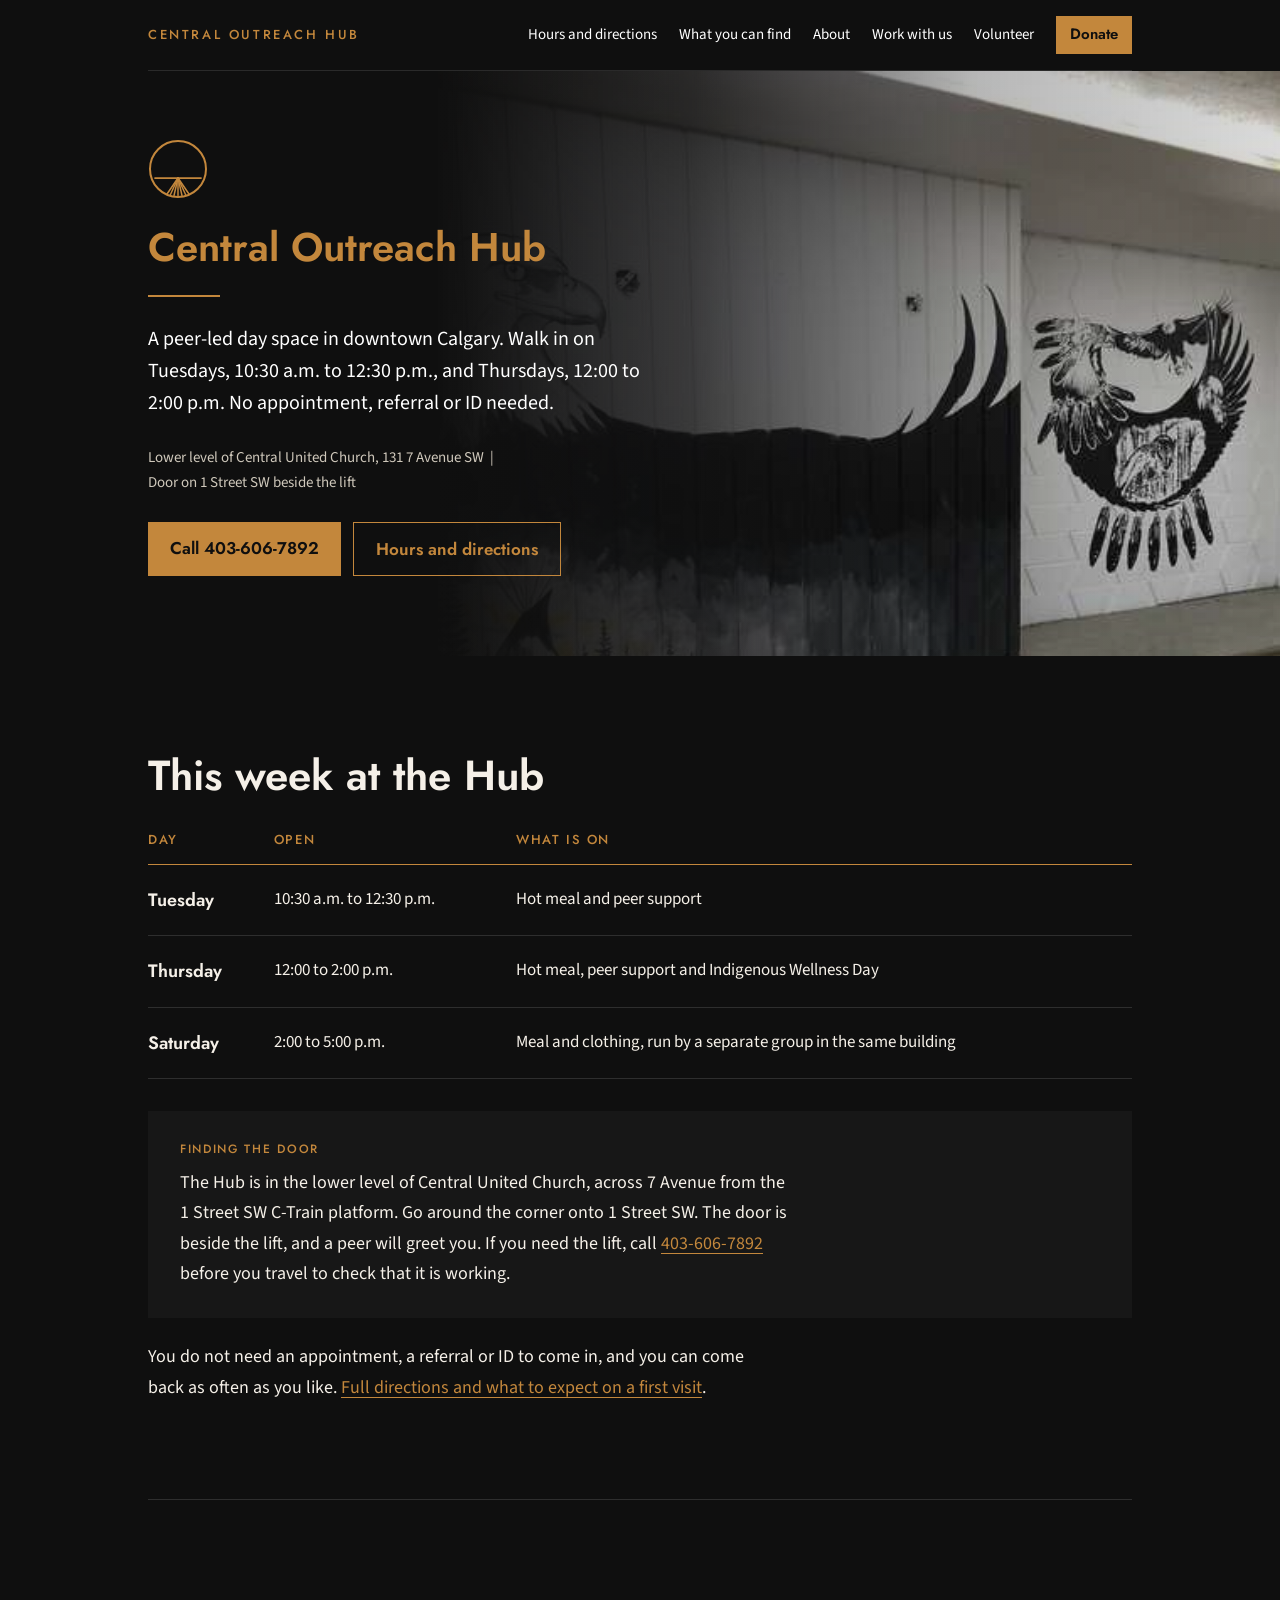
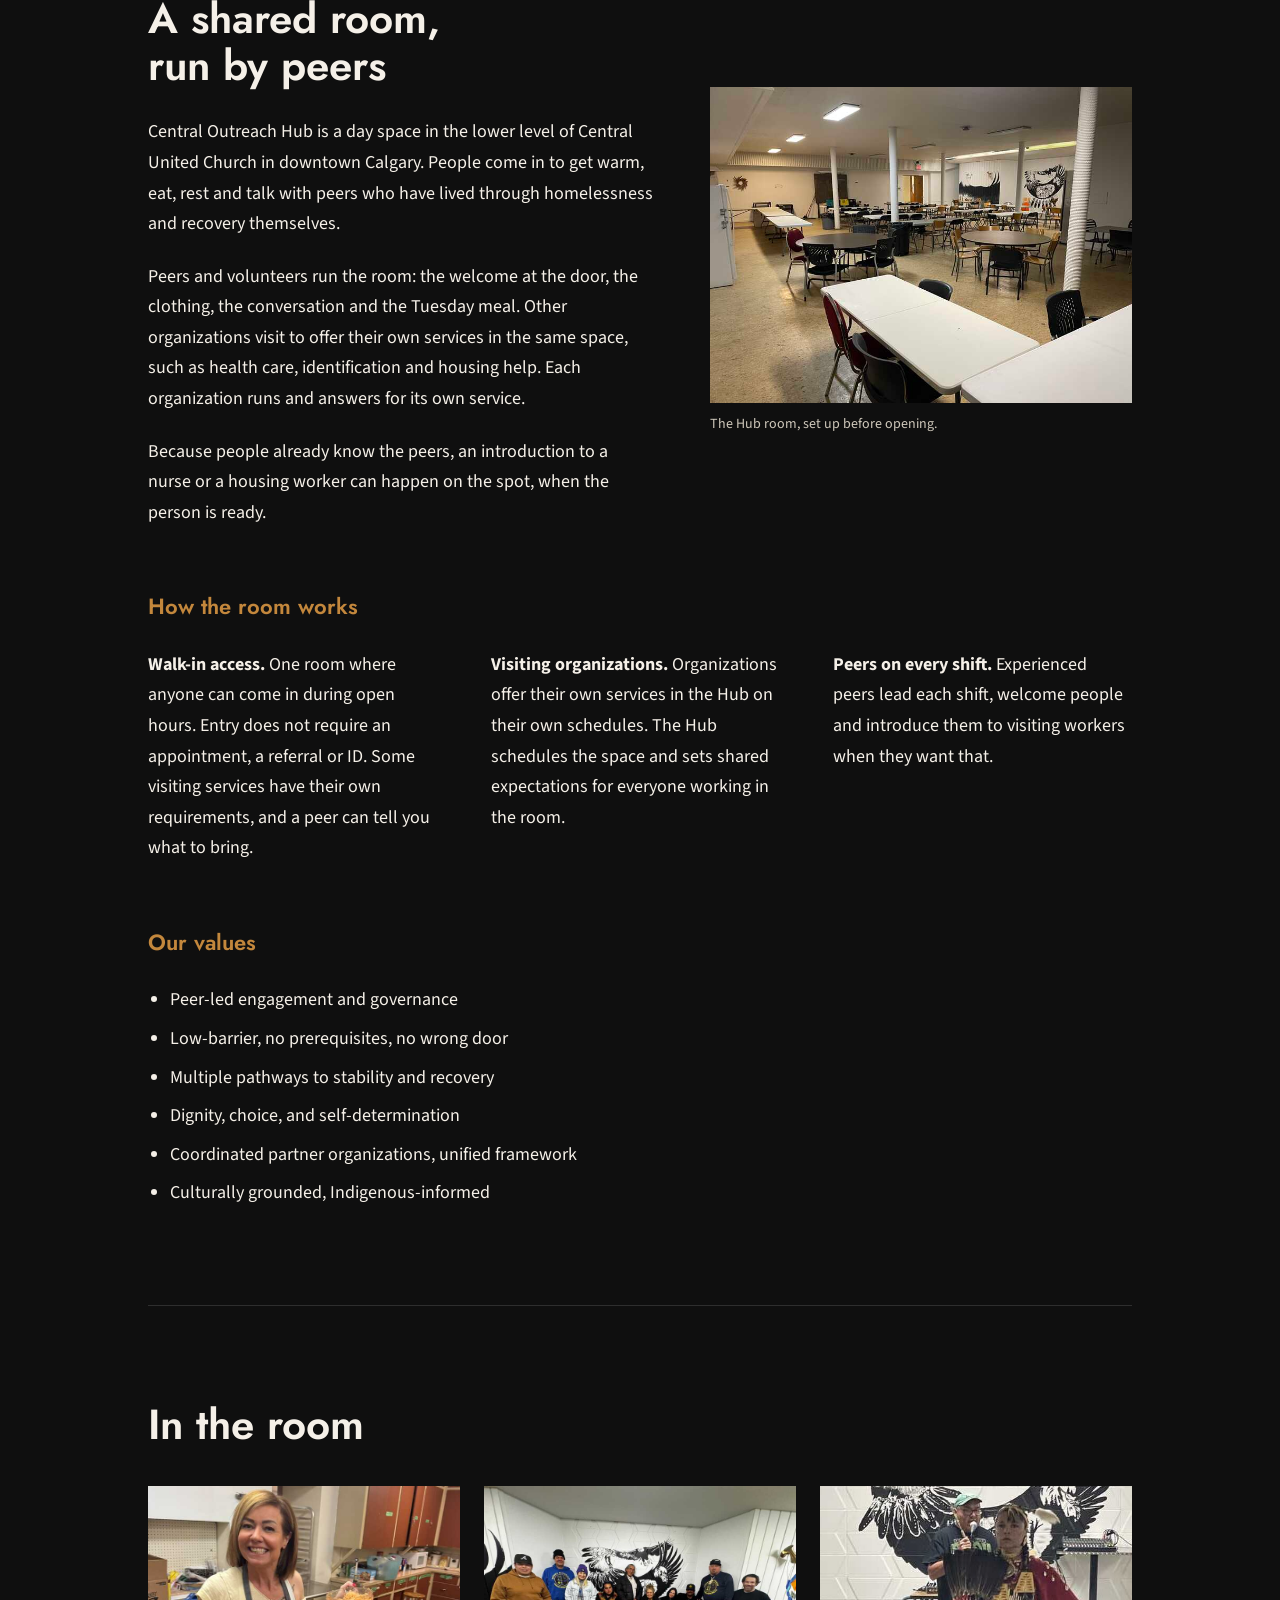
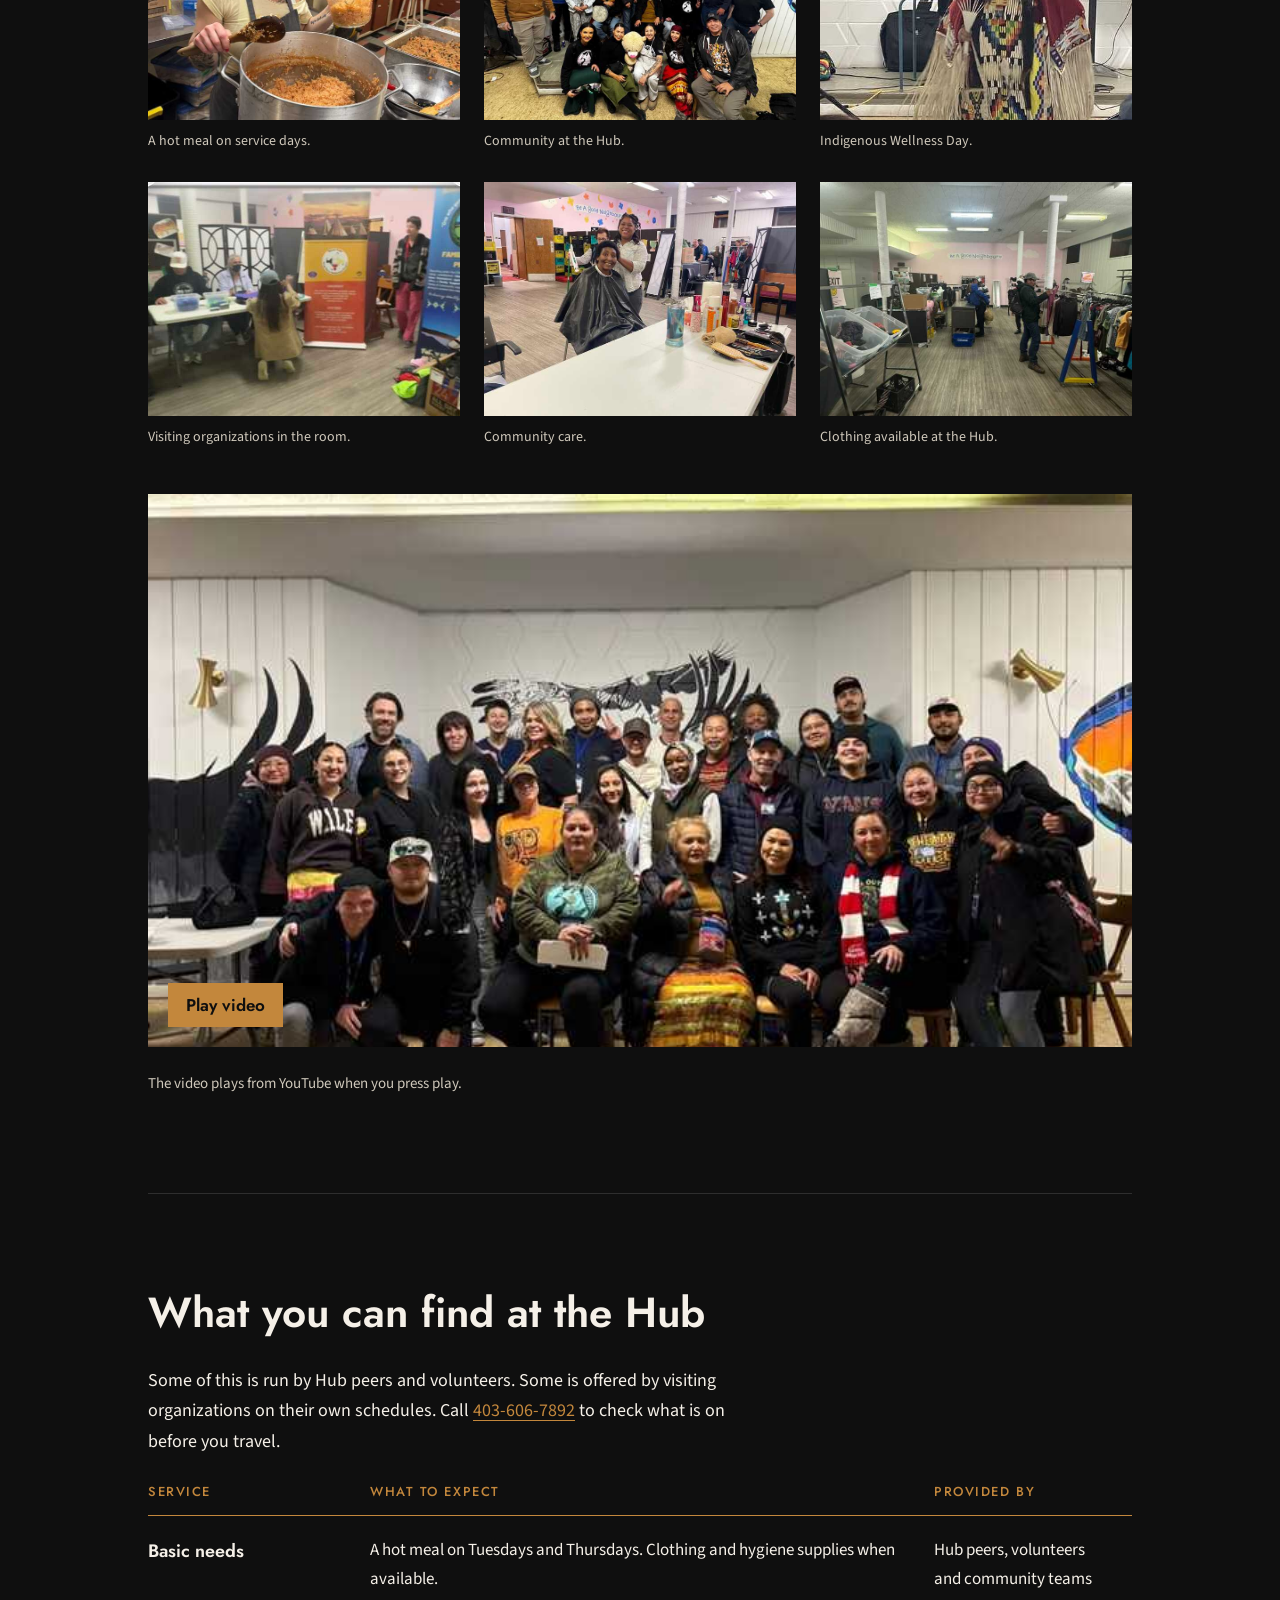
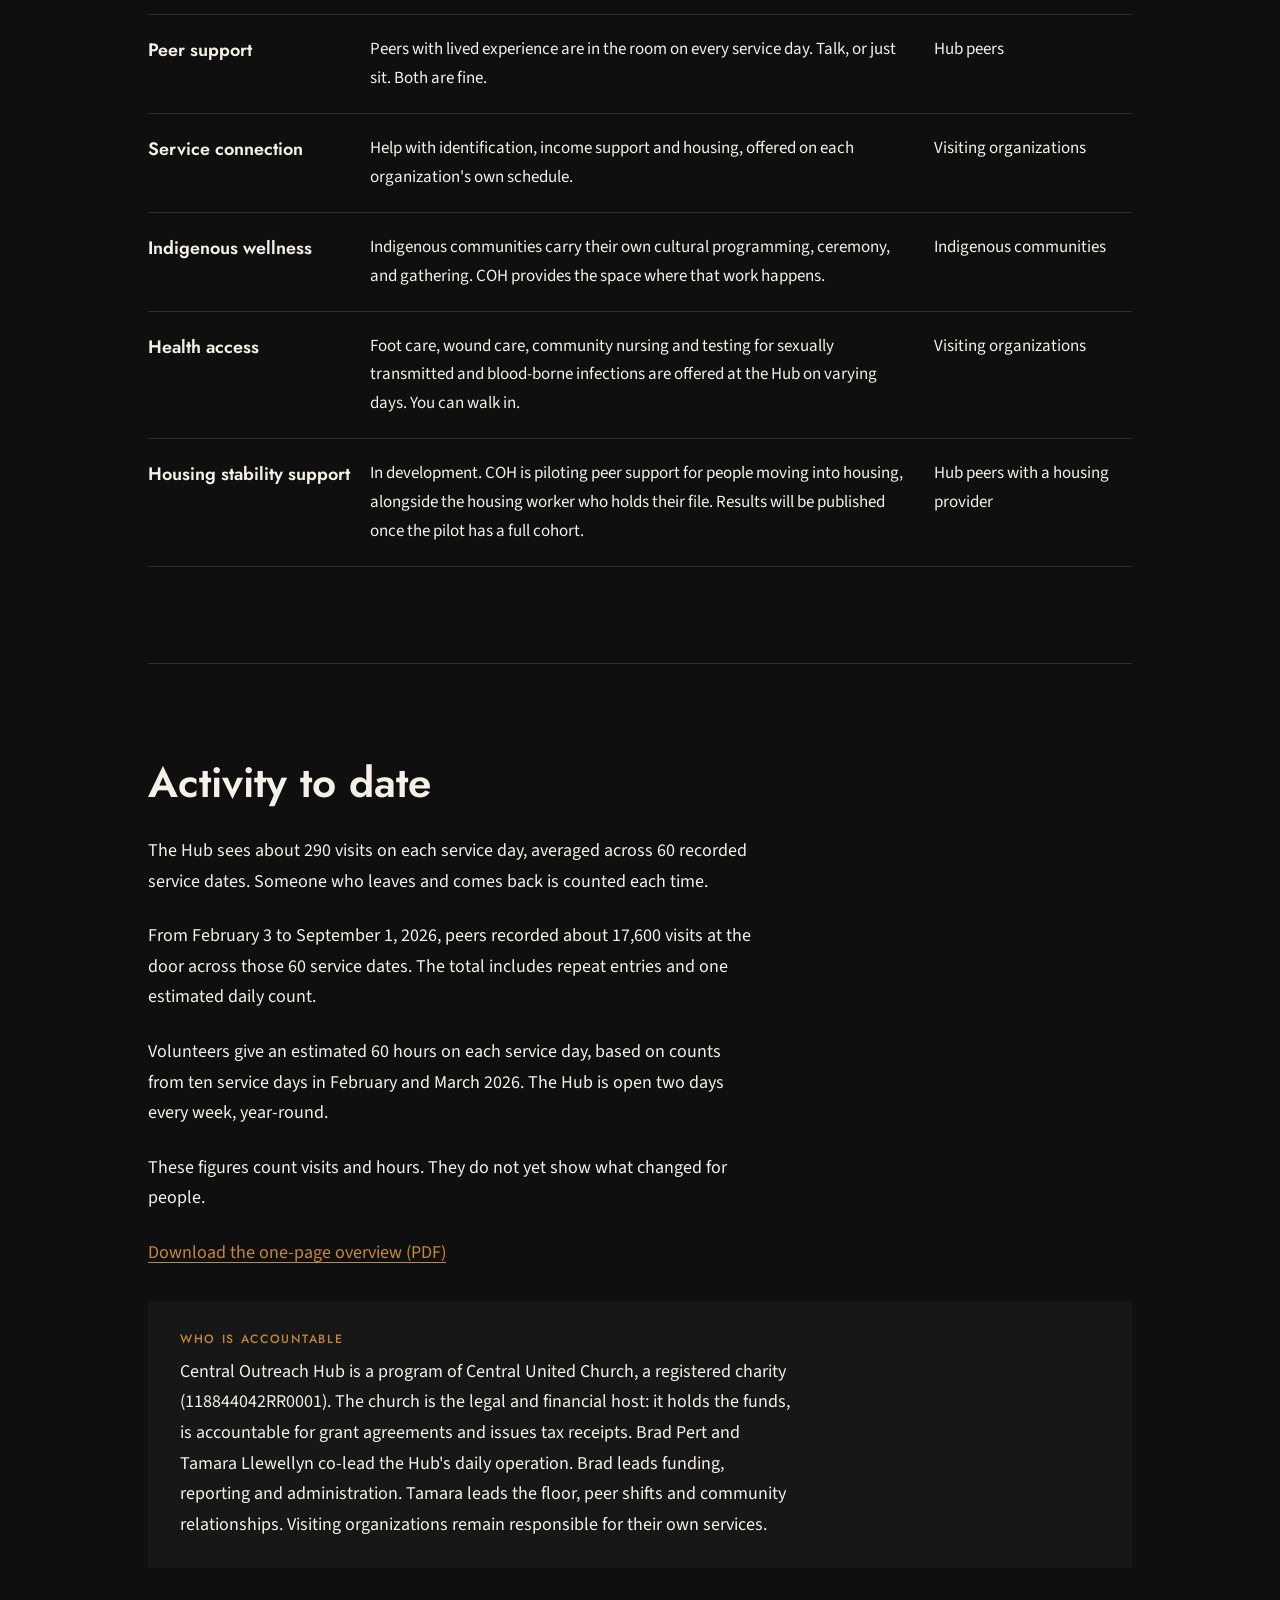
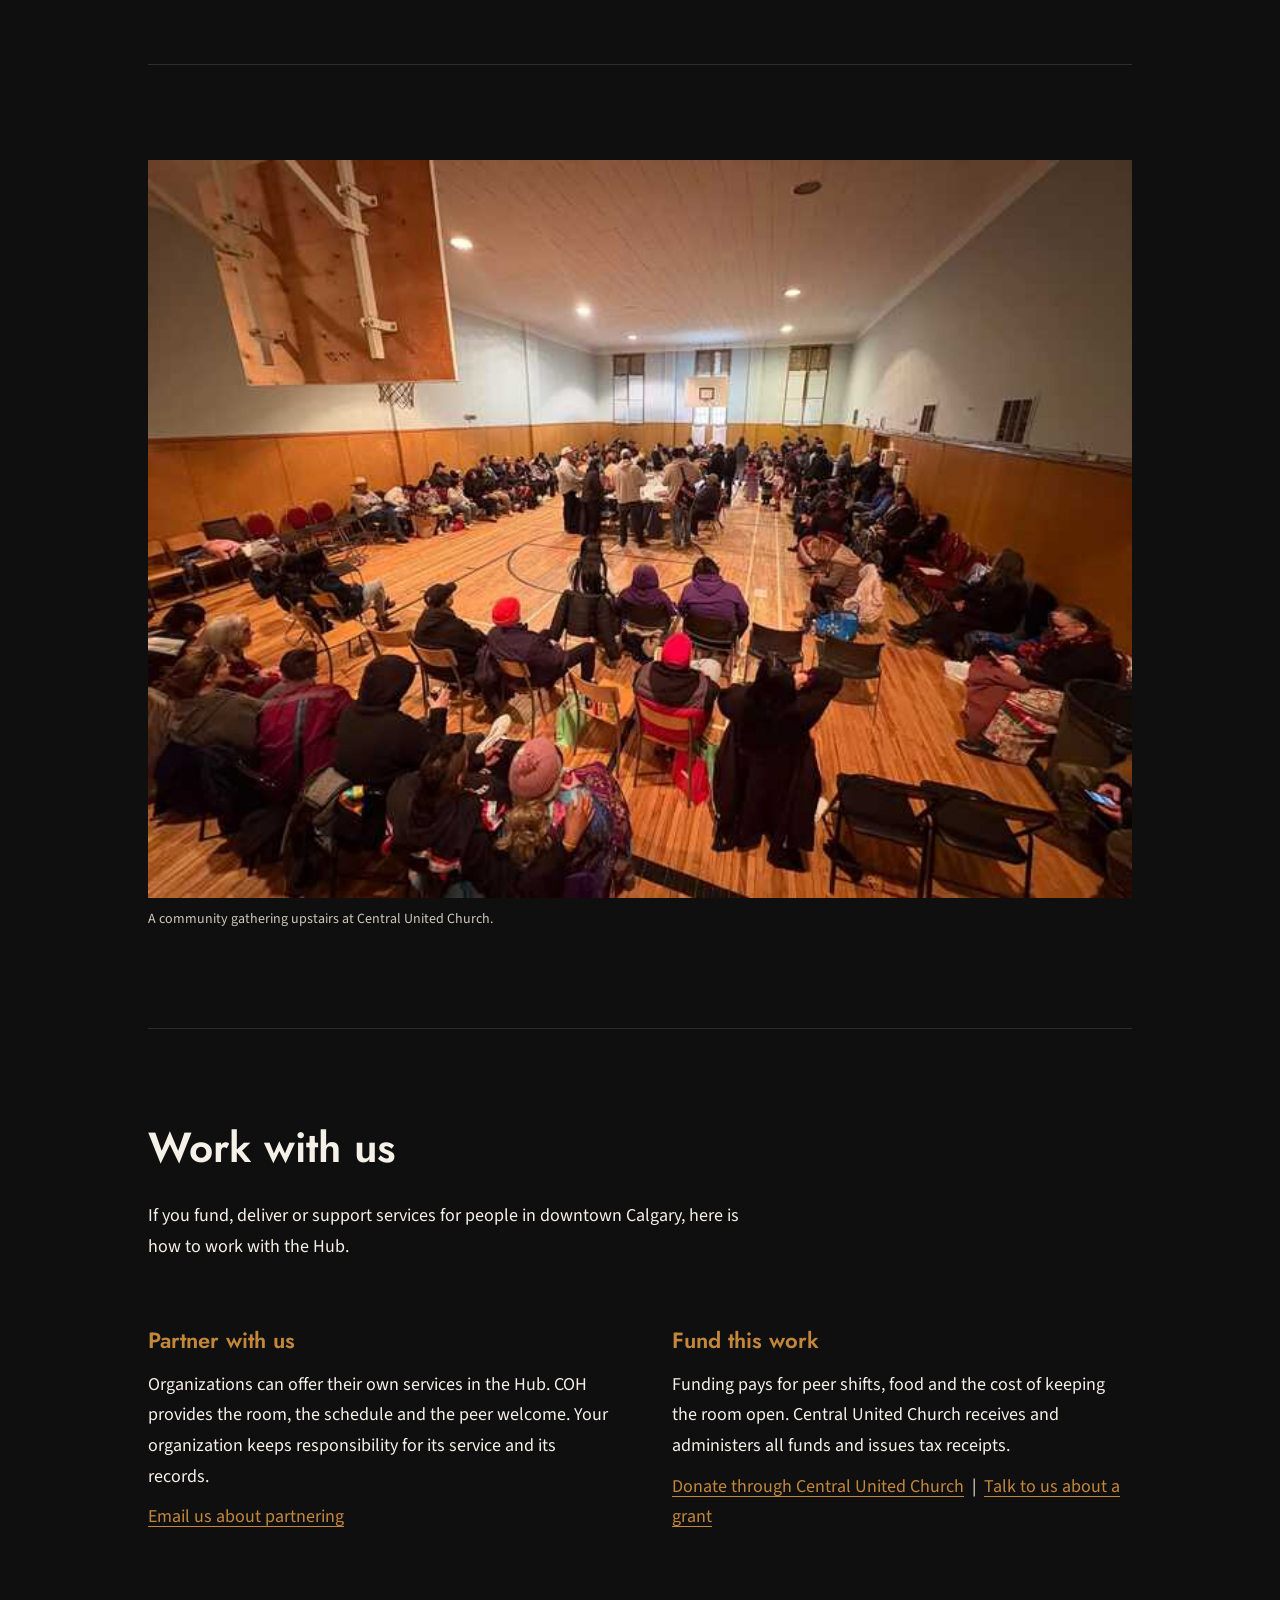
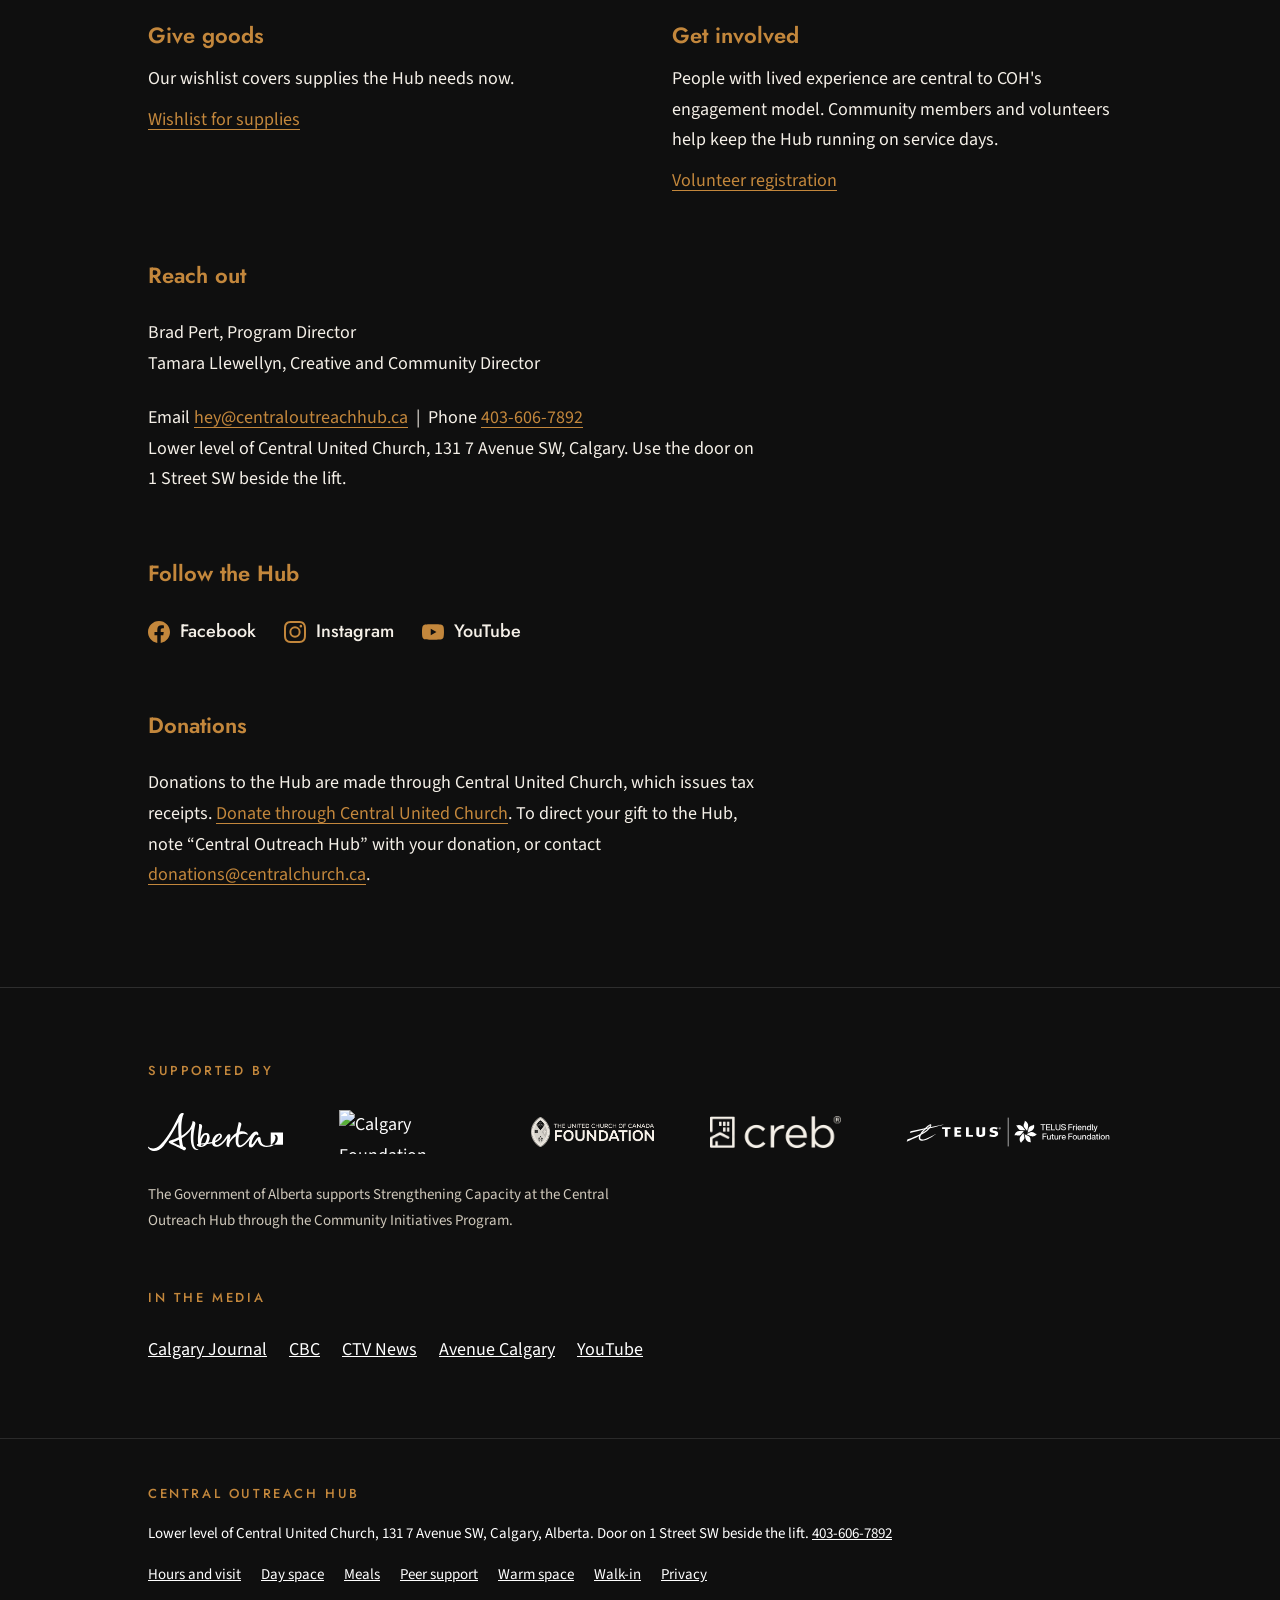
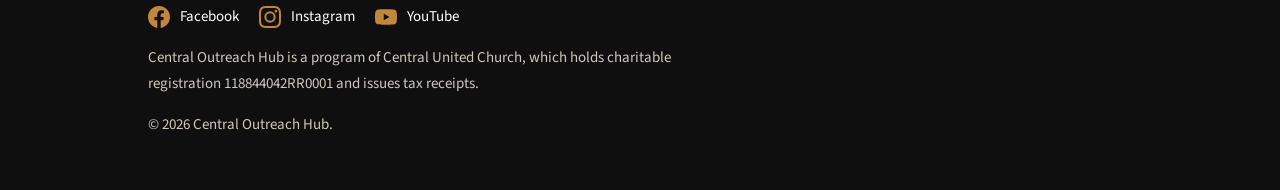
==== commit fb7d20a7: "Crop the cover photo after the middle mural and use the Hub's name as the headline The cover photo n" ====
--- a/index.html
+++ b/index.html
@@ -143,9 +143,9 @@
   <div class="hero solo">
     <div class="txt">
       <svg class="mark" viewBox="0 0 120 120" fill="none" xmlns="http://www.w3.org/2000/svg" role="img" aria-label="Central Outreach Hub logo"><defs><clipPath id="lg"><circle cx="60" cy="60" r="55"/></clipPath></defs><circle cx="60" cy="60" r="56" stroke="#C3873C" stroke-width="4"/><g clip-path="url(#lg)" stroke="#C3873C" stroke-linecap="round"><line x1="14" y1="78" x2="106" y2="78" stroke-width="3.5"/><line x1="60" y1="78" x2="36" y2="113" stroke-width="3"/><line x1="60" y1="78" x2="44" y2="113" stroke-width="3"/><line x1="60" y1="78" x2="52" y2="113" stroke-width="3"/><line x1="60" y1="78" x2="60" y2="113" stroke-width="3"/><line x1="60" y1="78" x2="68" y2="113" stroke-width="3"/><line x1="60" y1="78" x2="76" y2="113" stroke-width="3"/><line x1="60" y1="78" x2="84" y2="113" stroke-width="3"/></g></svg>
-      <h1>A warm room, a hot meal and peers who have been there.</h1>
+      <h1>Central Outreach Hub</h1>
       <div class="line"></div>
-      <p class="sub">Walk in on Tuesdays, 10:30 a.m. to 12:30 p.m., and Thursdays, 12:00 to 2:00 p.m. You do not need an appointment, a referral or ID.</p>
+      <p class="sub">A peer-led day space in downtown Calgary. Walk in on Tuesdays, 10:30 a.m. to 12:30 p.m., and Thursdays, 12:00 to 2:00 p.m. No appointment, referral or ID needed.</p>
       <p class="meta">Lower level of Central United Church, 131 7 Avenue SW &nbsp;|&nbsp; Door on 1 Street SW beside the lift</p>
       <div class="btns"><a class="btn gold" href="tel:+14036067892">Call 403-606-7892</a><a class="btn outline" href="/visit">Hours and directions</a></div>
     </div>
--- a/site.css
+++ b/site.css
@@ -37,7 +37,7 @@
 .topbar nav a.give { background: var(--gold); color: var(--black); font-family: var(--head); font-weight: 600; padding: 6px 14px; }
 .topbar nav a.give:hover { color: var(--black); background: #D29A52; }
 /* The mural in the Hub room sits behind the cover text */
-.mural { background: linear-gradient(90deg, rgba(15,15,15,0.96) 0%, rgba(15,15,15,0.9) 46%, rgba(15,15,15,0.45) 100%), url(/img/hero-room.jpg) right center / cover no-repeat; }
+.mural { background: linear-gradient(90deg, rgba(15,15,15,1) 0%, rgba(15,15,15,1) 34%, rgba(15,15,15,0.8) 54%, rgba(15,15,15,0.3) 76%, rgba(15,15,15,0.15) 100%), url(/img/hero-room.jpg) right center / auto 100% no-repeat, var(--black); }
 .hero { display: grid; grid-template-columns: minmax(0, 1.25fr) minmax(0, 1fr); gap: 44px; align-items: center; padding: 48px 0 56px; }
 .hero.solo { grid-template-columns: minmax(0, 1fr); padding: 44px 0 52px; }
 .hero.solo .txt { max-width: 500px; }
@@ -114,7 +114,7 @@
 footer .legal { color: var(--cover-soft); max-width: 80ch; }
 
 @media (max-width: 760px) {
-  .mural { background: linear-gradient(rgba(15,15,15,0.82), rgba(15,15,15,0.82)), url(/img/hero-room.jpg) center / cover no-repeat; }
+  .mural { background: linear-gradient(rgba(15,15,15,0.8), rgba(15,15,15,0.8)), url(/img/hero-room.jpg) 92% center / cover no-repeat; }
   .hero, .split { grid-template-columns: minmax(0, 1fr); }
   .hero { padding: 26px 0 36px; gap: 26px; }
   .hero .mark, .hero.solo .mark { width: 52px; height: 52px; }
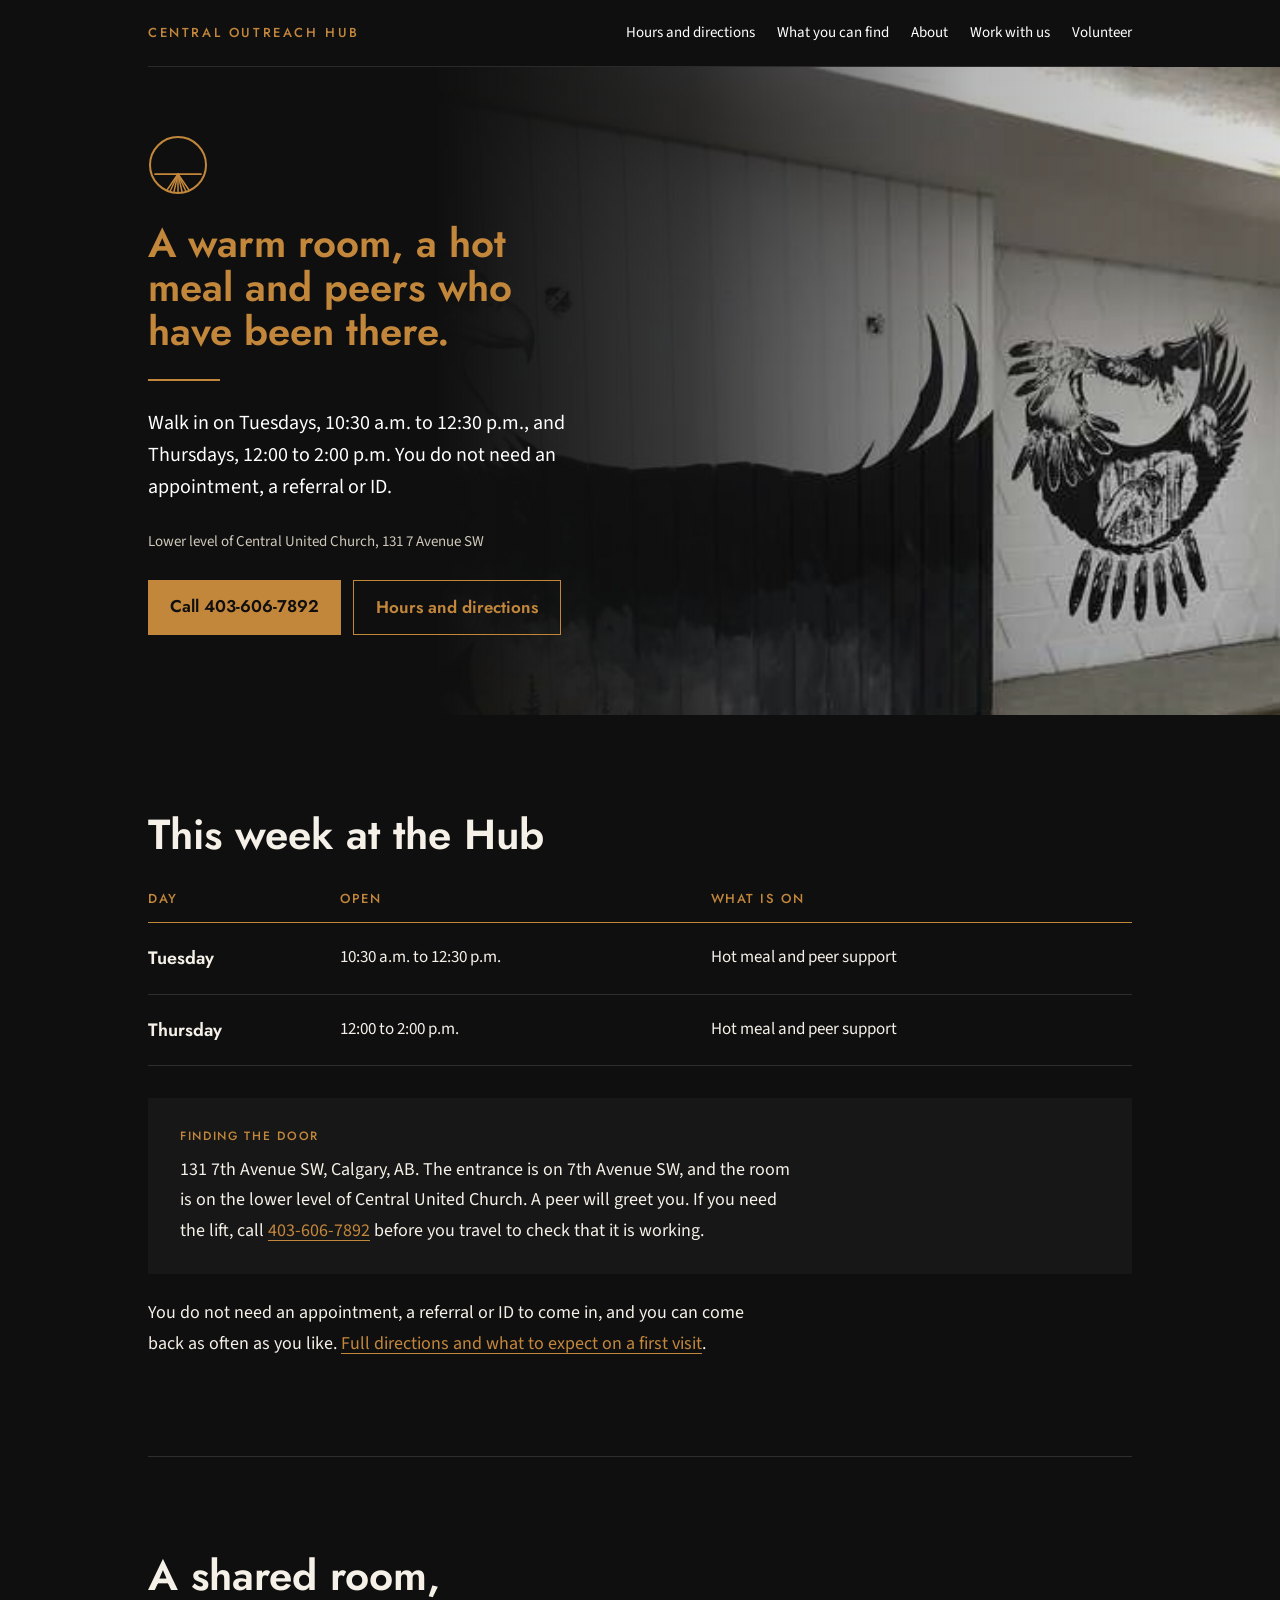
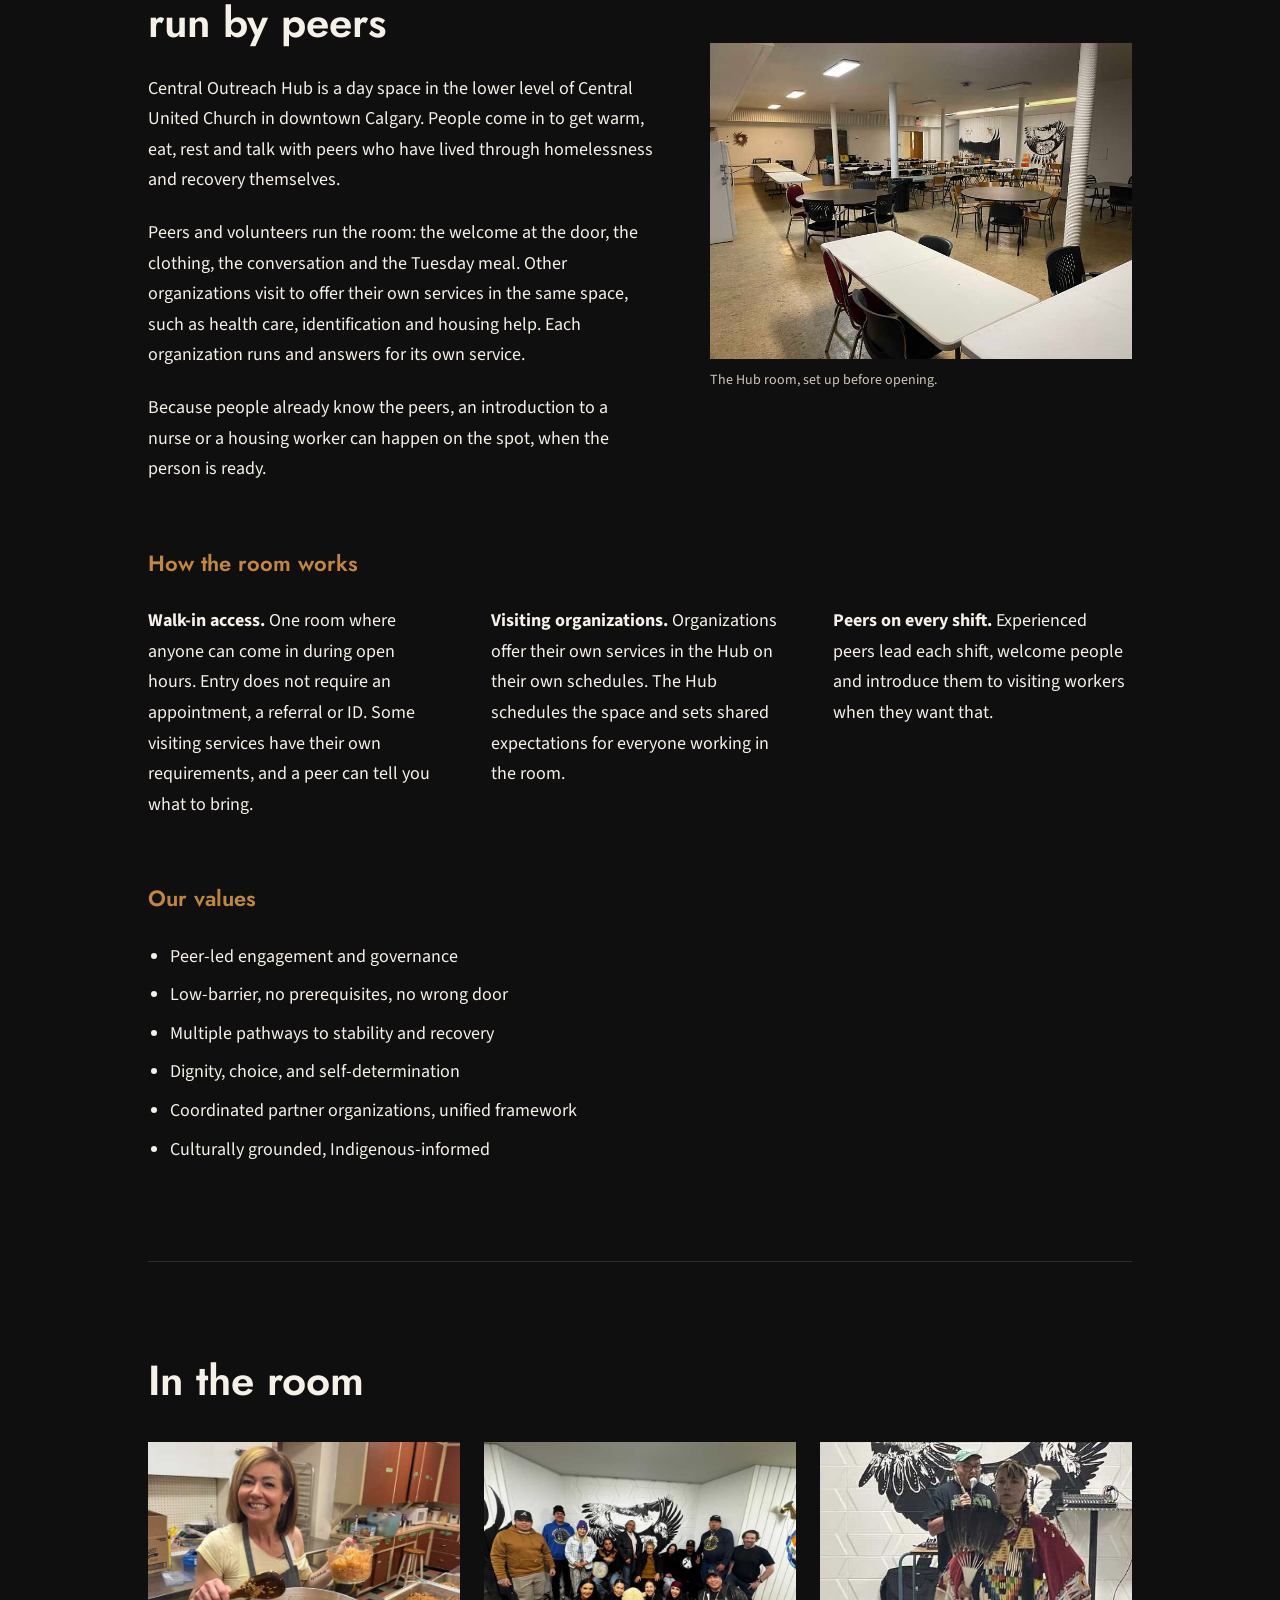
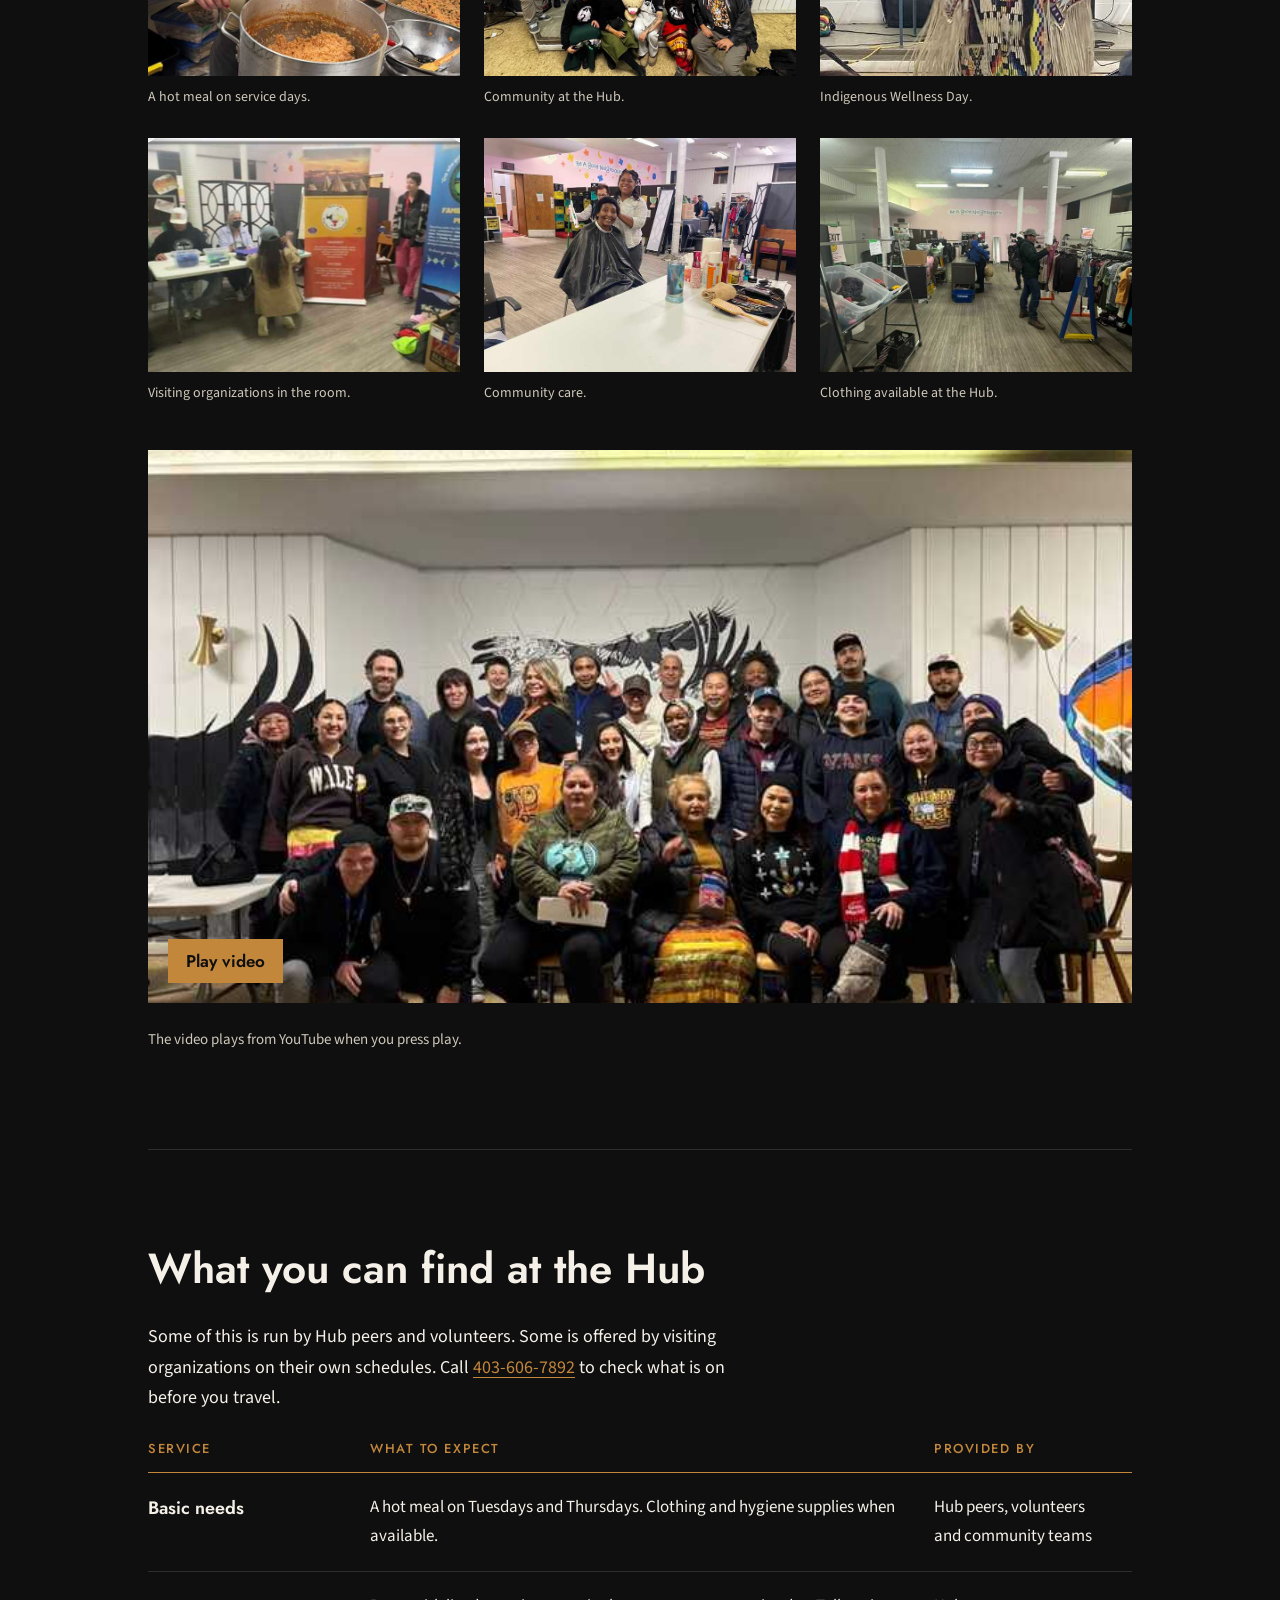
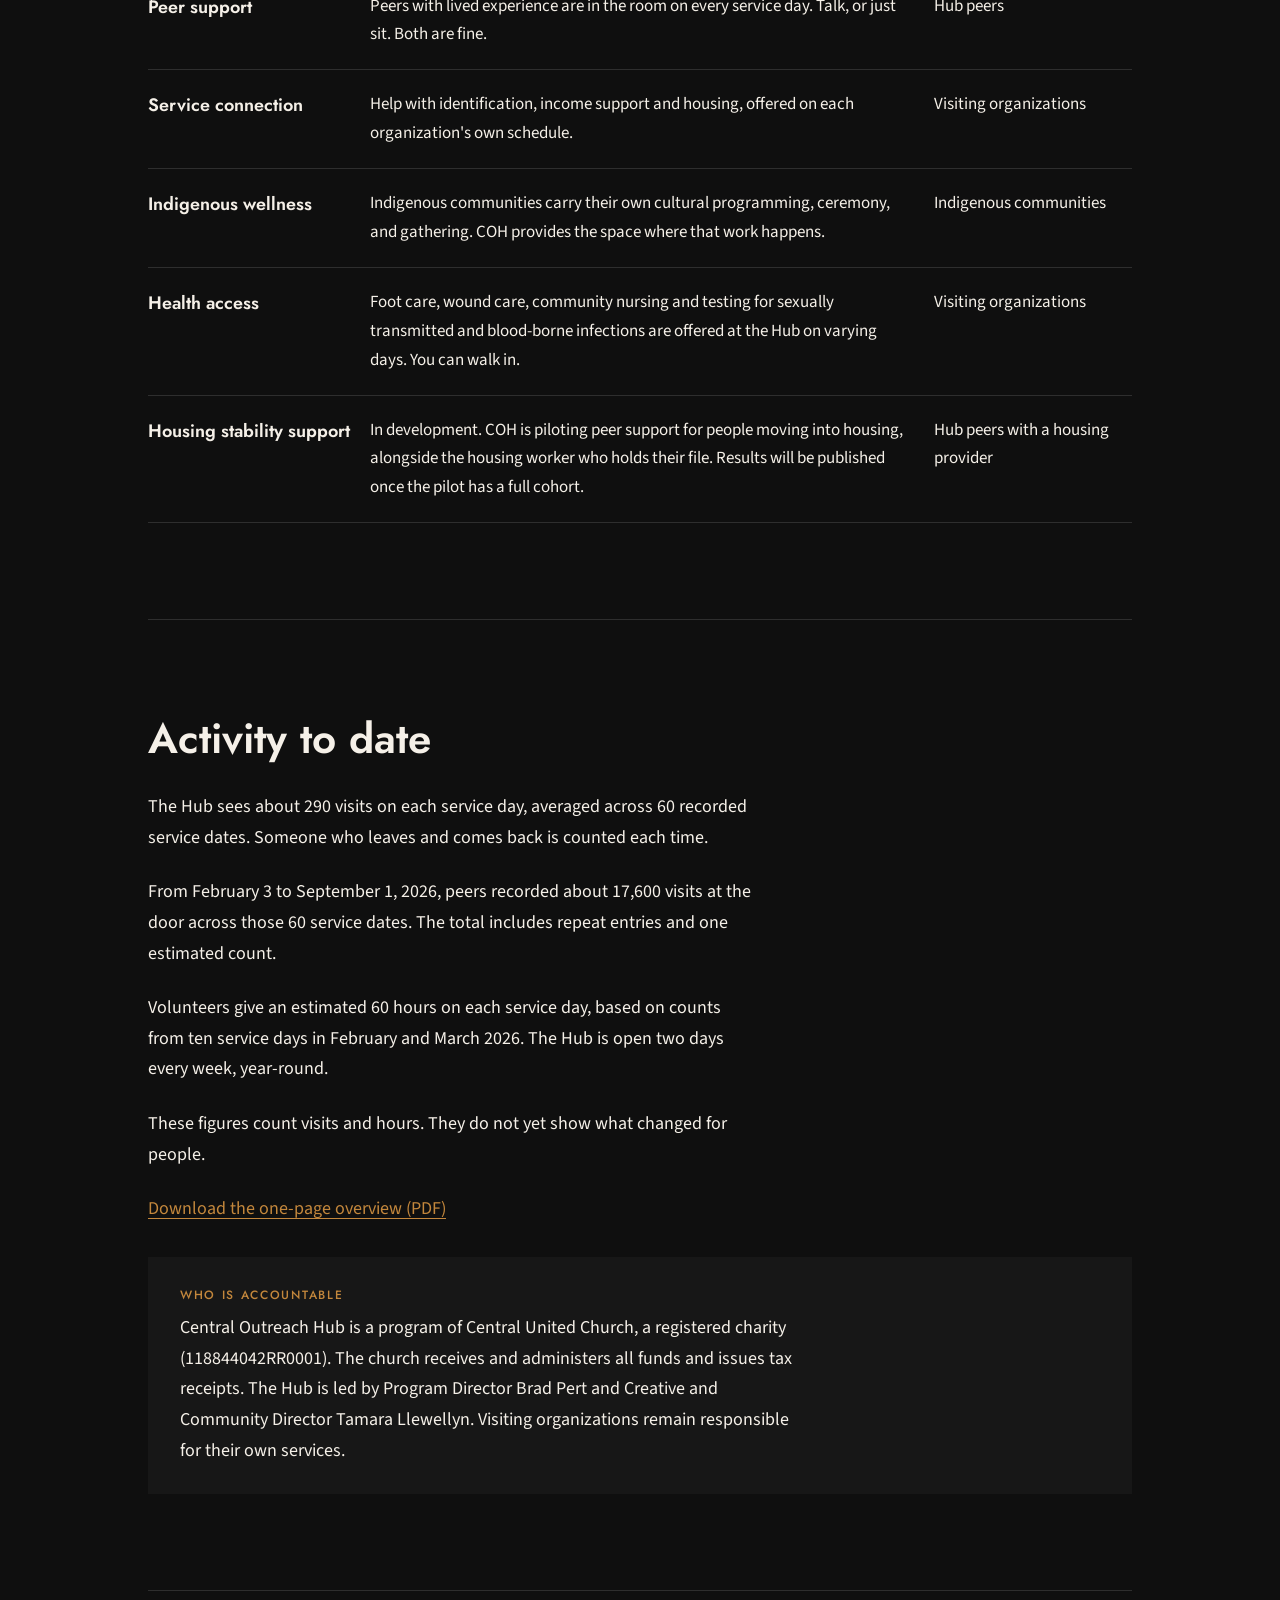
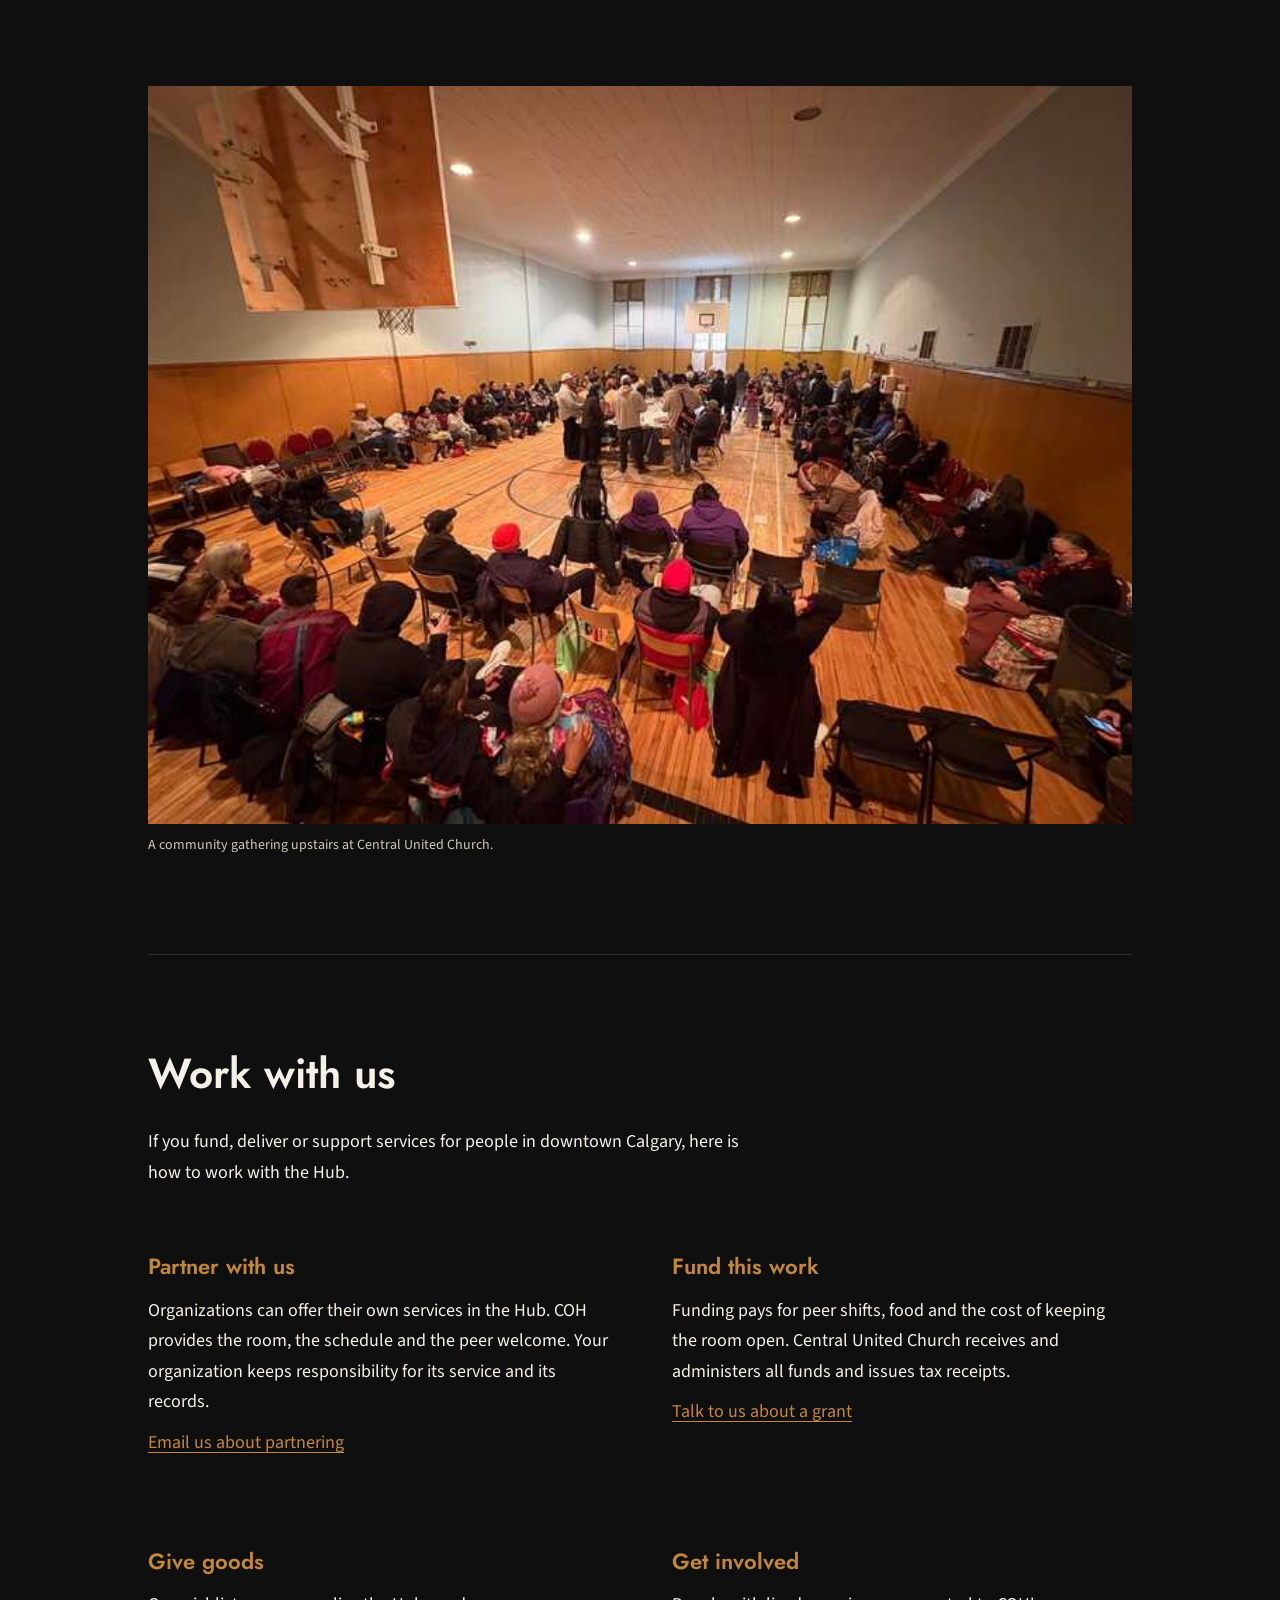
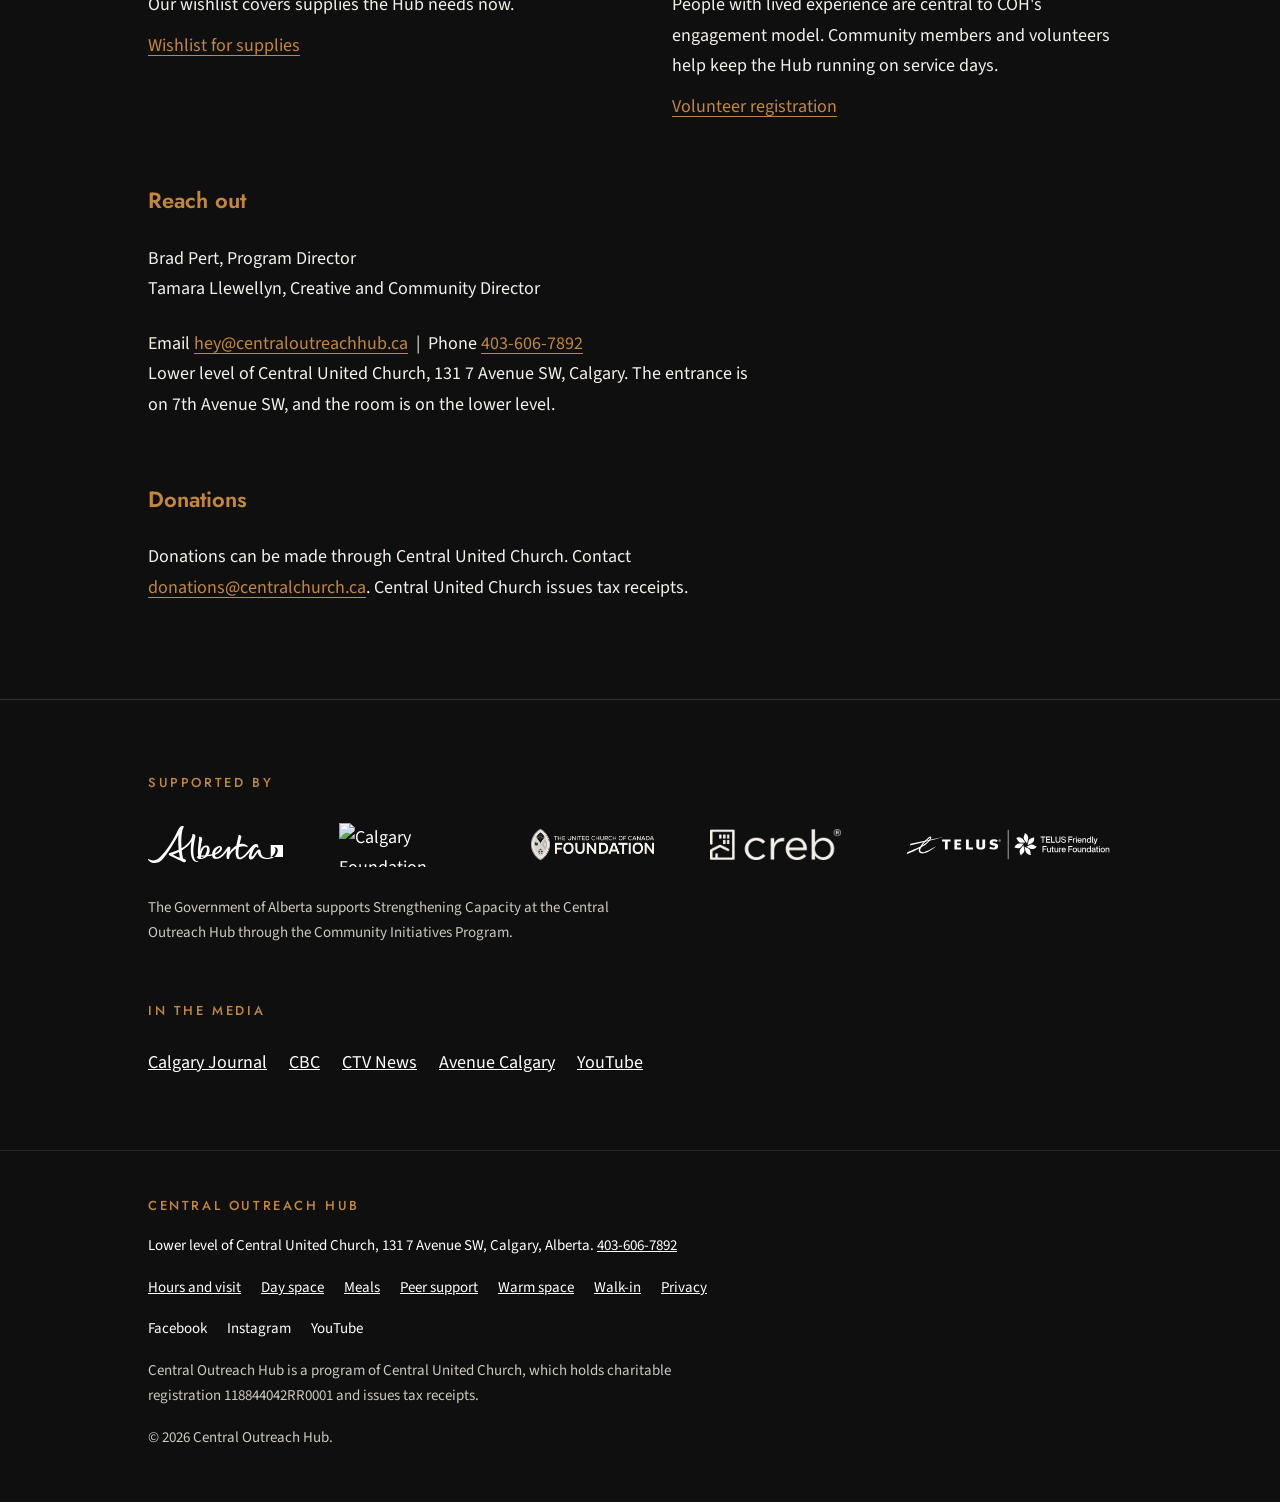
==== commit 0afaa883: "Hold unconfirmed lines on the live site - Door: the 1 Street SW door and lift wording goes back to t" ====
--- a/index.html
+++ b/index.html
@@ -138,15 +138,15 @@
 <body>
 <a class="skip" href="#main">Skip to content</a>
 <div class="cover"><div class="in">
-  <div class="topbar"><a class="name" href="/">Central Outreach Hub</a><nav aria-label="Main"><a href="/visit">Hours and directions</a><a href="#find">What you can find</a><a href="#about">About</a><a href="#work">Work with us</a><a href="https://docs.google.com/forms/d/1MBjEs5Uf9lmQezunyc1DwSOkAOOPROnpfKUmQSbtMBs/viewform" target="_blank" rel="noopener noreferrer">Volunteer</a><a class="give" href="https://centralchurch.ca/donate/" target="_blank" rel="noopener noreferrer">Donate</a></nav></div>
+  <div class="topbar"><a class="name" href="/">Central Outreach Hub</a><nav aria-label="Main"><a href="/visit">Hours and directions</a><a href="#find">What you can find</a><a href="#about">About</a><a href="#work">Work with us</a><a href="https://docs.google.com/forms/d/1MBjEs5Uf9lmQezunyc1DwSOkAOOPROnpfKUmQSbtMBs/viewform" target="_blank" rel="noopener noreferrer">Volunteer</a><!-- HELD (CONFIRM 5): Donate button returns once Roberto confirms the route --></nav></div>
 </div><div class="mural"><div class="in">
   <div class="hero solo">
     <div class="txt">
       <svg class="mark" viewBox="0 0 120 120" fill="none" xmlns="http://www.w3.org/2000/svg" role="img" aria-label="Central Outreach Hub logo"><defs><clipPath id="lg"><circle cx="60" cy="60" r="55"/></clipPath></defs><circle cx="60" cy="60" r="56" stroke="#C3873C" stroke-width="4"/><g clip-path="url(#lg)" stroke="#C3873C" stroke-linecap="round"><line x1="14" y1="78" x2="106" y2="78" stroke-width="3.5"/><line x1="60" y1="78" x2="36" y2="113" stroke-width="3"/><line x1="60" y1="78" x2="44" y2="113" stroke-width="3"/><line x1="60" y1="78" x2="52" y2="113" stroke-width="3"/><line x1="60" y1="78" x2="60" y2="113" stroke-width="3"/><line x1="60" y1="78" x2="68" y2="113" stroke-width="3"/><line x1="60" y1="78" x2="76" y2="113" stroke-width="3"/><line x1="60" y1="78" x2="84" y2="113" stroke-width="3"/></g></svg>
-      <h1>Central Outreach Hub</h1>
+      <h1>A warm room, a hot meal and peers who have been there.</h1>
       <div class="line"></div>
-      <p class="sub">A peer-led day space in downtown Calgary. Walk in on Tuesdays, 10:30 a.m. to 12:30 p.m., and Thursdays, 12:00 to 2:00 p.m. No appointment, referral or ID needed.</p>
-      <p class="meta">Lower level of Central United Church, 131 7 Avenue SW &nbsp;|&nbsp; Door on 1 Street SW beside the lift</p>
+      <p class="sub">Walk in on Tuesdays, 10:30 a.m. to 12:30 p.m., and Thursdays, 12:00 to 2:00 p.m. You do not need an appointment, a referral or ID.</p>
+      <p class="meta">Lower level of Central United Church, 131 7 Avenue SW</p>
       <div class="btns"><a class="btn gold" href="tel:+14036067892">Call 403-606-7892</a><a class="btn outline" href="/visit">Hours and directions</a></div>
     </div>
   </div>
@@ -159,12 +159,12 @@
     <div class="scroll"><table>
         <tr><th scope="col">Day</th><th scope="col">Open</th><th scope="col">What is on</th></tr>
         <tr><td class="k">Tuesday</td><td>10:30 a.m. to 12:30 p.m.</td><td>Hot meal and peer support</td></tr>
-        <tr><td class="k">Thursday</td><td>12:00 to 2:00 p.m.</td><td>Hot meal, peer support and Indigenous Wellness Day</td></tr>
-        <tr><td class="k">Saturday</td><td>2:00 to 5:00 p.m.</td><td>Meal and clothing, run by a separate group in the same building</td></tr>
+        <tr><td class="k">Thursday</td><td>12:00 to 2:00 p.m.</td><td>Hot meal and peer support</td></tr>
       </table></div>
     <div class="callout">
       <span class="tag">Finding the door</span>
-      <p>The Hub is in the lower level of Central United Church, across 7 Avenue from the 1 Street SW C-Train platform. Go around the corner onto 1 Street SW. The door is beside the lift, and a peer will greet you. If you need the lift, call <a href="tel:+14036067892">403-606-7892</a> before you travel to check that it is working.</p>
+      <!-- HELD (CONFIRM 1): 1 Street SW door wording waits on the walk-through. -->
+      <p>131 7th Avenue SW, Calgary, AB. The entrance is on 7th Avenue SW, and the room is on the lower level of Central United Church. A peer will greet you. If you need the lift, call <a href="tel:+14036067892">403-606-7892</a> before you travel to check that it is working.</p>
     </div>
     <p>You do not need an appointment, a referral or ID to come in, and you can come back as often as you like. <a href="/visit">Full directions and what to expect on a first visit</a>.</p>
   </section>
@@ -230,13 +230,13 @@
   <section class="page" id="impact">
     <h2>Activity to date</h2>
     <p>The Hub sees about 290 visits on each service day, averaged across 60 recorded service dates. Someone who leaves and comes back is counted each time.</p>
-    <p>From February 3 to September 1, 2026, peers recorded about 17,600 visits at the door across those 60 service dates. The total includes repeat entries and one estimated daily count.</p>
+    <p>From February 3 to September 1, 2026, peers recorded about 17,600 visits at the door across those 60 service dates. The total includes repeat entries and one estimated count.</p>
     <p>Volunteers give an estimated 60 hours on each service day, based on counts from ten service days in February and March 2026. The Hub is open two days every week, year-round.</p>
     <p>These figures count visits and hours. They do not yet show what changed for people.</p>
     <p><a href="/COH_Overview.pdf">Download the one-page overview (PDF)</a></p>
     <div class="callout">
       <span class="tag">Who is accountable</span>
-      <p>Central Outreach Hub is a program of Central United Church, a registered charity (118844042RR0001). The church is the legal and financial host: it holds the funds, is accountable for grant agreements and issues tax receipts. Brad Pert and Tamara Llewellyn co-lead the Hub's daily operation. Brad leads funding, reporting and administration. Tamara leads the floor, peer shifts and community relationships. Visiting organizations remain responsible for their own services.</p>
+      <p>Central Outreach Hub is a program of Central United Church, a registered charity (118844042RR0001). The church receives and administers all funds and issues tax receipts. The Hub is led by Program Director Brad Pert and Creative and Community Director Tamara Llewellyn. Visiting organizations remain responsible for their own services.</p>
     </div>
   </section>
 
@@ -249,17 +249,16 @@
     <p>If you fund, deliver or support services for people in downtown Calgary, here is how to work with the Hub.</p>
     <div class="cols2">
       <div><h3>Partner with us</h3><p>Organizations can offer their own services in the Hub. COH provides the room, the schedule and the peer welcome. Your organization keeps responsibility for its service and its records.</p><p><a href="mailto:hey@centraloutreachhub.ca?subject=Partnership">Email us about partnering</a></p></div>
-      <div><h3>Fund this work</h3><p>Funding pays for peer shifts, food and the cost of keeping the room open. Central United Church receives and administers all funds and issues tax receipts.</p><p><a href="https://centralchurch.ca/donate/" target="_blank" rel="noopener noreferrer">Donate through Central United Church</a> &nbsp;|&nbsp; <a href="mailto:hey@centraloutreachhub.ca?subject=Grant%20enquiry">Talk to us about a grant</a></p></div>
+      <div><h3>Fund this work</h3><p>Funding pays for peer shifts, food and the cost of keeping the room open. Central United Church receives and administers all funds and issues tax receipts.</p><p><a href="mailto:hey@centraloutreachhub.ca?subject=Grant%20enquiry">Talk to us about a grant</a></p></div>
       <div><h3>Give goods</h3><p>Our wishlist covers supplies the Hub needs now.</p><p><a href="https://www.amazon.ca/hz/wishlist/ls/2GWFUJ9HFQFAP" target="_blank" rel="noopener noreferrer">Wishlist for supplies</a></p></div>
       <div><h3>Get involved</h3><p>People with lived experience are central to COH's engagement model. Community members and volunteers help keep the Hub running on service days.</p><p><a href="https://docs.google.com/forms/d/1MBjEs5Uf9lmQezunyc1DwSOkAOOPROnpfKUmQSbtMBs/viewform" target="_blank" rel="noopener noreferrer">Volunteer registration</a></p></div>
     </div>
     <h3>Reach out</h3>
     <p>Brad Pert, Program Director<br>Tamara Llewellyn, Creative and Community Director</p>
-    <p>Email <a href="mailto:hey@centraloutreachhub.ca">hey@centraloutreachhub.ca</a> &nbsp;|&nbsp; Phone <a href="tel:+14036067892">403-606-7892</a><br>Lower level of Central United Church, 131 7 Avenue SW, Calgary. Use the door on 1 Street SW beside the lift.</p>
-    <h3>Follow the Hub</h3>
-    <div class="social"><a href="https://www.facebook.com/profile.php?id=61561457046064" target="_blank" rel="noopener noreferrer"><svg aria-hidden="true" viewBox="0 0 24 24" fill="currentColor"><path d="M24 12.073c0-6.627-5.373-12-12-12s-12 5.373-12 12c0 5.99 4.388 10.954 10.125 11.854v-8.385H7.078v-3.47h3.047V9.43c0-3.007 1.792-4.669 4.533-4.669 1.312 0 2.686.235 2.686.235v2.953H15.83c-1.491 0-1.956.925-1.956 1.874v2.25h3.328l-.532 3.47h-2.796v8.385C19.612 23.027 24 18.062 24 12.073z"/></svg>Facebook</a><a href="https://www.instagram.com/centraloutreachyyc" target="_blank" rel="noopener noreferrer"><svg aria-hidden="true" viewBox="0 0 24 24" fill="currentColor"><path d="M12 2.163c3.204 0 3.584.012 4.85.07 3.252.148 4.771 1.691 4.919 4.919.058 1.265.069 1.645.069 4.849 0 3.205-.012 3.584-.069 4.849-.149 3.225-1.664 4.771-4.919 4.919-1.266.058-1.644.07-4.85.07-3.204 0-3.584-.012-4.849-.07-3.26-.149-4.771-1.699-4.919-4.92-.058-1.265-.07-1.644-.07-4.849 0-3.204.013-3.583.07-4.849.149-3.227 1.664-4.771 4.919-4.919 1.266-.057 1.645-.069 4.849-.069zM12 0C8.741 0 8.333.014 7.053.072 2.695.272.273 2.69.073 7.052.014 8.333 0 8.741 0 12c0 3.259.014 3.668.072 4.948.2 4.358 2.618 6.78 6.98 6.98C8.333 23.986 8.741 24 12 24c3.259 0 3.668-.014 4.948-.072 4.354-.2 6.782-2.618 6.979-6.98.059-1.28.073-1.689.073-4.948 0-3.259-.014-3.667-.072-4.947-.196-4.354-2.617-6.78-6.979-6.98C16.67.014 16.259 0 12 0zm0 5.838a6.162 6.162 0 100 12.324 6.162 6.162 0 000-12.324zM12 16a4 4 0 110-8 4 4 0 010 8zm6.406-11.845a1.44 1.44 0 100 2.881 1.44 1.44 0 000-2.881z"/></svg>Instagram</a><a href="https://youtu.be/IVtSOBE_x9M" target="_blank" rel="noopener noreferrer"><svg aria-hidden="true" viewBox="0 0 24 24" fill="currentColor"><path d="M23.498 6.186a3.016 3.016 0 00-2.122-2.136C19.505 3.545 12 3.545 12 3.545s-7.505 0-9.377.505A3.017 3.017 0 00.502 6.186C0 8.07 0 12 0 12s0 3.93.502 5.814a3.016 3.016 0 002.122 2.136c1.871.505 9.376.505 9.376.505s7.505 0 9.377-.505a3.015 3.015 0 002.122-2.136C24 15.93 24 12 24 12s0-3.93-.502-5.814zM9.545 15.568V8.432L15.818 12l-6.273 3.568z"/></svg>YouTube</a></div>
+    <p>Email <a href="mailto:hey@centraloutreachhub.ca">hey@centraloutreachhub.ca</a> &nbsp;|&nbsp; Phone <a href="tel:+14036067892">403-606-7892</a><br>Lower level of Central United Church, 131 7 Avenue SW, Calgary. The entrance is on 7th Avenue SW, and the room is on the lower level.</p>
     <h3>Donations</h3>
-    <p id="donate">Donations to the Hub are made through Central United Church, which issues tax receipts. <a href="https://centralchurch.ca/donate/" target="_blank" rel="noopener noreferrer">Donate through Central United Church</a>. To direct your gift to the Hub, note &ldquo;Central Outreach Hub&rdquo; with your donation, or contact <a href="mailto:donations@centralchurch.ca">donations@centralchurch.ca</a>.</p>
+    <!-- HELD (CONFIRM 5): donation link and designation note return once Roberto confirms the route. -->
+    <p id="donate">Donations can be made through Central United Church. Contact <a href="mailto:donations@centralchurch.ca">donations@centralchurch.ca</a>. Central United Church issues tax receipts.</p>
   </section>
 
 </main>
@@ -287,9 +286,9 @@
 <script src="/site.js" defer></script>
 <footer><div class="in">
   <span class="name">Central Outreach Hub</span>
-  <span>Lower level of Central United Church, 131 7 Avenue SW, Calgary, Alberta. Door on 1 Street SW beside the lift. <a href="tel:+14036067892">403-606-7892</a></span>
+  <span>Lower level of Central United Church, 131 7 Avenue SW, Calgary, Alberta. <a href="tel:+14036067892">403-606-7892</a></span>
   <div class="links"><a href="/visit">Hours and visit</a><a href="/day-space">Day space</a><a href="/meals">Meals</a><a href="/peer-support">Peer support</a><a href="/warm-space">Warm space</a><a href="/drop-in">Walk-in</a><a href="/privacy">Privacy</a></div>
-  <div class="social"><a href="https://www.facebook.com/profile.php?id=61561457046064" target="_blank" rel="noopener noreferrer"><svg aria-hidden="true" viewBox="0 0 24 24" fill="currentColor"><path d="M24 12.073c0-6.627-5.373-12-12-12s-12 5.373-12 12c0 5.99 4.388 10.954 10.125 11.854v-8.385H7.078v-3.47h3.047V9.43c0-3.007 1.792-4.669 4.533-4.669 1.312 0 2.686.235 2.686.235v2.953H15.83c-1.491 0-1.956.925-1.956 1.874v2.25h3.328l-.532 3.47h-2.796v8.385C19.612 23.027 24 18.062 24 12.073z"/></svg>Facebook</a><a href="https://www.instagram.com/centraloutreachyyc" target="_blank" rel="noopener noreferrer"><svg aria-hidden="true" viewBox="0 0 24 24" fill="currentColor"><path d="M12 2.163c3.204 0 3.584.012 4.85.07 3.252.148 4.771 1.691 4.919 4.919.058 1.265.069 1.645.069 4.849 0 3.205-.012 3.584-.069 4.849-.149 3.225-1.664 4.771-4.919 4.919-1.266.058-1.644.07-4.85.07-3.204 0-3.584-.012-4.849-.07-3.26-.149-4.771-1.699-4.919-4.92-.058-1.265-.07-1.644-.07-4.849 0-3.204.013-3.583.07-4.849.149-3.227 1.664-4.771 4.919-4.919 1.266-.057 1.645-.069 4.849-.069zM12 0C8.741 0 8.333.014 7.053.072 2.695.272.273 2.69.073 7.052.014 8.333 0 8.741 0 12c0 3.259.014 3.668.072 4.948.2 4.358 2.618 6.78 6.98 6.98C8.333 23.986 8.741 24 12 24c3.259 0 3.668-.014 4.948-.072 4.354-.2 6.782-2.618 6.979-6.98.059-1.28.073-1.689.073-4.948 0-3.259-.014-3.667-.072-4.947-.196-4.354-2.617-6.78-6.979-6.98C16.67.014 16.259 0 12 0zm0 5.838a6.162 6.162 0 100 12.324 6.162 6.162 0 000-12.324zM12 16a4 4 0 110-8 4 4 0 010 8zm6.406-11.845a1.44 1.44 0 100 2.881 1.44 1.44 0 000-2.881z"/></svg>Instagram</a><a href="https://youtu.be/IVtSOBE_x9M" target="_blank" rel="noopener noreferrer"><svg aria-hidden="true" viewBox="0 0 24 24" fill="currentColor"><path d="M23.498 6.186a3.016 3.016 0 00-2.122-2.136C19.505 3.545 12 3.545 12 3.545s-7.505 0-9.377.505A3.017 3.017 0 00.502 6.186C0 8.07 0 12 0 12s0 3.93.502 5.814a3.016 3.016 0 002.122 2.136c1.871.505 9.376.505 9.376.505s7.505 0 9.377-.505a3.015 3.015 0 002.122-2.136C24 15.93 24 12 24 12s0-3.93-.502-5.814zM9.545 15.568V8.432L15.818 12l-6.273 3.568z"/></svg>YouTube</a></div>
+  <div class="social"><a href="https://www.facebook.com/profile.php?id=61561457046064" target="_blank" rel="noopener noreferrer">Facebook</a><a href="https://www.instagram.com/centraloutreachyyc" target="_blank" rel="noopener noreferrer">Instagram</a><a href="https://youtu.be/IVtSOBE_x9M" target="_blank" rel="noopener noreferrer">YouTube</a></div>
   <span class="legal">Central Outreach Hub is a program of Central United Church, which holds charitable registration 118844042RR0001 and issues tax receipts.</span>
   <span class="legal">&copy; 2026 Central Outreach Hub.</span>
 </div></footer>
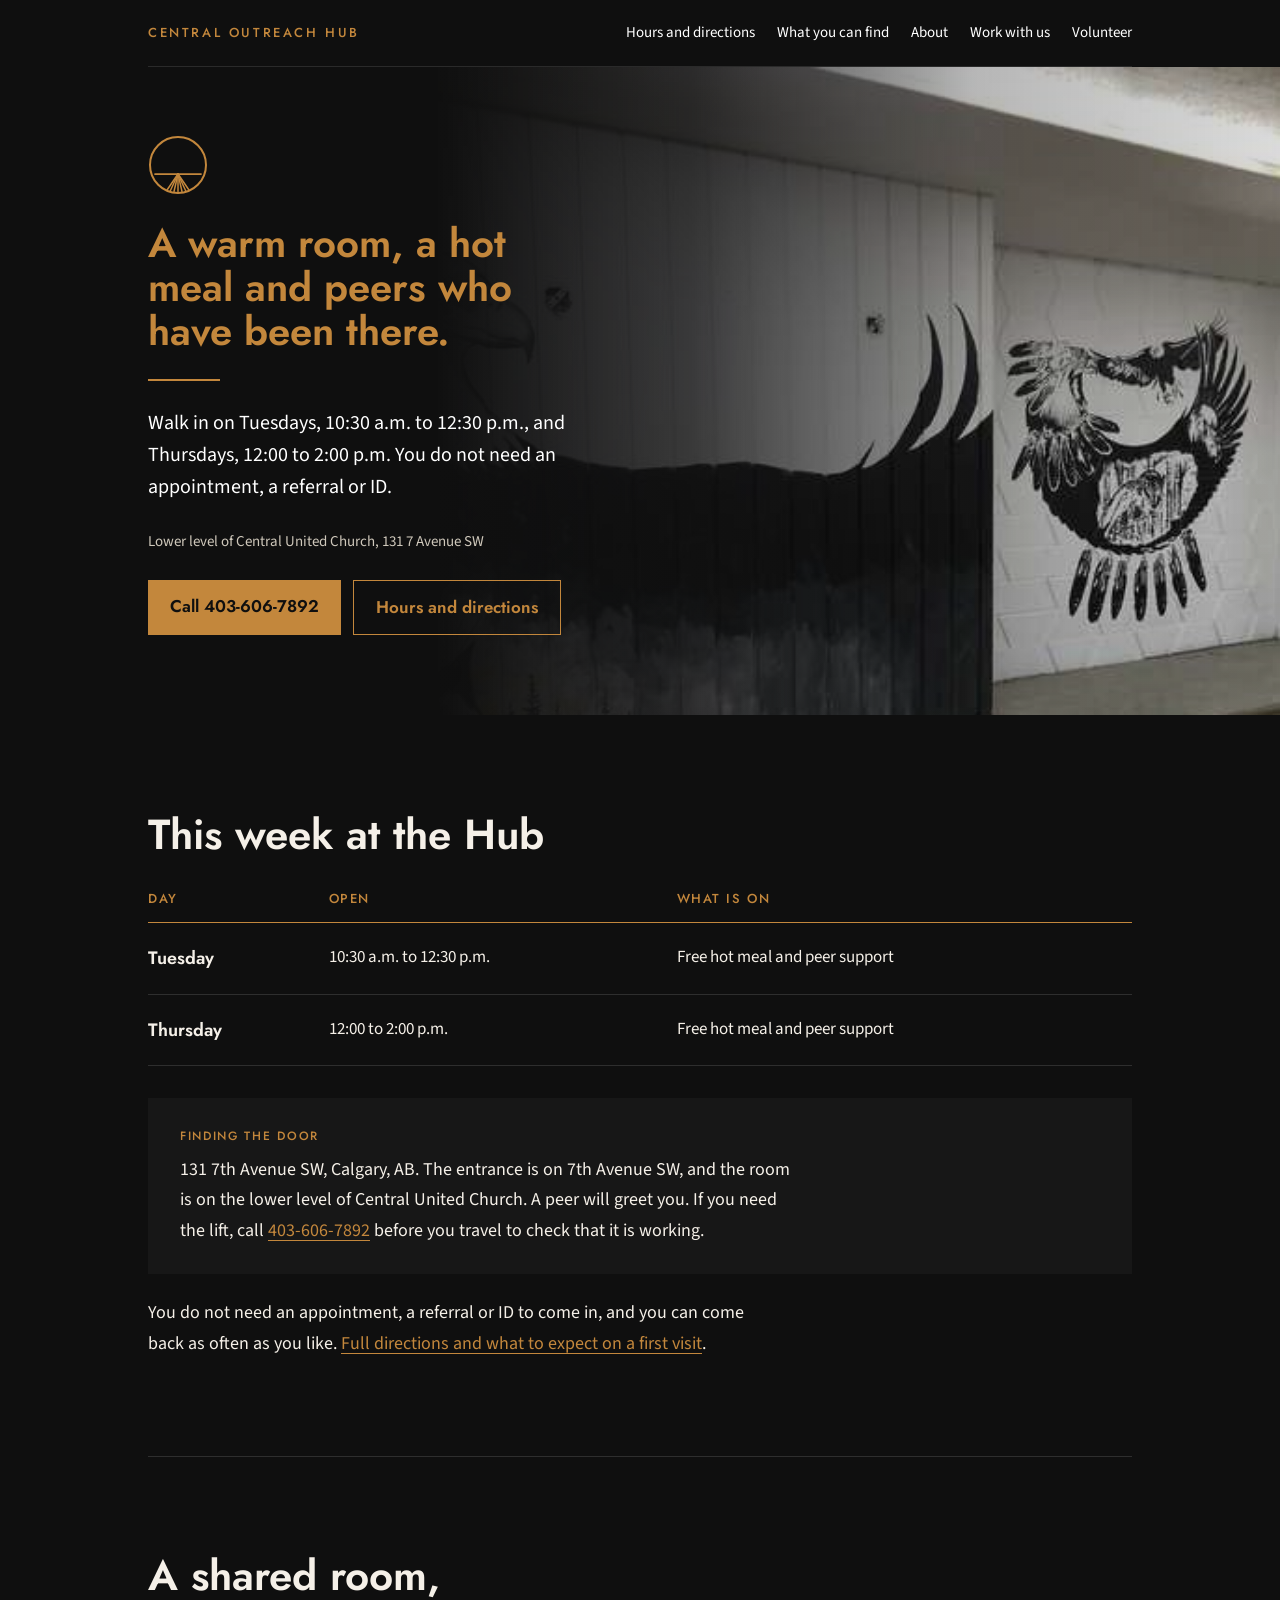
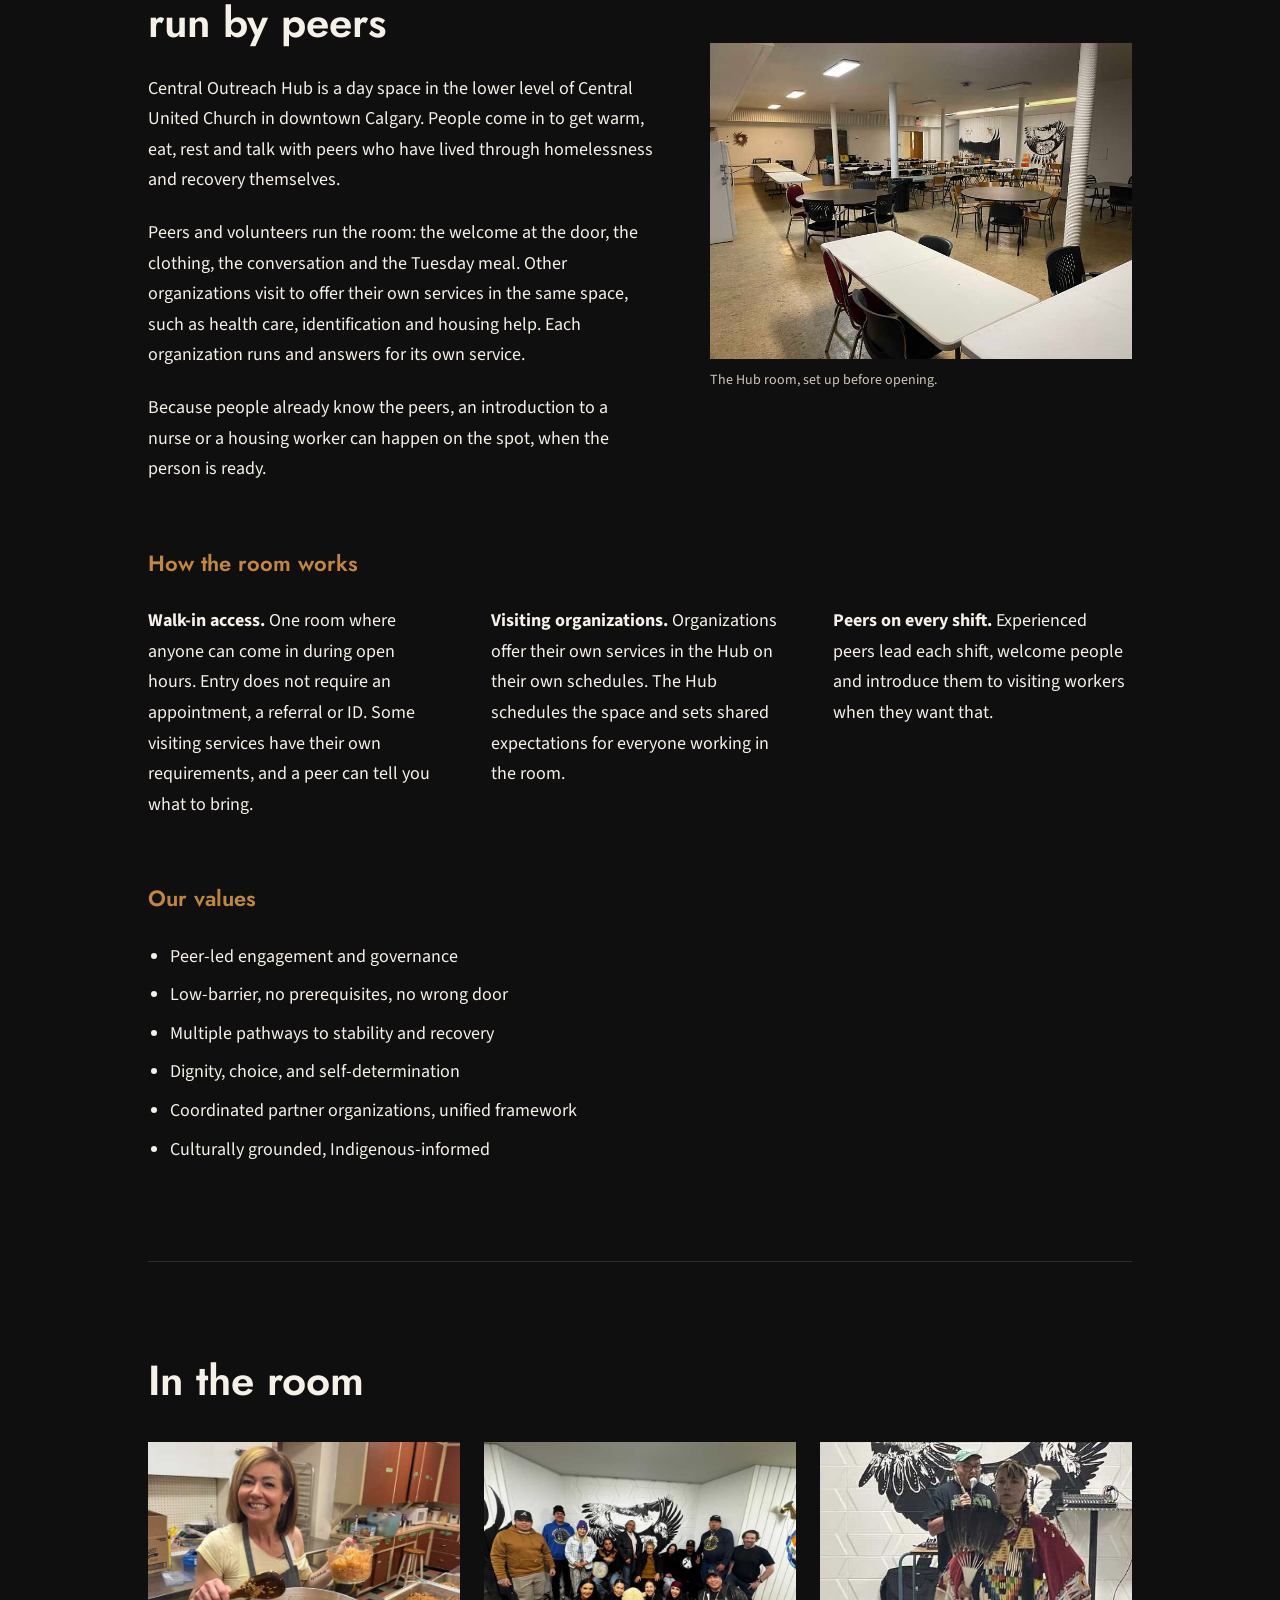
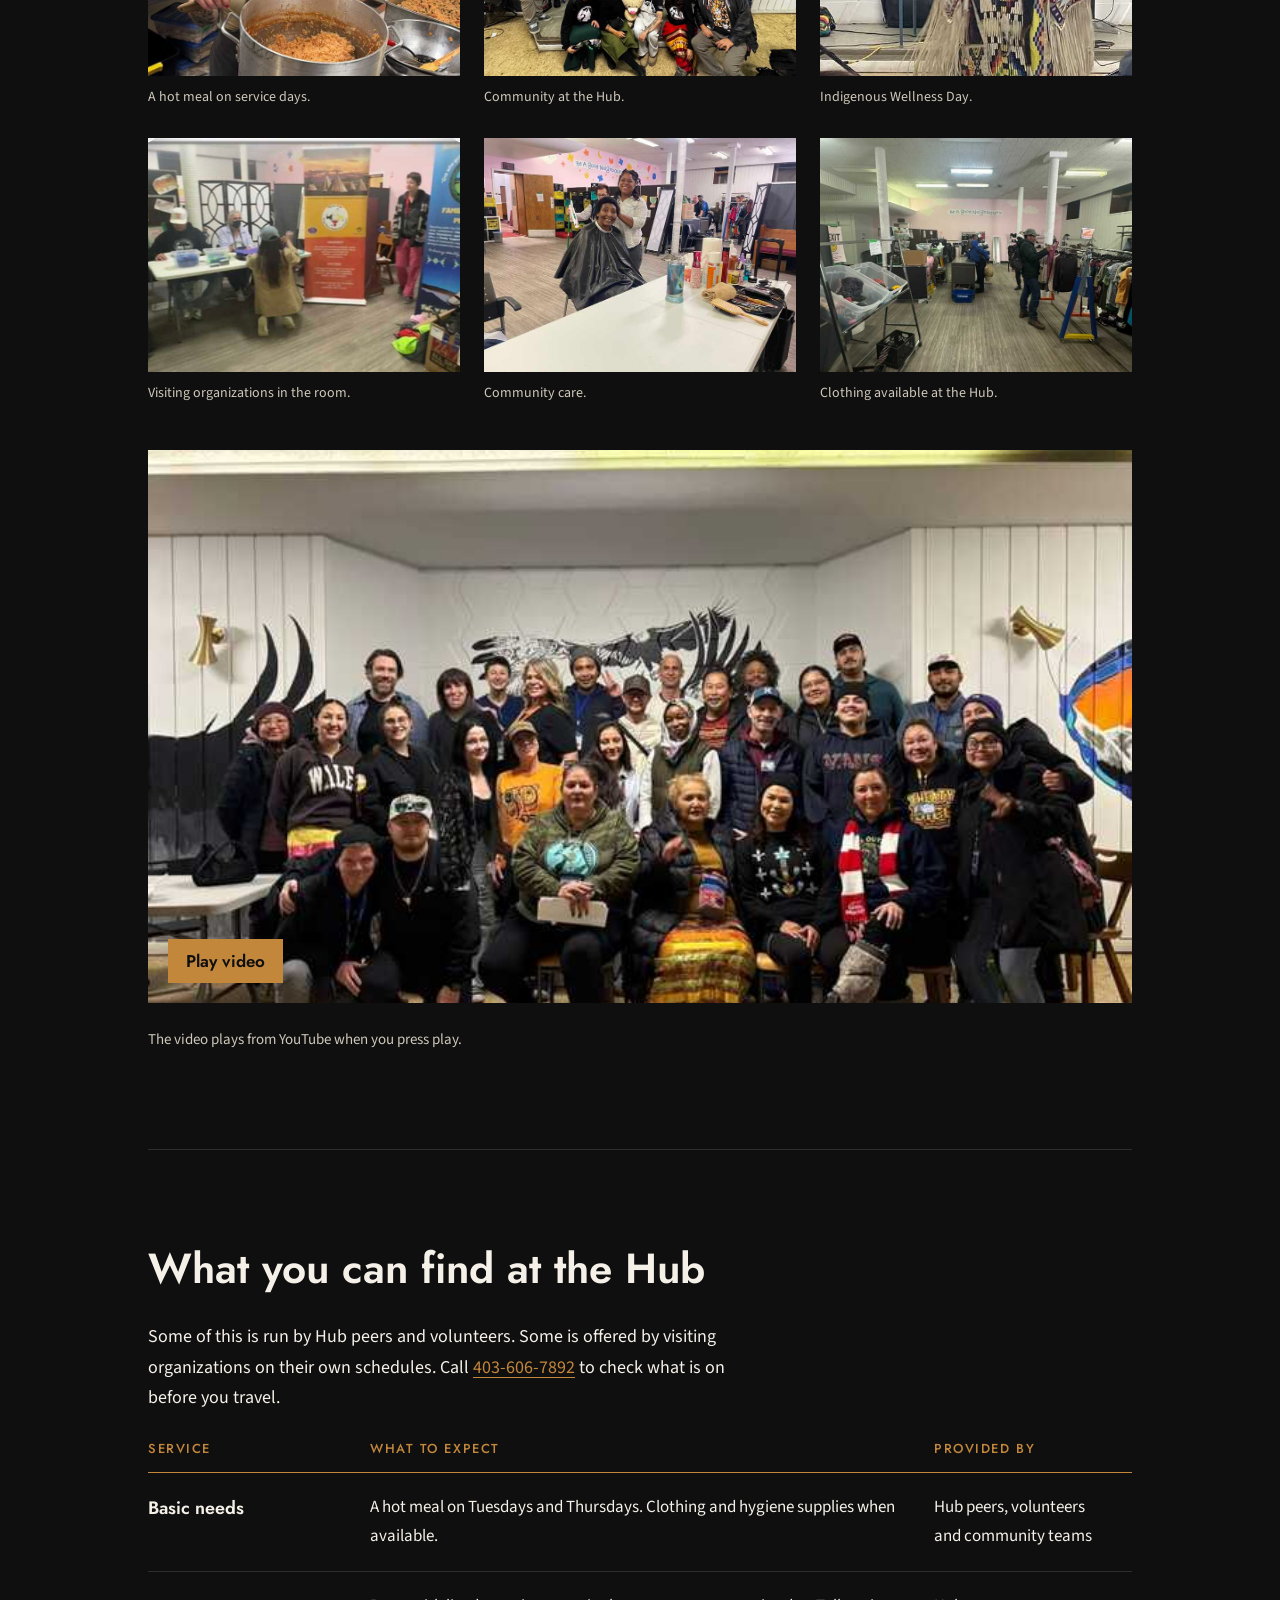
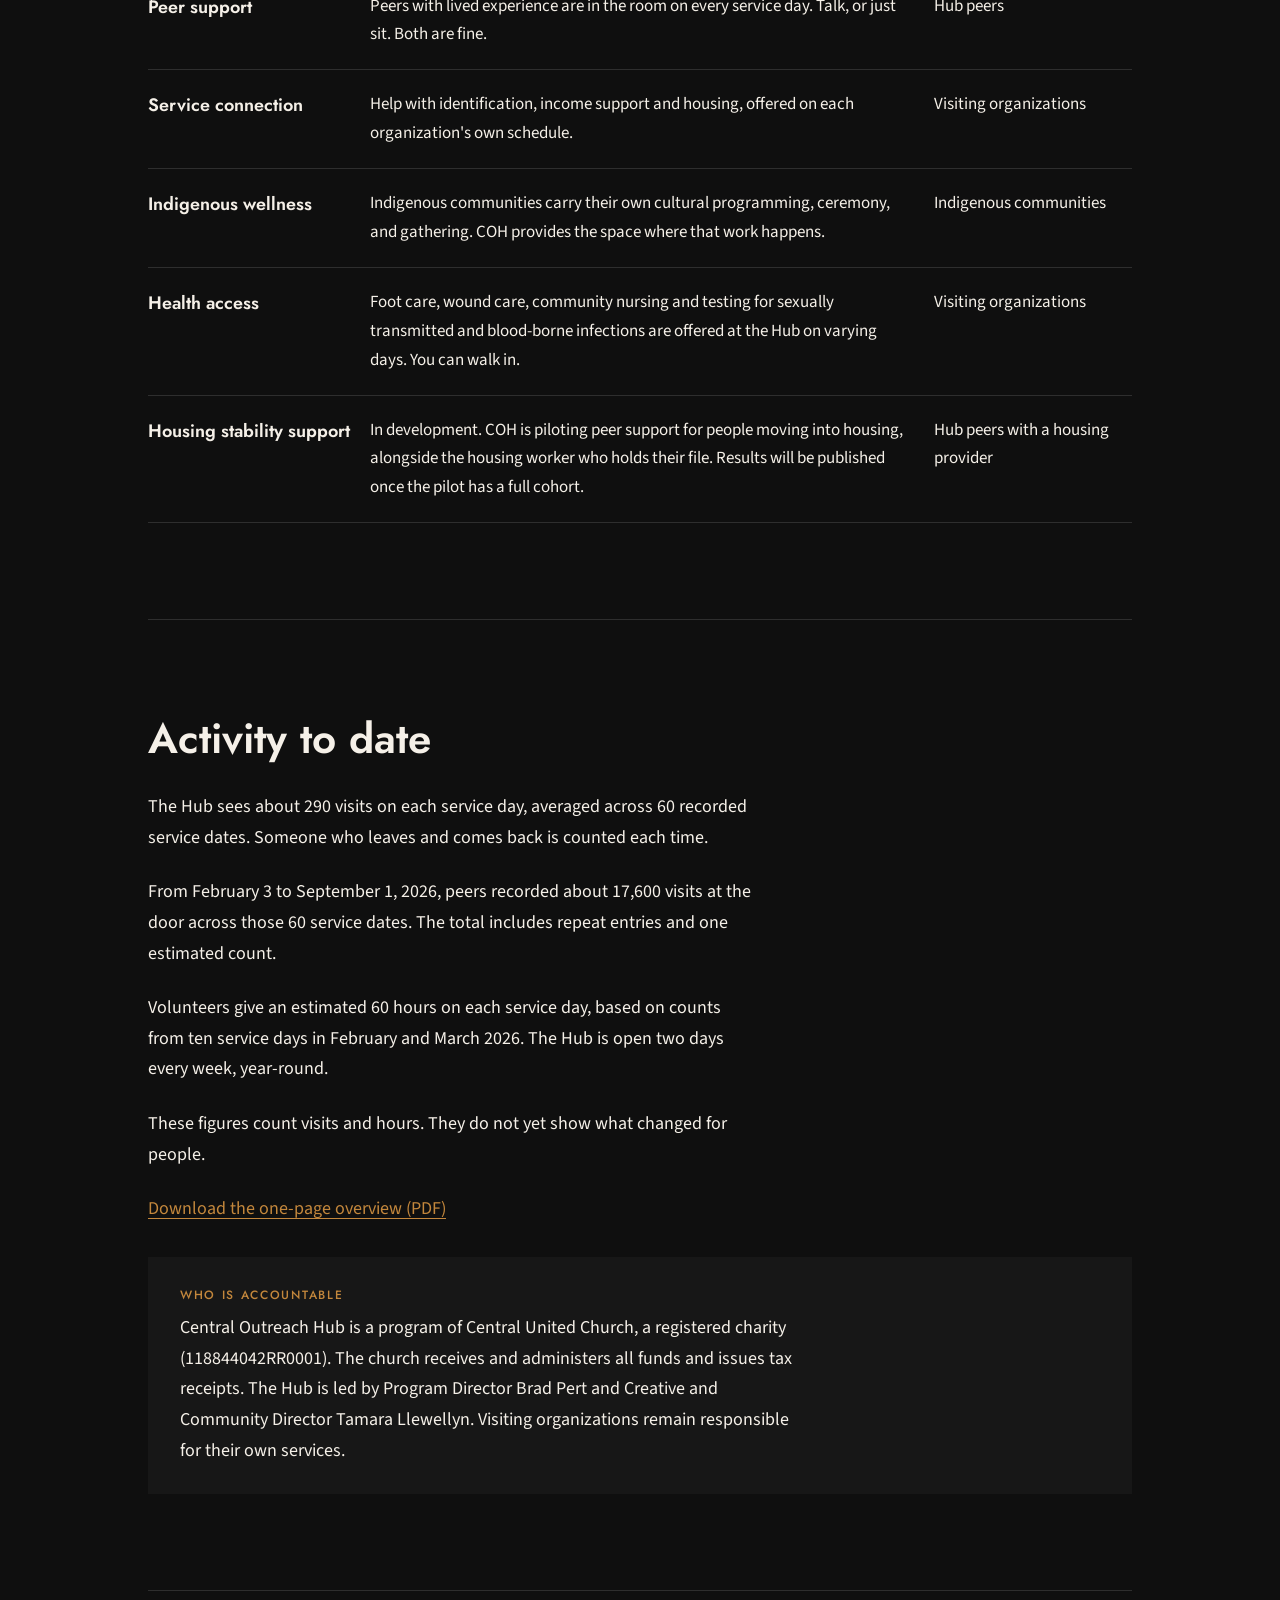
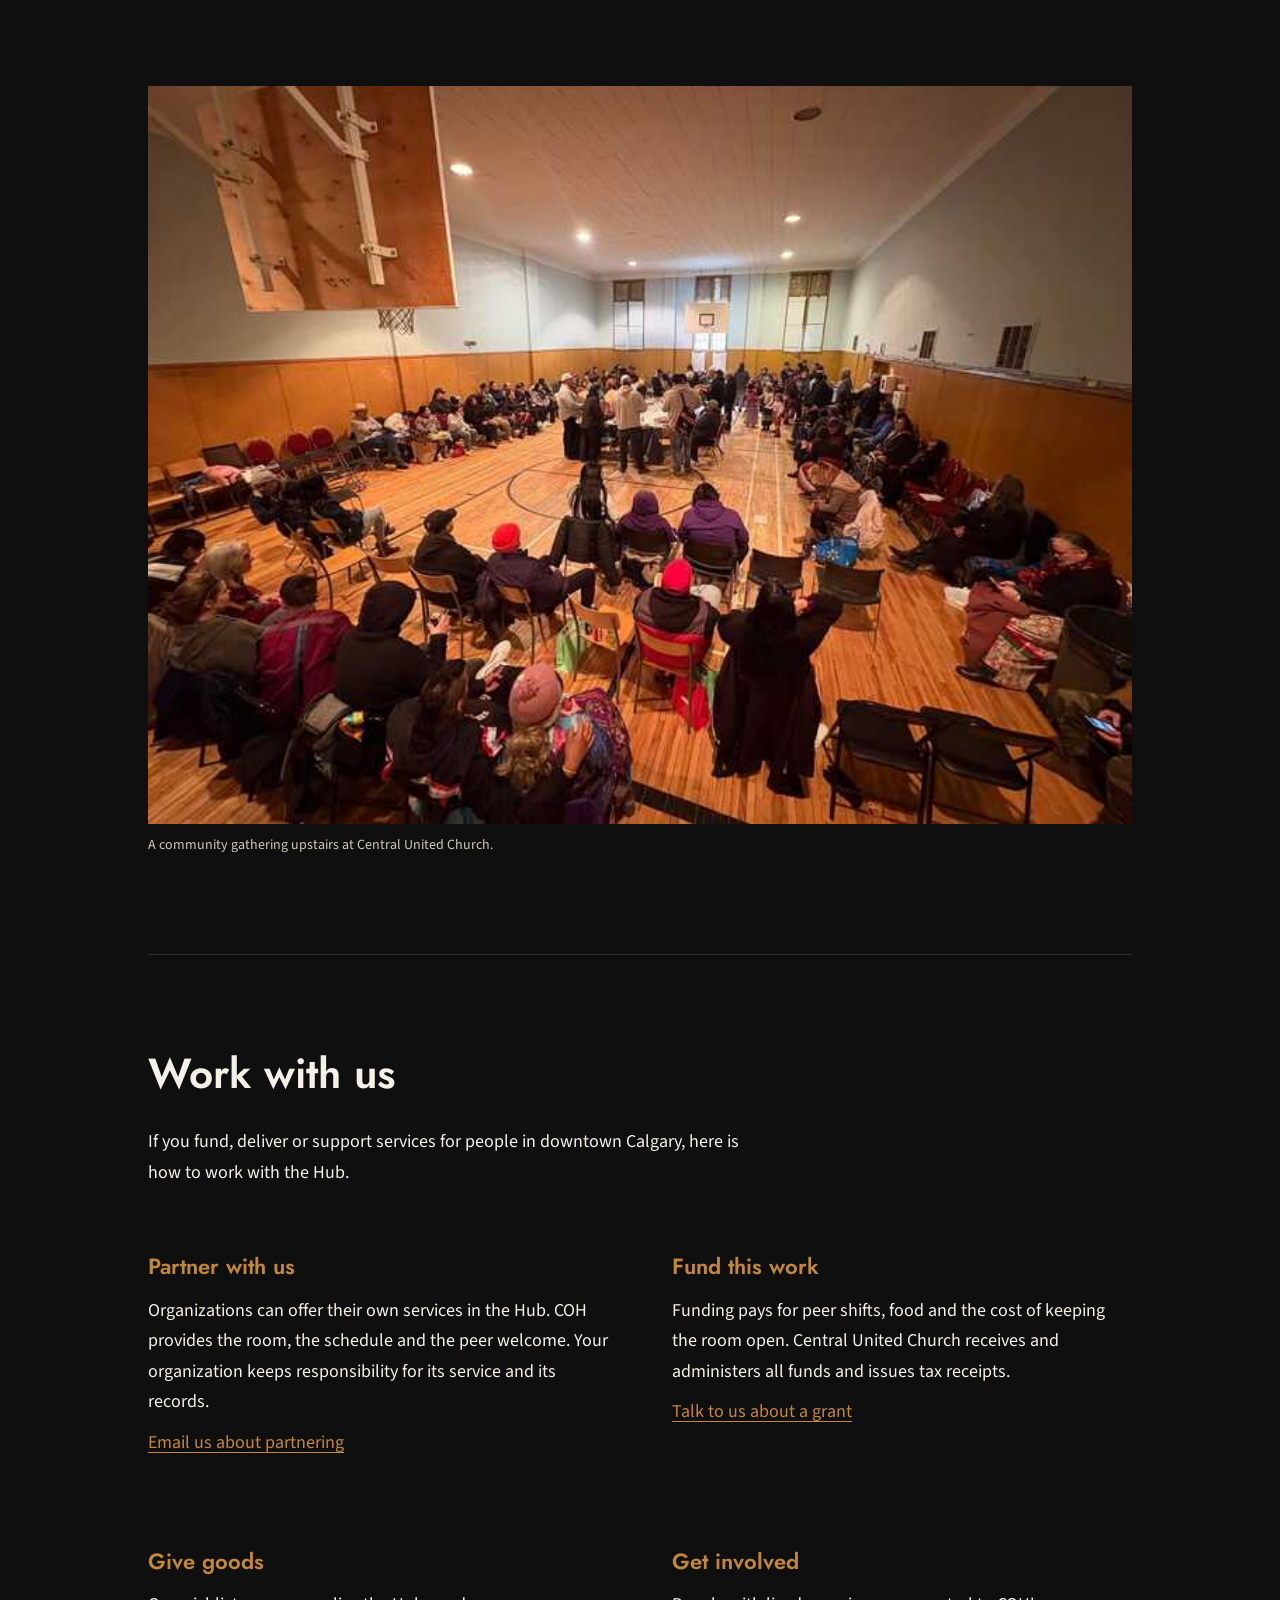
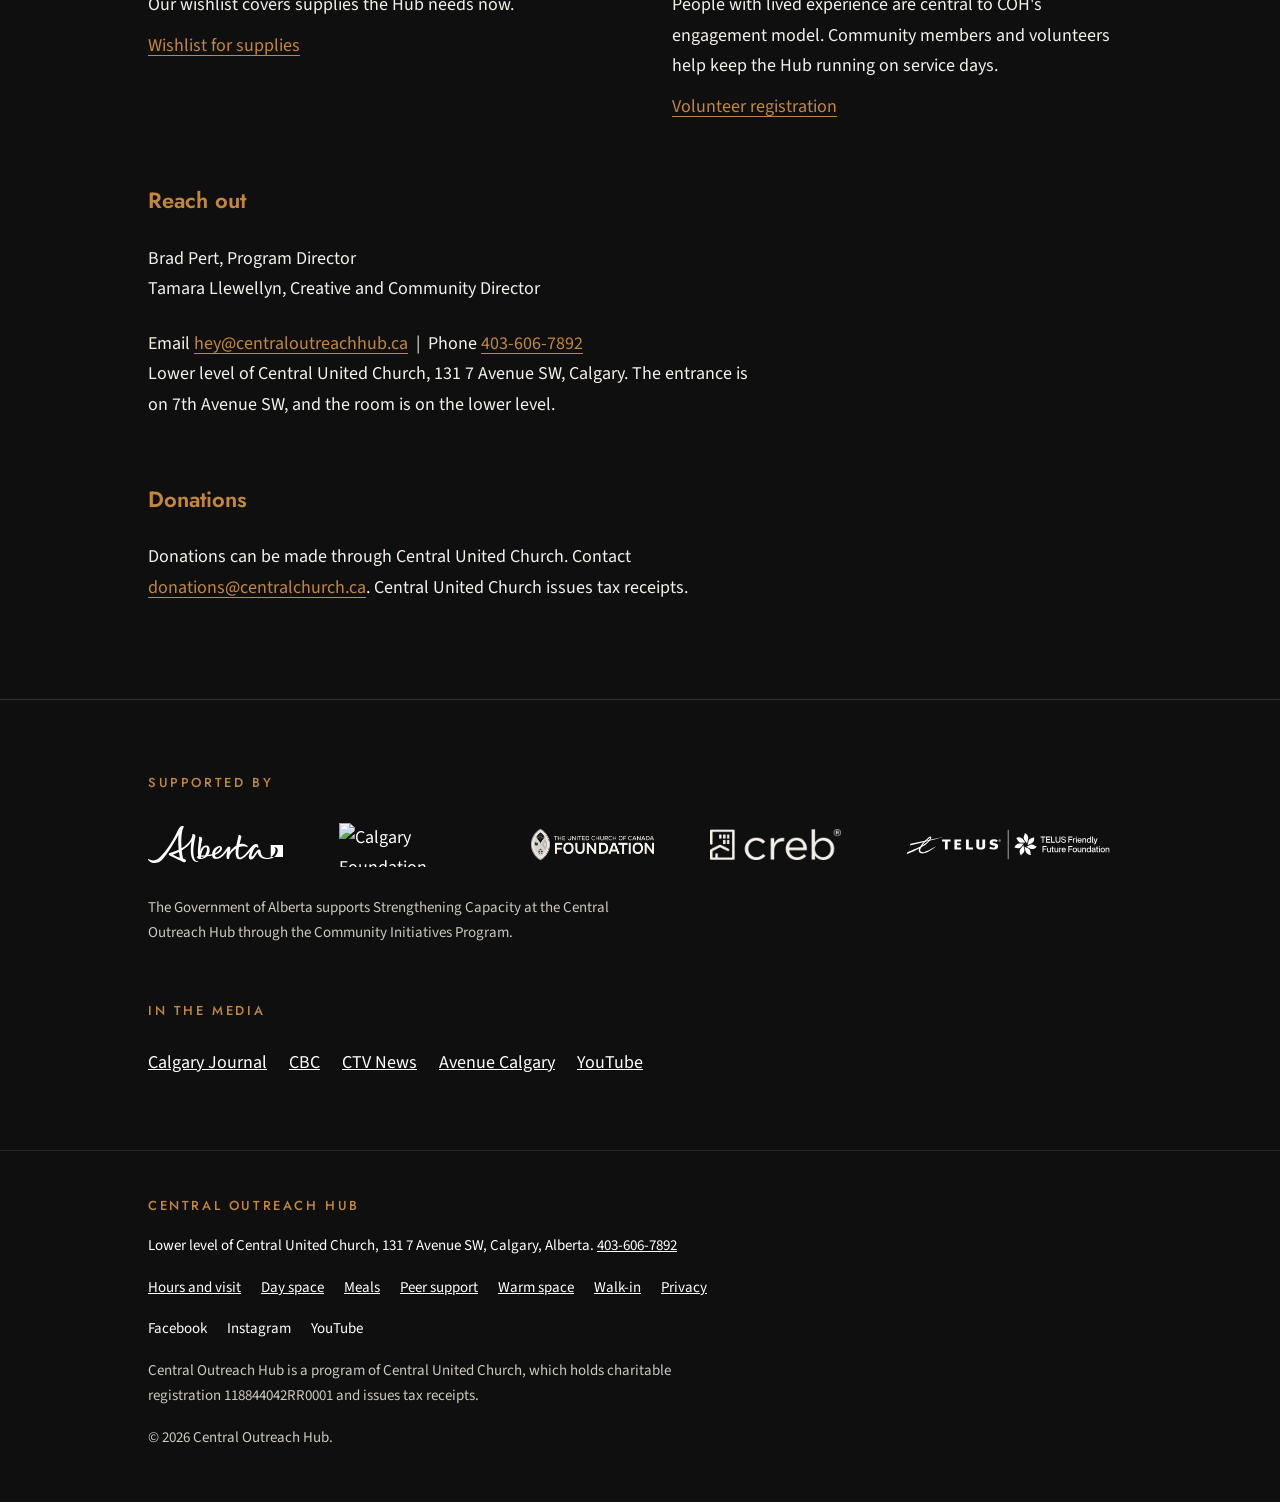
==== commit cb2c1717: "Meals and schedule wording for "free food calgary today" searches Based on AnswerThePublic (Canada, " ====
--- a/index.html
+++ b/index.html
@@ -158,8 +158,8 @@
     <h2>This week at the Hub</h2>
     <div class="scroll"><table>
         <tr><th scope="col">Day</th><th scope="col">Open</th><th scope="col">What is on</th></tr>
-        <tr><td class="k">Tuesday</td><td>10:30 a.m. to 12:30 p.m.</td><td>Hot meal and peer support</td></tr>
-        <tr><td class="k">Thursday</td><td>12:00 to 2:00 p.m.</td><td>Hot meal and peer support</td></tr>
+        <tr><td class="k">Tuesday</td><td>10:30 a.m. to 12:30 p.m.</td><td>Free hot meal and peer support</td></tr>
+        <tr><td class="k">Thursday</td><td>12:00 to 2:00 p.m.</td><td>Free hot meal and peer support</td></tr>
       </table></div>
     <div class="callout">
       <span class="tag">Finding the door</span>
